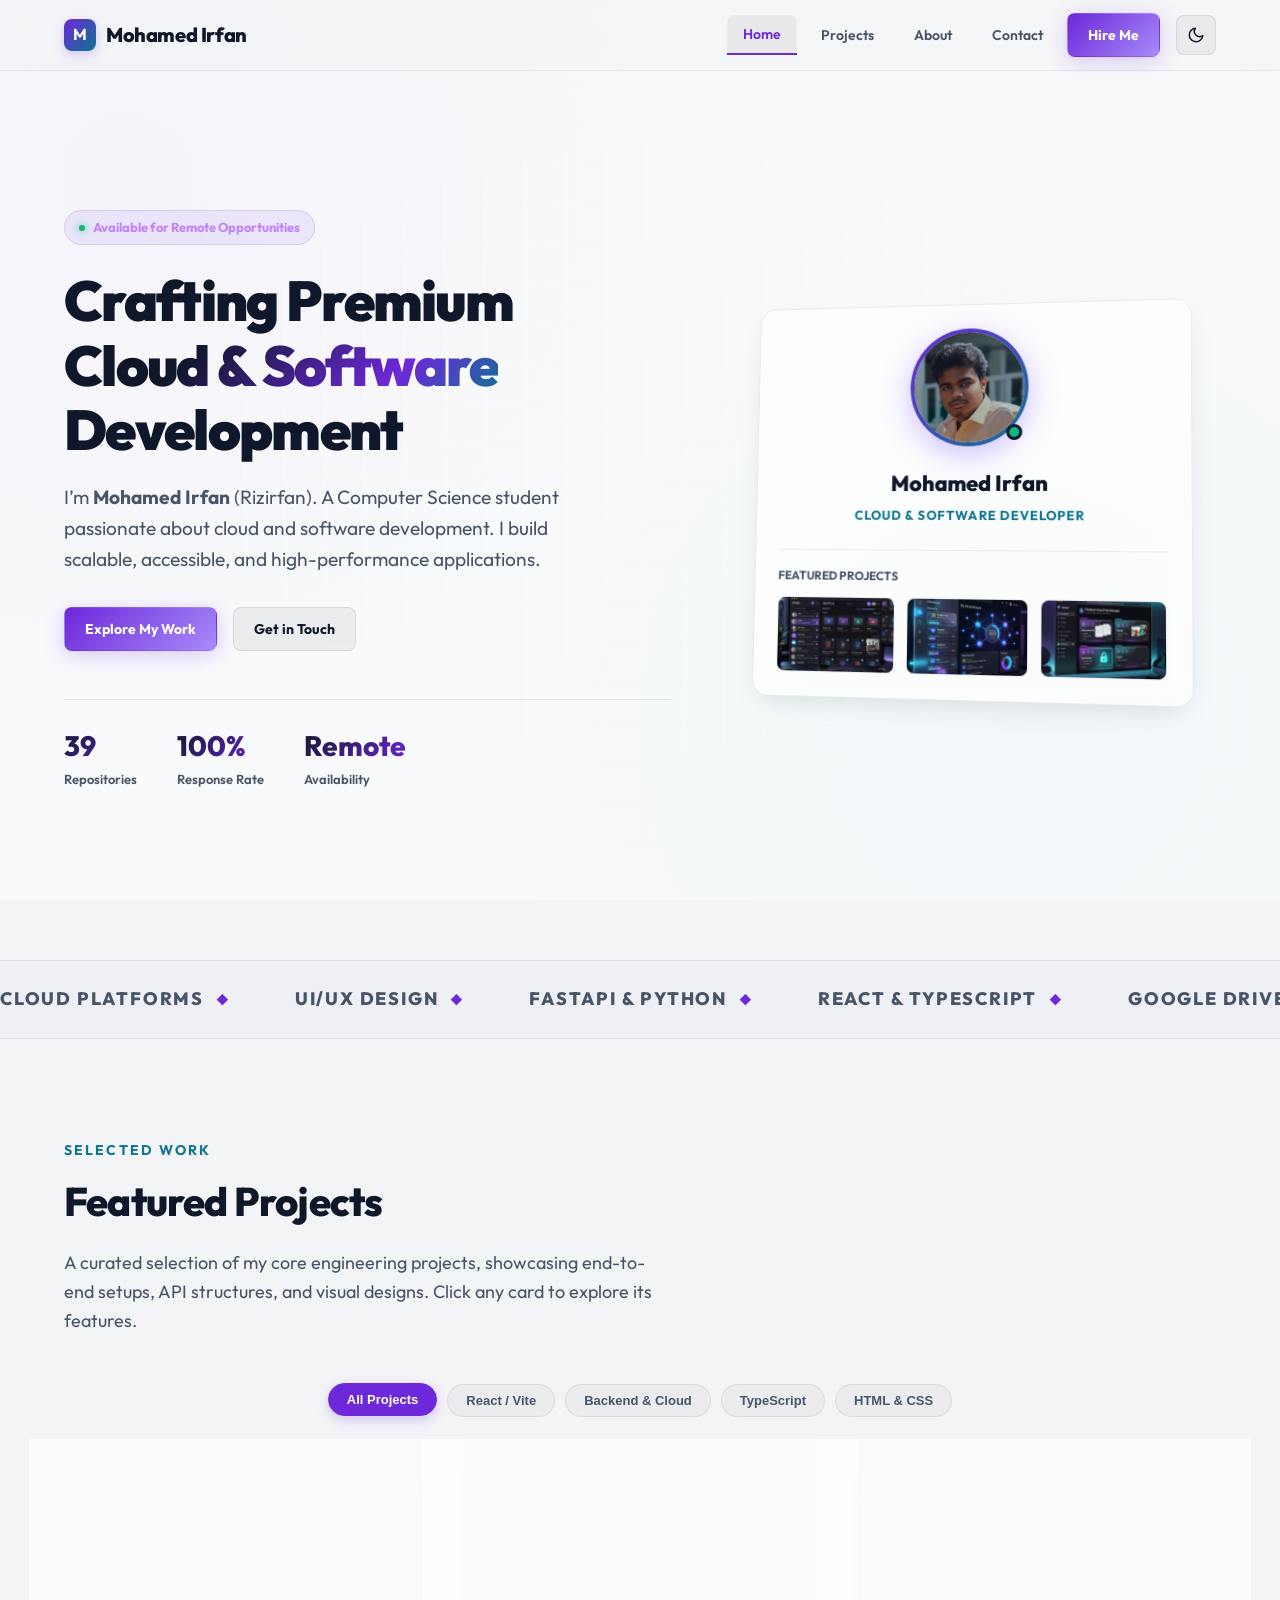
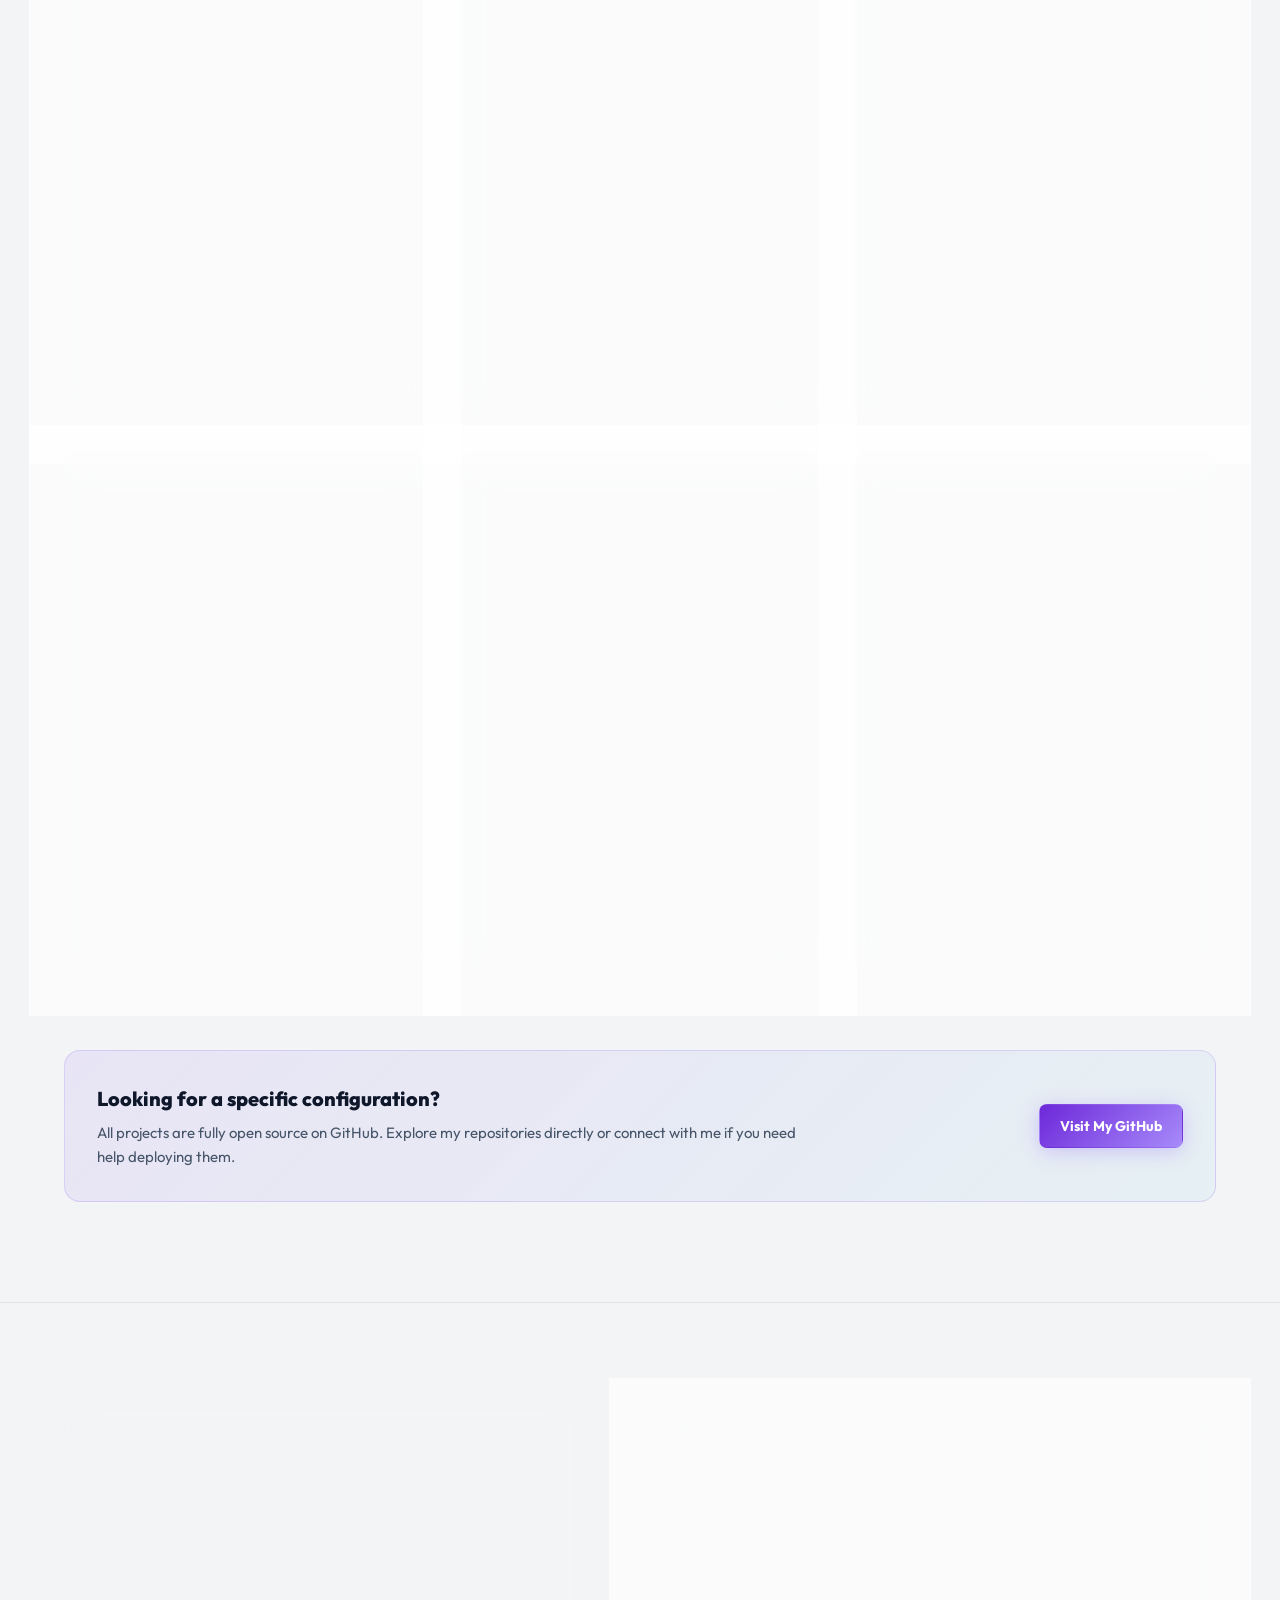
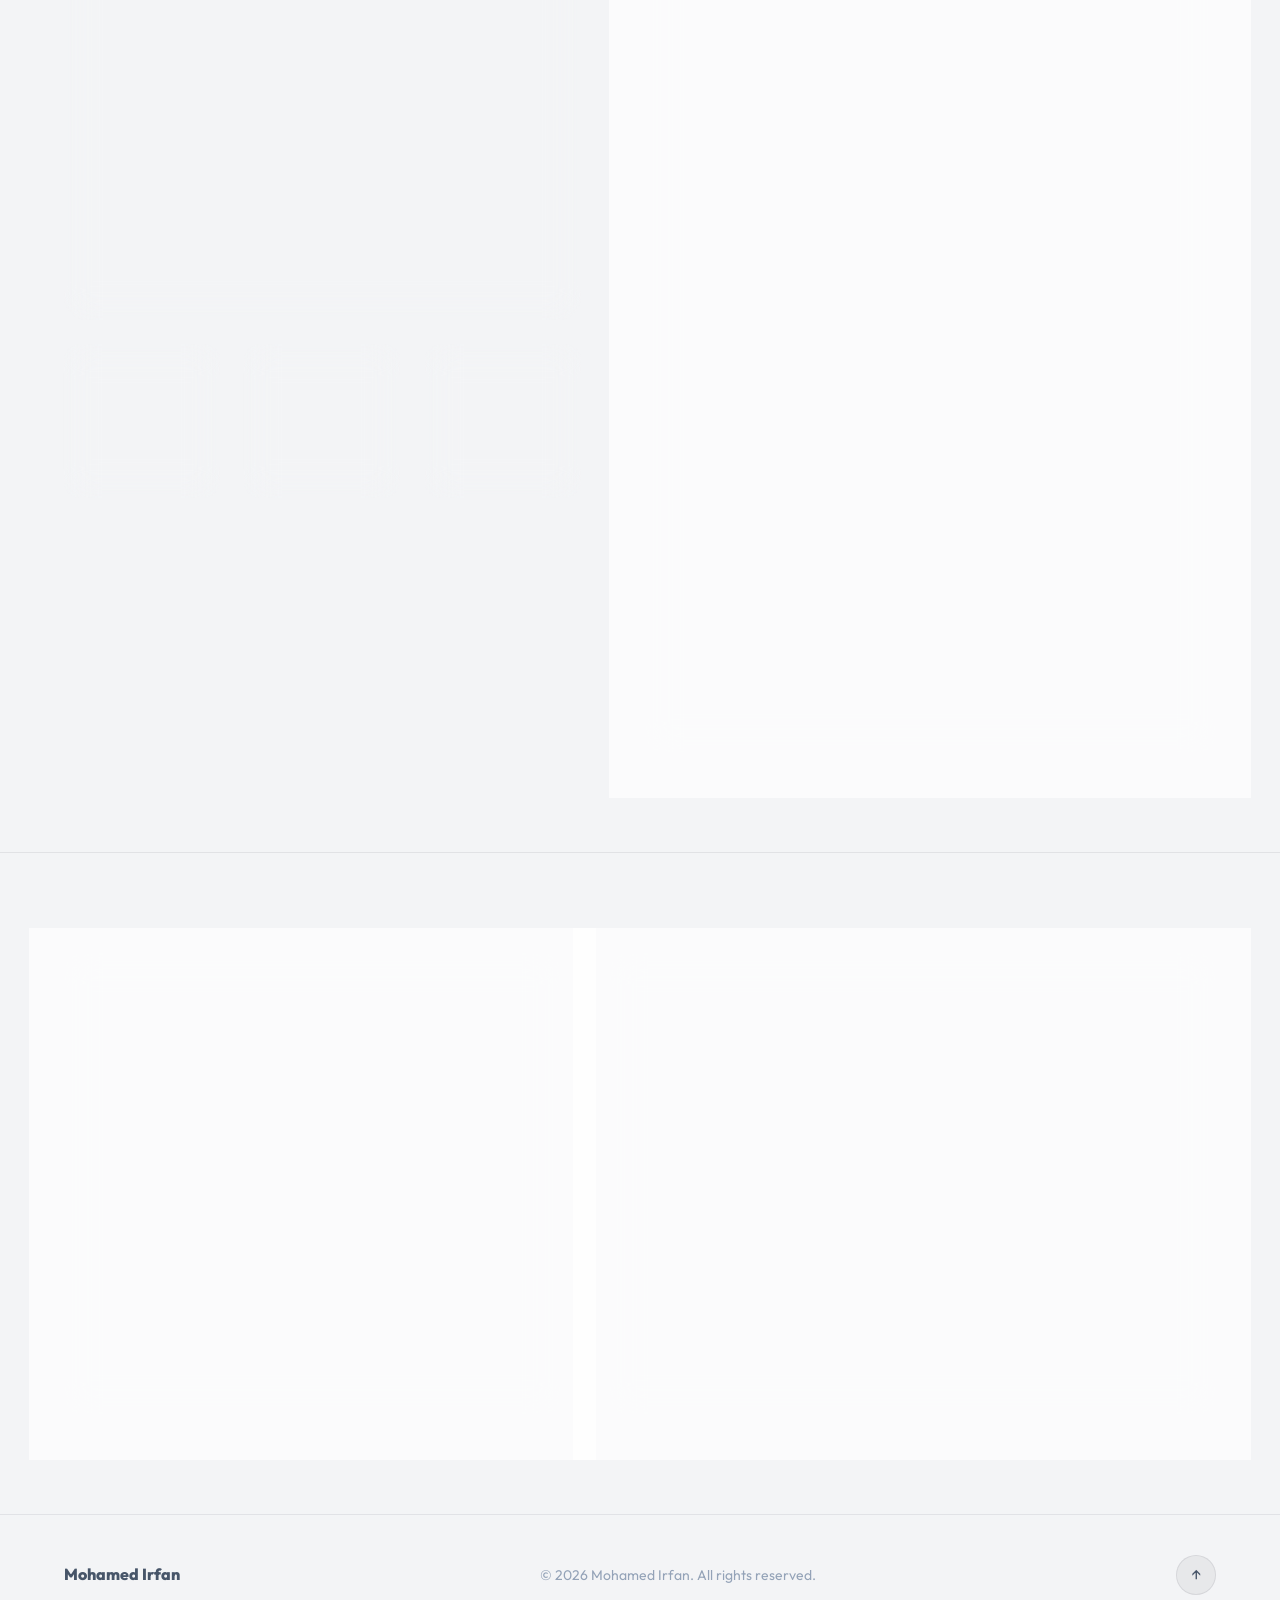
==== index.html @ 22d8919c "Add files via upload" ====
<!DOCTYPE html>
<html lang="en">
<head>
  <meta charset="UTF-8" />
  <meta name="viewport" content="width=device-width, initial-scale=1.0" />
  <title>Mohamed Irfan — Portfolio</title>
  <meta name="description" content="Professional portfolio of Mohamed Irfan (Rizirfan) - Computer Science Student, Web Developer, and UI/UX Designer." />
  
  <!-- SEO Meta Tags -->
  <meta property="og:title" content="Mohamed Irfan — Portfolio" />
  <meta property="og:description" content="Computer Science student passionate about cloud platforms, automation, web development, and design." />
  <meta property="og:type" content="website" />
  
  <!-- Fonts -->
  <link rel="preconnect" href="https://fonts.googleapis.com">
  <link rel="preconnect" href="https://fonts.gstatic.com" crossorigin>
  <link href="https://fonts.googleapis.com/css2?family=Inter:wght@400;500;600;700&family=Outfit:wght@400;600;700;800;900&display=swap" rel="stylesheet">
  
  <!-- CSS -->
  <link rel="stylesheet" href="styles.css" />
</head>
<body>
  <!-- Background Accents -->
  <div class="background-canvas" aria-hidden="true"></div>
  <div class="background-grid" aria-hidden="true"></div>

  <!-- Header -->
  <header class="header" id="header">
    <div class="container header__inner">
      <a class="logo" href="#hero">
        <div class="logo-icon" aria-hidden="true">M</div>
        <span>Mohamed Irfan</span>
      </a>

      <nav class="nav" aria-label="Primary Navigation">
        <a class="nav-link" href="#hero">Home</a>
        <a class="nav-link" href="#projects">Projects</a>
        <a class="nav-link" href="#about">About</a>
        <a class="nav-link" href="#contact">Contact</a>
        <a class="btn btn--primary" href="#contact">Hire Me</a>
        <button class="theme-toggle" id="themeToggle" aria-label="Toggle light/dark theme" type="button">
          <svg class="theme-icon-moon" width="18" height="18" viewBox="0 0 24 24" fill="none" stroke="currentColor" stroke-width="2" stroke-linecap="round" stroke-linejoin="round"><path d="M21 12.79A9 9 0 1 1 11.21 3 7 7 0 0 0 21 12.79z"></path></svg>
          <svg class="theme-icon-sun" width="18" height="18" viewBox="0 0 24 24" fill="none" stroke="currentColor" stroke-width="2" stroke-linecap="round" stroke-linejoin="round"><circle cx="12" cy="12" r="5"></circle><line x1="12" y1="1" x2="12" y2="3"></line><line x1="12" y1="21" x2="12" y2="23"></line><line x1="4.22" y1="4.22" x2="5.64" y2="5.64"></line><line x1="18.36" y1="18.36" x2="19.78" y2="19.78"></line><line x1="1" y1="12" x2="3" y2="12"></line><line x1="21" y1="12" x2="23" y2="12"></line><line x1="4.22" y1="19.78" x2="5.64" y2="18.36"></line><line x1="18.36" y1="5.64" x2="19.78" y2="4.22"></line></svg>
        </button>
      </nav>

      <button class="burger" type="button" aria-label="Toggle navigation menu" aria-controls="mobileMenu" aria-expanded="false">
        <span></span><span></span><span></span>
      </button>
    </div>
  </header>

  <!-- Mobile Drawer Menu -->
  <nav class="mobile-menu" id="mobileMenu" aria-hidden="true">
    <a class="nav-link" href="#hero">Home</a>
    <a class="nav-link" href="#projects">Projects</a>
    <a class="nav-link" href="#about">About</a>
    <a class="nav-link" href="#contact">Contact</a>
    <a class="btn btn--primary" style="margin-top: 12px; width: 200px;" href="#contact">Hire Me</a>
    <button class="theme-toggle" id="themeToggleMobile" aria-label="Toggle light/dark theme" type="button" style="margin-top: 16px;">
      <svg class="theme-icon-moon" width="18" height="18" viewBox="0 0 24 24" fill="none" stroke="currentColor" stroke-width="2" stroke-linecap="round" stroke-linejoin="round"><path d="M21 12.79A9 9 0 1 1 11.21 3 7 7 0 0 0 21 12.79z"></path></svg>
      <svg class="theme-icon-sun" width="18" height="18" viewBox="0 0 24 24" fill="none" stroke="currentColor" stroke-width="2" stroke-linecap="round" stroke-linejoin="round"><circle cx="12" cy="12" r="5"></circle><line x1="12" y1="1" x2="12" y2="3"></line><line x1="12" y1="21" x2="12" y2="23"></line><line x1="4.22" y1="4.22" x2="5.64" y2="5.64"></line><line x1="18.36" y1="18.36" x2="19.78" y2="19.78"></line><line x1="1" y1="12" x2="3" y2="12"></line><line x1="21" y1="12" x2="23" y2="12"></line><line x1="4.22" y1="19.78" x2="5.64" y2="18.36"></line><line x1="18.36" y1="5.64" x2="19.78" y2="4.22"></line></svg>
    </button>
  </nav>

  <main>
    <!-- HERO SECTION -->
    <section class="hero" id="hero" aria-label="Introduction">
      <div class="container hero-grid">
        <div class="hero-content">
          <div class="hero-pill">
            <span></span> Available for Remote Opportunities
          </div>
          <h1 class="hero-title">
            Crafting Premium <br/>
            <span class="gradient-text">Cloud & Software</span> <br/>
            Development
          </h1>
          <p class="hero-desc">
            I’m <strong>Mohamed Irfan</strong> (Rizirfan). A Computer Science student passionate about cloud and software development. I build scalable, accessible, and high-performance applications.
          </p>

          <div class="hero-actions">
            <a class="btn btn--primary" href="#projects">Explore My Work</a>
            <a class="btn btn--secondary" href="#contact">Get in Touch</a>
          </div>

          <div class="hero-stats">
            <div class="stat-item">
              <span class="stat-num">39</span>
              <span class="stat-label">Repositories</span>
            </div>
            <div class="stat-item">
              <span class="stat-num">100%</span>
              <span class="stat-label">Response Rate</span>
            </div>
            <div class="stat-item">
              <span class="stat-num">Remote</span>
              <span class="stat-label">Availability</span>
            </div>
          </div>
        </div>

        <div class="hero-showcase">
          <div class="glass-card hero-card">
            <div class="avatar-wrapper">
              <img class="avatar-img" src="assets/avatar.png" alt="Mohamed Irfan" />
              <div class="avatar-status" aria-hidden="true"></div>
            </div>
            
            <h2 class="hero-card-name">Mohamed Irfan</h2>
            <p class="hero-card-title">Cloud & Software Developer</p>

            <div class="hero-card-featured">
              <h3 class="featured-label">Featured Projects</h3>
              <div class="featured-thumbs" aria-label="Featured projects quick nav">
                <div class="featured-thumb" data-target="teledrive" title="View TeleDrive Details">
                  <img src="assets/teledrive.png" alt="TeleDrive Preview" />
                </div>
                <div class="featured-thumb" data-target="personal-cloud" title="View Multi Drive Details">
                  <img src="assets/multidrive.png" alt="MultiDrive Preview" />
                </div>
                <div class="featured-thumb" data-target="filenest" title="View FileNest Details">
                  <img src="assets/filenest.png" alt="FileNest Preview" />
                </div>
              </div>
            </div>
          </div>
        </div>
      </div>
    </section>

    <!-- INFINITE TEXT MARQUEE -->
    <div class="hero-marquee" aria-hidden="true">
      <div class="marquee-inner">
        <span>Cloud platforms</span>
        <span>UI/UX Design</span>
        <span>FastAPI & Python</span>
        <span>React & TypeScript</span>
        <span>Google Drive Integration</span>
        <span>Docker & Docker Compose</span>
        <span>Git Automation</span>
        <span>Accessibility</span>
        <!-- Repeated for scroll loop -->
        <span>Cloud platforms</span>
        <span>UI/UX Design</span>
        <span>FastAPI & Python</span>
        <span>React & TypeScript</span>
        <span>Google Drive Integration</span>
        <span>Docker & Docker Compose</span>
        <span>Git Automation</span>
        <span>Accessibility</span>
      </div>
    </div>

    <!-- PROJECTS SECTION -->
    <section class="section" id="projects">
      <div class="container">
        <div class="section-header">
          <span class="eyebrow">Selected Work</span>
          <h2 class="section-title">Featured Projects</h2>
          <p class="section-desc">
            A curated selection of my core engineering projects, showcasing end-to-end setups, API structures, and visual designs. Click any card to explore its features.
          </p>
        </div>

        <!-- Filter tabs -->
        <div class="filter-wrapper">
          <button class="filter-btn active" data-filter="all">All Projects</button>
          <button class="filter-btn" data-filter="react">React / Vite</button>
          <button class="filter-btn" data-filter="backend">Backend & Cloud</button>
          <button class="filter-btn" data-filter="typescript">TypeScript</button>
          <button class="filter-btn" data-filter="htmlcss">HTML & CSS</button>
        </div>

        <!-- Projects Grid -->
        <div class="projects-grid" id="projectsGrid">
          <!-- TeleDrive -->
          <article class="glass-card project-card" data-category="backend react" data-project-id="teledrive">
            <div class="project-card__media">
              <img src="assets/teledrive.png" alt="TeleDrive application mockup" />
              <div class="project-card__overlay">
                <span class="btn btn--primary">View Architecture & Details</span>
              </div>
            </div>
            <div class="project-card__body">
              <h3 class="project-card__title">
                TeleDrive
                <svg width="20" height="20" viewBox="0 0 24 24" fill="none" stroke="currentColor" stroke-width="2" stroke-linecap="round" stroke-linejoin="round"><line x1="7" y1="17" x2="17" y2="7"></line><polyline points="7 7 17 7 17 17"></polyline></svg>
              </h3>
              <p class="project-card__desc">A production-ready cloud storage web application that abstracts Telegram channels as storage backends via API workers.</p>
              <ul class="project-card__tags">
                <li class="tag">Python</li>
                <li class="tag">FastAPI</li>
                <li class="tag">React</li>
                <li class="tag">Redis</li>
                <li class="tag">Docker</li>
              </ul>
              <div class="project-card__links">
                <button class="btn btn--secondary btn-modal-trigger" data-project-id="teledrive">Details</button>
                <a class="btn btn--primary" href="https://github.com/Rizirfan/Teledrive" target="_blank" rel="noopener">Code</a>
              </div>
            </div>
          </article>

          <!-- personal-cloud (MultiDrive) -->
          <article class="glass-card project-card" data-category="react" data-project-id="personal-cloud">
            <div class="project-card__media">
              <img src="assets/multidrive.png" alt="Multi Drive application mockup" />
              <div class="project-card__overlay">
                <span class="btn btn--primary">View Architecture & Details</span>
              </div>
            </div>
            <div class="project-card__body">
              <h3 class="project-card__title">
                Multi Drive
                <svg width="20" height="20" viewBox="0 0 24 24" fill="none" stroke="currentColor" stroke-width="2" stroke-linecap="round" stroke-linejoin="round"><line x1="7" y1="17" x2="17" y2="7"></line><polyline points="7 7 17 7 17 17"></polyline></svg>
              </h3>
              <p class="project-card__desc">A unified personal cloud interface that aggregates multiple storage accounts, supporting root search and encrypted credential sync.</p>
              <ul class="project-card__tags">
                <li class="tag">JavaScript</li>
                <li class="tag">Express</li>
                <li class="tag">Firebase</li>
                <li class="tag">React / Vite</li>
              </ul>
              <div class="project-card__links">
                <button class="btn btn--secondary btn-modal-trigger" data-project-id="personal-cloud">Details</button>
                <a class="btn btn--secondary" href="https://multi-drives.vercel.app/" target="_blank" rel="noopener">Demo</a>
                <a class="btn btn--primary" href="https://github.com/Rizirfan/personal-cloud" target="_blank" rel="noopener">Code</a>
              </div>
            </div>
          </article>

          <!-- Printhub -->
          <article class="glass-card project-card" data-category="typescript" data-project-id="printhub">
            <div class="project-card__media">
              <img src="assets/mohd.png" alt="PrintHub mockup" />
              <div class="project-card__overlay">
                <span class="btn btn--primary">View Architecture & Details</span>
              </div>
            </div>
            <div class="project-card__body">
              <h3 class="project-card__title">
                PrintHub
                <svg width="20" height="20" viewBox="0 0 24 24" fill="none" stroke="currentColor" stroke-width="2" stroke-linecap="round" stroke-linejoin="round"><line x1="7" y1="17" x2="17" y2="7"></line><polyline points="7 7 17 7 17 17"></polyline></svg>
              </h3>
              <p class="project-card__desc">A secure, streamlined print queue management dashboard that simplifies cloud-coordinated document output.</p>
              <ul class="project-card__tags">
                <li class="tag">TypeScript</li>
                <li class="tag">React</li>
                <li class="tag">REST API</li>
              </ul>
              <div class="project-card__links">
                <button class="btn btn--secondary btn-modal-trigger" data-project-id="printhub">Details</button>
                <a class="btn btn--primary" href="https://github.com/Rizirfan/printhub" target="_blank" rel="noopener">Code</a>
              </div>
            </div>
          </article>

          <!-- via-sharing -->
          <article class="glass-card project-card" data-category="typescript" data-project-id="via-sharing">
            <div class="project-card__media">
              <img src="assets/filenest.png" alt="Via-sharing mockup" />
              <div class="project-card__overlay">
                <span class="btn btn--primary">View Architecture & Details</span>
              </div>
            </div>
            <div class="project-card__body">
              <h3 class="project-card__title">
                Via Sharing
                <svg width="20" height="20" viewBox="0 0 24 24" fill="none" stroke="currentColor" stroke-width="2" stroke-linecap="round" stroke-linejoin="round"><line x1="7" y1="17" x2="17" y2="7"></line><polyline points="7 7 17 7 17 17"></polyline></svg>
              </h3>
              <p class="project-card__desc">High-speed link sharing service featuring dynamic URL generation, temporary caches, and lightweight front-end download panels.</p>
              <ul class="project-card__tags">
                <li class="tag">TypeScript</li>
                <li class="tag">Tailwind</li>
                <li class="tag">Caching</li>
              </ul>
              <div class="project-card__links">
                <button class="btn btn--secondary btn-modal-trigger" data-project-id="via-sharing">Details</button>
                <a class="btn btn--primary" href="https://github.com/Rizirfan/via-sharing" target="_blank" rel="noopener">Code</a>
              </div>
            </div>
          </article>

          <!-- Ihram-Essentials -->
          <article class="glass-card project-card" data-category="htmlcss" data-project-id="ihram-essentials">
            <div class="project-card__media">
              <img src="assets/filenest.png" alt="Ihram Essentials mockup" />
              <div class="project-card__overlay">
                <span class="btn btn--primary">View Architecture & Details</span>
              </div>
            </div>
            <div class="project-card__body">
              <h3 class="project-card__title">
                Ihram Essentials
                <svg width="20" height="20" viewBox="0 0 24 24" fill="none" stroke="currentColor" stroke-width="2" stroke-linecap="round" stroke-linejoin="round"><line x1="7" y1="17" x2="17" y2="7"></line><polyline points="7 7 17 7 17 17"></polyline></svg>
              </h3>
              <p class="project-card__desc">A responsive web experience tailored to assist pilgrim logistics, featuring guide checklists and travel supply directories.</p>
              <ul class="project-card__tags">
                <li class="tag">HTML5</li>
                <li class="tag">CSS3</li>
                <li class="tag">UX / UI</li>
              </ul>
              <div class="project-card__links">
                <button class="btn btn--secondary btn-modal-trigger" data-project-id="ihram-essentials">Details</button>
                <a class="btn btn--secondary" href="https://rizirfan.github.io/Ihram-Essentials/" target="_blank" rel="noopener">Demo</a>
                <a class="btn btn--primary" href="https://github.com/Rizirfan/Ihram-Essentials" target="_blank" rel="noopener">Code</a>
              </div>
            </div>
          </article>

          <!-- Crypto-price-Checker- -->
          <article class="glass-card project-card" data-category="htmlcss" data-project-id="crypto-price-checker">
            <div class="project-card__media">
              <img src="assets/filenest.png" alt="Crypto Price Checker mockup" />
              <div class="project-card__overlay">
                <span class="btn btn--primary">View Architecture & Details</span>
              </div>
            </div>
            <div class="project-card__body">
              <h3 class="project-card__title">
                Crypto Checker
                <svg width="20" height="20" viewBox="0 0 24 24" fill="none" stroke="currentColor" stroke-width="2" stroke-linecap="round" stroke-linejoin="round"><line x1="7" y1="17" x2="17" y2="7"></line><polyline points="7 7 17 7 17 17"></polyline></svg>
              </h3>
              <p class="project-card__desc">A clean, real-time client-side cryptocurrency price comparison utility featuring simple sparkline metrics.</p>
              <ul class="project-card__tags">
                <li class="tag">HTML5</li>
                <li class="tag">CSS Grid</li>
                <li class="tag">Vanilla JS</li>
              </ul>
              <div class="project-card__links">
                <button class="btn btn--secondary btn-modal-trigger" data-project-id="crypto-price-checker">Details</button>
                <a class="btn btn--secondary" href="https://rizirfan.github.io/Crypto-price-Checker-/" target="_blank" rel="noopener">Demo</a>
                <a class="btn btn--primary" href="https://github.com/Rizirfan/Crypto-price-Checker-" target="_blank" rel="noopener">Code</a>
              </div>
            </div>
          </article>
        </div>

        <div class="callout-box" id="customizeCallout">
          <div class="callout-content">
            <h3 class="callout-title">Looking for a specific configuration?</h3>
            <p class="callout-desc">
              All projects are fully open source on GitHub. Explore my repositories directly or connect with me if you need help deploying them.
            </p>
          </div>
          <a class="btn btn--primary" href="https://github.com/Rizirfan" target="_blank" rel="noopener">Visit My GitHub</a>
        </div>
      </div>
    </section>

    <!-- ABOUT SECTION -->
    <section class="section" style="background: rgba(255, 255, 255, 0.01); border-top: 1px solid var(--stroke); border-bottom: 1px solid var(--stroke);" id="about">
      <div class="container about-layout">
        <div class="about-media">
          <div class="glass-card about-photo-card">
            <img src="assets/avatar.png" alt="Mohamed Irfan" class="about-photo" />
          </div>
          <div class="about-highlights" role="list" style="margin-top: 24px;">
            <div class="glass-card highlight-card" role="listitem">
              <span class="highlight-icon">
                <svg width="24" height="24" viewBox="0 0 24 24" fill="none" stroke="var(--secondary)" stroke-width="2" stroke-linecap="round" stroke-linejoin="round"><rect x="2" y="3" width="20" height="14" rx="2" ry="2"></rect><line x1="8" y1="21" x2="16" y2="21"></line><line x1="12" y1="17" x2="12" y2="21"></line></svg>
              </span>
              <span class="highlight-title">Focus</span>
              <span class="highlight-val">Frontend & Cloud</span>
            </div>
            <div class="glass-card highlight-card" role="listitem">
              <span class="highlight-icon">
                <svg width="24" height="24" viewBox="0 0 24 24" fill="none" stroke="var(--accent)" stroke-width="2" stroke-linecap="round" stroke-linejoin="round"><path d="M12 2c1 2 2.5 3.5 3.5 5.5s1.5 4 1.5 6a7 7 0 1 1-14 0c0-2 1-4 2-6s2.5-3.5 3.5-5.5z"></path></svg>
              </span>
              <span class="highlight-title">Priority</span>
              <span class="highlight-val">Performance</span>
            </div>
            <div class="glass-card highlight-card" role="listitem">
              <span class="highlight-icon">
                <svg width="24" height="24" viewBox="0 0 24 24" fill="none" stroke="var(--primary)" stroke-width="2" stroke-linecap="round" stroke-linejoin="round"><polyline points="13 2 3 14 12 14 11 22 21 10 12 10 13 2"></polyline></svg>
              </span>
              <span class="highlight-title">Design</span>
              <span class="highlight-val">Pixel-Perfect</span>
            </div>
          </div>
        </div>

        <div class="glass-card skills-card">
          <span class="eyebrow">Biography</span>
          <h2 class="skills-title" style="font-size: 28px; margin-bottom: 16px; border-bottom: none;">Design-Minded Engineer</h2>
          <p class="about-text" style="margin-bottom: 32px; font-size: 15px;">
            I am a Computer Science student passionate about cloud and software development. I combine clean UI layouts, accessible interactive patterns, and performant backends.
            <br/><br/>
            Whether building unified multi-cloud dashboards or orchestrating FastAPI containers, I prioritize clean source code structures, responsive layouts, and user-centric flows.
          </p>

          <div class="deliverables-divider"></div>

          <h3 class="skills-title">Core Competencies</h3>
          <div class="skills-grid" aria-label="Skills & Technologies">
            <span class="skill-badge">Python</span>
            <span class="skill-badge">FastAPI</span>
            <span class="skill-badge">TypeScript</span>
            <span class="skill-badge">JavaScript</span>
            <span class="skill-badge">React</span>
            <span class="skill-badge">Node.js</span>
            <span class="skill-badge">Firebase</span>
            <span class="skill-badge">Docker</span>
            <span class="skill-badge">Redis</span>
            <span class="skill-badge">Tailwind CSS</span>
            <span class="skill-badge">Git & CI/CD</span>
            <span class="skill-badge">HTML5 / CSS3</span>
          </div>

          <div class="deliverables-divider"></div>

          <h3 class="skills-title" style="font-size: 18px; margin-bottom: 16px;">What I Deliver</h3>
          <ul class="deliverables-list">
            <li><strong>Responsive layouts</strong> optimized for all modern device screen sizes.</li>
            <li><strong>Robust API architectures</strong> utilizing Python/Node with caching layers.</li>
            <li><strong>Modular frontend components</strong> designed for scalability and accessibility.</li>
            <li><strong>Containerized setups</strong> using Docker Compose for simple local/production deployments.</li>
          </ul>
        </div>
      </div>
    </section>

    <!-- CONTACT SECTION -->
    <section class="section" id="contact">
      <div class="container contact-layout">
        <div class="glass-card contact-card">
          <span class="eyebrow">Get in touch</span>
          <h2 class="contact-title">Let’s build something together</h2>
          <p class="contact-text">
            Have a project in mind, want to collaborate on open-source, or just want to chat about cloud setups? Send me a message or connect directly via GitHub.
          </p>

          <div class="contact-actions">
            <a class="btn btn--primary" href="https://mail.google.com/mail/?view=cm&fs=1&to=mohdirfanr0329@gmail.com" target="_blank" rel="noopener">
              <svg width="18" height="18" viewBox="0 0 24 24" fill="none" stroke="currentColor" stroke-width="2" stroke-linecap="round" stroke-linejoin="round"><path d="M4 4h16c1.1 0 2 .9 2 2v12c0 1.1-.9 2-2 2H4c-1.1 0-2-.9-2-2V6c0-1.1.9-2 2-2z"></path><polyline points="22,6 12,13 2,6"></polyline></svg>
              Email Me
            </a>
            <a class="btn btn--secondary" href="https://github.com/Rizirfan" target="_blank" rel="noopener">
              <svg width="18" height="18" viewBox="0 0 24 24" fill="none" stroke="currentColor" stroke-width="2" stroke-linecap="round" stroke-linejoin="round"><path d="M9 19c-5 1.5-5-2.5-7-3m14 6v-3.87a3.37 3.37 0 0 0-.94-2.61c3.14-.35 6.44-1.54 6.44-7A5.44 5.44 0 0 0 20 4.77 5.07 5.07 0 0 0 19.91 1S18.73.65 16 2.48a13.38 13.38 0 0 0-7 0C6.27.65 5.09 1 5.09 1A5.07 5.07 0 0 0 5 4.77a5.44 5.44 0 0 0-1.5 3.78c0 5.42 3.3 6.61 6.44 7A3.37 3.37 0 0 0 9 18.13V22"></path></svg>
              Follow on GitHub
            </a>
            <a class="btn btn--secondary" href="https://www.linkedin.com/in/mohamed-irfan-rizwan-49558632b/" target="_blank" rel="noopener">
              <svg width="18" height="18" viewBox="0 0 24 24" fill="none" stroke="currentColor" stroke-width="2" stroke-linecap="round" stroke-linejoin="round"><path d="M16 8a6 6 0 0 1 6 6v7h-4v-7a2 2 0 0 0-2-2 2 2 0 0 0-2 2v7h-4v-7a6 6 0 0 1 6-6z"></path><rect x="2" y="9" width="4" height="12"></rect><circle cx="4" cy="4" r="2"></circle></svg>
              Connect on LinkedIn
            </a>
          </div>
        </div>

        <form class="glass-card contact-form" id="contactForm" action="#" method="POST">
          <div class="form-group">
            <label class="form-label" for="userName">Name</label>
            <input class="form-input" type="text" id="userName" name="name" required placeholder="John Doe" />
          </div>
          <div class="form-group">
            <label class="form-label" for="userEmail">Email</label>
            <input class="form-input" type="email" id="userEmail" name="email" required placeholder="john@example.com" />
          </div>
          <div class="form-group">
            <label class="form-label" for="userMsg">Message</label>
            <textarea class="form-input form-inputtextarea" id="userMsg" name="message" required placeholder="Hi, let's talk about building..."></textarea>
          </div>
          <button class="btn btn--primary" style="padding: 14px; width: 100%;" type="submit">Send Message</button>
        </form>
      </div>
    </section>
  </main>

  <!-- FOOTER -->
  <footer class="footer">
    <div class="container footer-inner">
      <a class="footer-logo" href="#hero">Mohamed Irfan</a>
      <span class="footer-copy">© 2026 Mohamed Irfan. All rights reserved.</span>
      <a class="scroll-top" href="#hero" aria-label="Scroll to top">↑</a>
    </div>
  </footer>

  <!-- DYNAMIC PROJECT DETAILS MODAL -->
  <div class="modal-backdrop" id="projectModal" aria-hidden="true" role="dialog">
    <div class="modal-content">
      <button class="modal-close" id="modalCloseBtn" aria-label="Close details overlay">✕</button>
      <div class="modal-media">
        <img id="modalImg" src="" alt="Project mockup" />
      </div>
      <div class="modal-body">
        <div class="modal-header">
          <h2 class="modal-title" id="modalTitle">Project Title</h2>
          <ul class="modal-tags" id="modalTags">
            <!-- Dynamic tags -->
          </ul>
        </div>
        <p class="modal-desc" id="modalDesc">Project description goes here.</p>
        
        <div class="modal-info-grid">
          <div>
            <h3 class="info-section-title">Key Features</h3>
            <ul class="info-list" id="modalFeatures">
              <!-- Dynamic features -->
            </ul>
          </div>
          <div>
            <h3 class="info-section-title">Architecture Details</h3>
            <ul class="info-list" id="modalArch">
              <!-- Dynamic architecture details -->
            </ul>
          </div>
        </div>

        <div class="modal-footer">
          <a class="btn btn--primary" id="modalGithubBtn" href="" target="_blank" rel="noopener">
            <svg width="18" height="18" viewBox="0 0 24 24" fill="none" stroke="currentColor" stroke-width="2" stroke-linecap="round" stroke-linejoin="round"><path d="M9 19c-5 1.5-5-2.5-7-3m14 6v-3.87a3.37 3.37 0 0 0-.94-2.61c3.14-.35 6.44-1.54 6.44-7A5.44 5.44 0 0 0 20 4.77 5.07 5.07 0 0 0 19.91 1S18.73.65 16 2.48a13.38 13.38 0 0 0-7 0C6.27.65 5.09 1 5.09 1A5.07 5.07 0 0 0 5 4.77a5.44 5.44 0 0 0-1.5 3.78c0 5.42 3.3 6.61 6.44 7A3.37 3.37 0 0 0 9 18.13V22"></path></svg>
            View Source Code
          </a>
          <a class="btn btn--primary" id="modalDemoBtn" href="" target="_blank" rel="noopener" style="background: linear-gradient(135deg, var(--secondary), #22d3ee); box-shadow: 0 4px 20px rgba(6, 182, 212, 0.3);">
            <svg width="18" height="18" viewBox="0 0 24 24" fill="none" stroke="currentColor" stroke-width="2" stroke-linecap="round" stroke-linejoin="round"><circle cx="12" cy="12" r="10"></circle><polygon points="10 8 16 12 10 16 10 8"></polygon></svg>
            Live Demo
          </a>
          <button class="btn btn--secondary" id="modalCloseActionBtn">Close</button>
        </div>
      </div>
    </div>
  </div>

  <!-- JAVASCRIPT -->
  <script src="script.js"></script>
</body>
</html>
---- styles.css ----
/* ==========================================================================
   Rizirfan Portfolio - Premium Design System (CSS Variables & Core Setup)
   ========================================================================== */

:root {
  /* Color Palette (HSL Tailored for sleek dark theme) */
  --bg-deep: #030712;
  --bg-card: rgba(15, 23, 42, 0.55);
  --bg-card-hover: rgba(30, 41, 59, 0.75);
  --primary: #8b5cf6;         /* Indigo / Violet */
  --primary-glow: rgba(139, 92, 246, 0.25);
  --secondary: #06b6d4;       /* Cyan */
  --secondary-glow: rgba(6, 182, 212, 0.2);
  --accent: #ec4899;          /* Pink accent */
  --text-main: #f3f4f6;       /* Bright light gray */
  --text-muted: #9ca3af;      /* Medium gray */
  --text-subtle: #6b7280;     /* Darker gray */
  --stroke: rgba(255, 255, 255, 0.08);
  --stroke-glow: rgba(139, 92, 246, 0.4);
  --success: #10b981;

  /* Typography */
  --font-family: 'Outfit', 'Inter', system-ui, -apple-system, sans-serif;

  /* Layout & Sizing */
  --container-max: 1200px;
  --radius-sm: 8px;
  --radius-md: 16px;
  --radius-lg: 24px;
  --transition-smooth: all 0.35s cubic-bezier(0.4, 0, 0.2, 1);
  --transition-fast: all 0.2s ease;
  
  /* Shadow & Glows */
  --shadow-main: 0 10px 30px -10px rgba(0, 0, 0, 0.7);
  --shadow-glow: 0 0 25px var(--primary-glow);

  /* Element Backgrounds (Dark Theme) */
  --bg-header: rgba(3, 7, 18, 0.7);
  --bg-header-scrolled: rgba(3, 7, 18, 0.85);
  --bg-mobile-menu: rgba(3, 7, 18, 0.98);
  --bg-input: rgba(3, 7, 18, 0.4);
  --bg-input-focus: rgba(3, 7, 18, 0.7);
  --bg-footer: rgba(3, 7, 18, 0.95);
  --gradient-text-bg: linear-gradient(135deg, #fff 30%, var(--primary) 70%, var(--secondary) 100%);

  /* Canvas Gradient for Dark Theme */
  --bg-canvas: radial-gradient(circle at 10% 20%, rgba(139, 92, 246, 0.08) 0%, transparent 40%),
               radial-gradient(circle at 80% 80%, rgba(6, 182, 212, 0.06) 0%, transparent 45%),
               #050814;

  /* Component UI Variables for Dark Theme */
  --bg-secondary-btn: rgba(255, 255, 255, 0.05);
  --bg-secondary-btn-hover: rgba(255, 255, 255, 0.1);
  --bg-badge: rgba(255, 255, 255, 0.03);
  --bg-modal: #0b0f19;
  --bg-modal-info: rgba(255, 255, 255, 0.02);
  --bg-grid-line: rgba(255, 255, 255, 0.015);
  --stroke-hover: rgba(255, 255, 255, 0.2);
  --gradient-stat-bg: linear-gradient(135deg, #fff, var(--primary));
  --bg-nav-hover: rgba(255, 255, 255, 0.05);
}

html[data-theme="light"] {
  /* Light Theme overrides */
  --bg-deep: #f3f4f6;
  --bg-card: rgba(255, 255, 255, 0.65);
  --bg-card-hover: rgba(255, 255, 255, 0.85);
  --text-main: #0f172a;       /* Deep slate */
  --text-muted: #475569;      /* Medium slate */
  --text-subtle: #94a3b8;     /* Light slate */
  --stroke: rgba(15, 23, 42, 0.08);
  --stroke-glow: rgba(139, 92, 246, 0.15);
  --shadow-main: 0 10px 30px -10px rgba(15, 23, 42, 0.15);

  /* Overridden colors for better contrast in light mode */
  --primary: #6d28d9;         /* Darker Indigo for light mode */
  --secondary: #0e7490;       /* Darker Cyan / Teal for readability */
  --accent: #db2777;          /* Darker Pink for light mode */

  /* Element Backgrounds (Light Theme) */
  --bg-header: rgba(243, 244, 246, 0.7);
  --bg-header-scrolled: rgba(243, 244, 246, 0.85);
  --bg-mobile-menu: rgba(243, 244, 246, 0.98);
  --bg-input: rgba(255, 255, 255, 0.65);
  --bg-input-focus: rgba(255, 255, 255, 0.9);
  --bg-footer: rgba(243, 244, 246, 0.95);
  --gradient-text-bg: linear-gradient(135deg, #0f172a 30%, var(--primary) 75%, var(--secondary) 100%);
  
  /* Canvas Gradient for Light Theme */
  --bg-canvas: radial-gradient(circle at 10% 20%, rgba(139, 92, 246, 0.04) 0%, transparent 40%),
               radial-gradient(circle at 80% 80%, rgba(6, 182, 212, 0.03) 0%, transparent 45%),
               #f9fafb;

  /* Custom component backgrounds for light mode */
  --bg-secondary-btn: rgba(0, 0, 0, 0.05);
  --bg-secondary-btn-hover: rgba(0, 0, 0, 0.08);
  --bg-badge: rgba(0, 0, 0, 0.03);
  --bg-modal: #ffffff;
  --bg-modal-info: rgba(0, 0, 0, 0.02);
  --bg-grid-line: rgba(15, 23, 42, 0.012);
  --stroke-hover: rgba(15, 23, 42, 0.15);
  --gradient-stat-bg: linear-gradient(135deg, var(--text-main), var(--primary));
  --bg-nav-hover: rgba(0, 0, 0, 0.05);
}

/* Reset & Scroll Behavior */
* {
  box-sizing: border-box;
  margin: 0;
  padding: 0;
}

html {
  scroll-behavior: smooth;
  scrollbar-width: thin;
  scrollbar-color: var(--primary) var(--bg-deep);
}

body {
  background-color: var(--bg-deep);
  color: var(--text-main);
  font-family: var(--font-family);
  line-height: 1.6;
  overflow-x: hidden;
  position: relative;
}

/* Custom Scrollbar */
::-webkit-scrollbar {
  width: 8px;
}
::-webkit-scrollbar-track {
  background: var(--bg-deep);
}
::-webkit-scrollbar-thumb {
  background: rgba(255, 255, 255, 0.1);
  border-radius: 999px;
  border: 2px solid var(--bg-deep);
}
::-webkit-scrollbar-thumb:hover {
  background: var(--primary);
}

/* Background Gradients */
.background-canvas {
  position: fixed;
  inset: 0;
  z-index: -2;
  pointer-events: none;
  background: var(--bg-canvas);
}

.background-grid {
  position: fixed;
  inset: 0;
  z-index: -1;
  pointer-events: none;
  background-image: 
    linear-gradient(var(--bg-grid-line) 1px, transparent 1px),
    linear-gradient(90deg, var(--bg-grid-line) 1px, transparent 1px);
  background-size: 40px 40px;
  mask-image: radial-gradient(ellipse at 50% 50%, black 40%, transparent 85%);
  -webkit-mask-image: radial-gradient(ellipse at 50% 50%, black 40%, transparent 85%);
  opacity: 0.8;
}

/* Reusable UI Components & Helpers */
.container {
  max-width: var(--container-max);
  margin: 0 auto;
  padding: 0 24px;
}

.eyebrow {
  color: var(--secondary);
  font-size: 14px;
  font-weight: 700;
  letter-spacing: 0.15em;
  text-transform: uppercase;
  margin-bottom: 8px;
  display: block;
}

.gradient-text {
  background: var(--gradient-text-bg);
  -webkit-background-clip: text;
  -webkit-text-fill-color: transparent;
}

.section {
  padding: 100px 0;
  position: relative;
}

.section-title {
  font-size: 2.5rem;
  font-weight: 800;
  letter-spacing: -0.02em;
  margin-bottom: 16px;
}

.section-desc {
  color: var(--text-muted);
  max-width: 600px;
  font-size: 1.125rem;
  margin-bottom: 48px;
}

.glass-card {
  background: var(--bg-card);
  backdrop-filter: blur(16px);
  -webkit-backdrop-filter: blur(16px);
  border: 1px solid var(--stroke);
  border-radius: var(--radius-md);
  box-shadow: var(--shadow-main);
  transition: var(--transition-smooth);
}

.glass-card:hover {
  border-color: rgba(255, 255, 255, 0.15);
  box-shadow: 0 20px 40px -15px rgba(0, 0, 0, 0.8), var(--shadow-glow);
}

/* ==========================================================================
   Header & Navigation
   ========================================================================== */

.header {
  position: fixed;
  top: 0;
  left: 0;
  right: 0;
  z-index: 100;
  background: var(--bg-header);
  backdrop-filter: blur(16px);
  -webkit-backdrop-filter: blur(16px);
  border-bottom: 1px solid var(--stroke);
  transition: var(--transition-smooth);
}

.header--scrolled {
  padding: 8px 0;
  background: var(--bg-header-scrolled);
  border-bottom-color: rgba(139, 92, 246, 0.2);
}

.header__inner {
  display: flex;
  justify-content: space-between;
  align-items: center;
  height: 70px;
}

.logo {
  display: flex;
  align-items: center;
  gap: 10px;
  text-decoration: none;
  font-weight: 800;
  font-size: 20px;
  color: var(--text-main);
  letter-spacing: -0.02em;
}

.logo-icon {
  background: linear-gradient(135deg, var(--primary), var(--secondary));
  width: 32px;
  height: 32px;
  border-radius: 8px;
  display: flex;
  align-items: center;
  justify-content: center;
  color: #fff;
  font-size: 16px;
  font-weight: bold;
  box-shadow: 0 4px 12px rgba(139, 92, 246, 0.3);
}

.nav {
  display: flex;
  align-items: center;
  gap: 8px;
}

.nav-link {
  text-decoration: none;
  color: var(--text-muted);
  font-size: 14px;
  font-weight: 600;
  padding: 8px 16px;
  border-radius: 8px;
  transition: var(--transition-fast);
}

.nav-link:hover, .nav-link.active {
  color: var(--text-main);
  background: var(--bg-nav-hover);
}

.nav-link.active {
  color: var(--primary);
  border-bottom: 2px solid var(--primary);
  border-radius: 8px 8px 0 0;
}

.theme-toggle {
  background: var(--bg-secondary-btn);
  border: 1px solid var(--stroke);
  color: var(--text-main);
  width: 40px;
  height: 40px;
  border-radius: var(--radius-sm);
  cursor: pointer;
  display: flex;
  align-items: center;
  justify-content: center;
  transition: var(--transition-fast);
  margin-left: 8px;
}

.theme-toggle:hover {
  background: var(--bg-secondary-btn-hover);
  border-color: var(--primary);
  color: var(--primary);
}

/* Show/hide icons depending on active theme */
html[data-theme="light"] .theme-icon-sun { display: none; }
html:not([data-theme="light"]) .theme-icon-moon { display: none; }

.btn {
  display: inline-flex;
  align-items: center;
  justify-content: center;
  gap: 8px;
  padding: 10px 20px;
  border-radius: var(--radius-sm);
  font-size: 14px;
  font-weight: 700;
  text-decoration: none;
  cursor: pointer;
  transition: var(--transition-fast);
  border: 1px solid transparent;
}

.btn--primary {
  background: linear-gradient(135deg, var(--primary), #a78bfa);
  color: #fff;
  box-shadow: 0 4px 20px rgba(139, 92, 246, 0.3);
}

.btn--primary:hover {
  transform: translateY(-2px);
  box-shadow: 0 8px 25px rgba(139, 92, 246, 0.5);
}

.btn--secondary {
  background: var(--bg-secondary-btn);
  color: var(--text-main);
  border-color: var(--stroke);
}

.btn--secondary:hover {
  background: var(--bg-secondary-btn-hover);
  border-color: var(--stroke-hover);
}

.burger {
  display: none;
  background: none;
  border: none;
  cursor: pointer;
  width: 40px;
  height: 40px;
  position: relative;
  z-index: 110;
}

.burger span {
  display: block;
  width: 20px;
  height: 2px;
  background: var(--text-main);
  position: absolute;
  left: 10px;
  transition: var(--transition-fast);
}

.burger span:nth-child(1) { top: 14px; }
.burger span:nth-child(2) { top: 19px; }
.burger span:nth-child(3) { top: 24px; }

.burger--active span:nth-child(1) { transform: rotate(45deg); top: 19px; }
.burger--active span:nth-child(2) { opacity: 0; }
.burger--active span:nth-child(3) { transform: rotate(-45deg); top: 19px; }

.mobile-menu {
  position: fixed;
  inset: 0;
  z-index: 95;
  background: var(--bg-mobile-menu);
  backdrop-filter: blur(20px);
  display: flex;
  flex-direction: column;
  justify-content: center;
  align-items: center;
  gap: 24px;
  opacity: 0;
  pointer-events: none;
  transition: var(--transition-smooth);
}

.mobile-menu--open {
  opacity: 1;
  pointer-events: auto;
}

.mobile-menu .nav-link {
  font-size: 24px;
  font-weight: 700;
}

/* ==========================================================================
   Hero Section
   ========================================================================== */

.hero {
  min-height: 100vh;
  display: flex;
  align-items: center;
  padding-top: 100px;
  position: relative;
}

.hero-grid {
  display: grid;
  grid-template-columns: 1.1fr 0.9fr;
  gap: 48px;
  align-items: center;
  width: 100%;
}

.hero-content {
  display: flex;
  flex-direction: column;
  align-items: flex-start;
}

.hero-pill {
  display: inline-flex;
  align-items: center;
  gap: 8px;
  padding: 6px 14px;
  border-radius: 999px;
  background: rgba(139, 92, 246, 0.1);
  border: 1px solid rgba(139, 92, 246, 0.2);
  color: #c084fc;
  font-size: 13px;
  font-weight: 700;
  margin-bottom: 24px;
}

.hero-pill span {
  width: 6px;
  height: 6px;
  border-radius: 50%;
  background-color: var(--success);
  display: inline-block;
  box-shadow: 0 0 8px var(--success);
  animation: pulse 1.8s infinite;
}

@keyframes pulse {
  0% { transform: scale(0.9); opacity: 0.6; }
  50% { transform: scale(1.2); opacity: 1; }
  100% { transform: scale(0.9); opacity: 0.6; }
}

.hero-title {
  font-size: 3.5rem;
  line-height: 1.15;
  font-weight: 900;
  letter-spacing: -0.03em;
  margin-bottom: 20px;
}

.hero-desc {
  color: var(--text-muted);
  font-size: 1.2rem;
  margin-bottom: 32px;
  max-width: 540px;
}

.hero-actions {
  display: flex;
  gap: 16px;
  margin-bottom: 48px;
}

.hero-stats {
  display: flex;
  gap: 40px;
  border-top: 1px solid var(--stroke);
  padding-top: 24px;
  width: 100%;
}

.stat-item {
  display: flex;
  flex-direction: column;
}

.stat-num {
  font-size: 28px;
  font-weight: 800;
  color: var(--text-main);
  background: var(--gradient-stat-bg);
  -webkit-background-clip: text;
  -webkit-text-fill-color: transparent;
}

.stat-label {
  font-size: 13px;
  color: var(--text-muted);
  font-weight: 600;
}

/* Hero Showcase Card */
.hero-showcase {
  position: relative;
  display: flex;
  justify-content: center;
  align-items: center;
}

.hero-card {
  width: 100%;
  max-width: 440px;
  padding: 24px;
  position: relative;
  transform: perspective(1000px) rotateY(-8deg) rotateX(4deg);
  transition: var(--transition-smooth);
}

.hero-card:hover {
  transform: perspective(1000px) rotateY(0deg) rotateX(0deg) translateY(-8px);
}

.avatar-wrapper {
  position: relative;
  width: 120px;
  height: 120px;
  margin: 0 auto 20px;
  border-radius: 50%;
  padding: 4px;
  background: linear-gradient(135deg, var(--primary), var(--secondary));
  box-shadow: 0 8px 30px rgba(139, 92, 246, 0.4);
}

.avatar-img {
  width: 100%;
  height: 100%;
  border-radius: 50%;
  object-fit: cover;
  background: var(--bg-deep);
}

.avatar-status {
  width: 16px;
  height: 16px;
  background-color: var(--success);
  border: 3px solid #0f172a;
  border-radius: 50%;
  position: absolute;
  bottom: 6px;
  right: 6px;
}

.hero-card-name {
  text-align: center;
  font-size: 22px;
  font-weight: 800;
  margin-bottom: 4px;
}

.hero-card-title {
  text-align: center;
  font-size: 13px;
  color: var(--secondary);
  font-weight: 700;
  text-transform: uppercase;
  letter-spacing: 0.08em;
  margin-bottom: 24px;
}

.hero-card-featured {
  border-top: 1px solid var(--stroke);
  padding-top: 16px;
}

.featured-label {
  font-size: 12px;
  font-weight: 700;
  color: var(--text-muted);
  text-transform: uppercase;
  margin-bottom: 12px;
}

.featured-thumbs {
  display: flex;
  justify-content: space-between;
  gap: 12px;
}

.featured-thumb {
  flex: 1;
  position: relative;
  border-radius: 8px;
  overflow: hidden;
  aspect-ratio: 16/10;
  border: 1px solid var(--stroke);
  cursor: pointer;
  transition: var(--transition-fast);
}

.featured-thumb img {
  width: 100%;
  height: 100%;
  object-fit: cover;
  transition: var(--transition-fast);
}

.featured-thumb:hover {
  border-color: var(--primary);
  transform: translateY(-2px);
}

.featured-thumb:hover img {
  transform: scale(1.08);
}

/* Infinite Tech Marquee */
.hero-marquee {
  width: 100vw;
  position: relative;
  left: 50%;
  right: 50%;
  margin-left: -50vw;
  margin-right: -50vw;
  overflow: hidden;
  padding: 24px 0;
  background: rgba(139, 92, 246, 0.03);
  border-top: 1px solid var(--stroke);
  border-bottom: 1px solid var(--stroke);
  margin-top: 60px;
}

.marquee-inner {
  display: flex;
  width: max-content;
  animation: marquee 25s linear infinite;
}

.marquee-inner span {
  font-size: 18px;
  font-weight: 800;
  color: var(--text-muted);
  margin-right: 64px;
  text-transform: uppercase;
  letter-spacing: 0.1em;
  display: flex;
  align-items: center;
  gap: 12px;
}

.marquee-inner span::after {
  content: "◆";
  color: var(--primary);
  font-size: 12px;
}

@keyframes marquee {
  0% { transform: translateX(0); }
  100% { transform: translateX(-50%); }
}

/* ==========================================================================
   Projects Grid & Filters
   ========================================================================== */

.filter-wrapper {
  display: flex;
  justify-content: center;
  flex-wrap: wrap;
  gap: 10px;
  margin-bottom: 48px;
}

.filter-btn {
  background: var(--bg-badge);
  border: 1px solid var(--stroke);
  color: var(--text-muted);
  padding: 8px 18px;
  border-radius: 999px;
  font-size: 13px;
  font-weight: 700;
  cursor: pointer;
  transition: var(--transition-fast);
}

.filter-btn:hover, .filter-btn.active {
  background: var(--primary);
  border-color: var(--primary);
  color: #fff;
  box-shadow: 0 4px 12px rgba(139, 92, 246, 0.3);
  transform: translateY(-1px);
}

.projects-grid {
  display: grid;
  grid-template-columns: repeat(auto-fill, minmax(290px, 1fr));
  gap: 32px;
}

/* Project Card Layout */
.project-card {
  display: flex;
  flex-direction: column;
  height: 100%;
  overflow: hidden;
  border-radius: var(--radius-md);
  position: relative;
  transition: var(--transition-smooth);
}

.project-card__media {
  width: 100%;
  aspect-ratio: 16/10;
  overflow: hidden;
  border-bottom: 1px solid var(--stroke);
  position: relative;
  background-color: #0c1222;
}

.project-card__media img {
  width: 100%;
  height: 100%;
  object-fit: cover;
  transition: var(--transition-smooth);
}

.project-card:hover .project-card__media img {
  transform: scale(1.04);
}

.project-card__overlay {
  position: absolute;
  inset: 0;
  background: linear-gradient(to top, rgba(3, 7, 18, 0.9), transparent);
  opacity: 0;
  display: flex;
  align-items: flex-end;
  padding: 24px;
  transition: var(--transition-fast);
}

.project-card:hover .project-card__overlay {
  opacity: 1;
}

.project-card__body {
  padding: 24px;
  display: flex;
  flex-direction: column;
  flex-grow: 1;
}

.project-card__title {
  font-size: 20px;
  font-weight: 800;
  margin-bottom: 10px;
  color: var(--text-main);
  display: flex;
  align-items: center;
  justify-content: space-between;
}

.project-card__title svg {
  color: var(--text-muted);
  transition: var(--transition-fast);
}

.project-card:hover .project-card__title svg {
  color: var(--primary);
  transform: translate(2px, -2px);
}

.project-card__desc {
  color: var(--text-muted);
  font-size: 14px;
  margin-bottom: 20px;
  flex-grow: 1;
}

.project-card__tags {
  display: flex;
  flex-wrap: wrap;
  gap: 6px;
  margin-bottom: 24px;
  list-style: none;
}

.tag {
  background: rgba(255, 255, 255, 0.04);
  border: 1px solid var(--stroke);
  color: var(--text-muted);
  padding: 4px 10px;
  border-radius: 6px;
  font-size: 12px;
  font-weight: 600;
}

.project-card__links {
  display: flex;
  gap: 12px;
  border-top: 1px solid var(--stroke);
  padding-top: 16px;
}

.project-card__links .btn {
  flex: 1;
}

/* Callout Section */
.callout-box {
  margin-top: 80px;
  padding: 32px;
  border-radius: var(--radius-md);
  background: linear-gradient(135deg, rgba(139, 92, 246, 0.1), rgba(6, 182, 212, 0.05));
  border: 1px solid rgba(139, 92, 246, 0.2);
  display: flex;
  align-items: center;
  justify-content: space-between;
  gap: 24px;
}

.callout-content {
  max-width: 700px;
}

.callout-title {
  font-size: 20px;
  font-weight: 800;
  margin-bottom: 6px;
}

.callout-desc {
  color: var(--text-muted);
  font-size: 15px;
}

/* ==========================================================================
   Project Details Modal (Dynamic Overlay)
   ========================================================================== */

.modal-backdrop {
  position: fixed;
  inset: 0;
  z-index: 200;
  background: rgba(3, 7, 18, 0.85);
  backdrop-filter: blur(16px);
  -webkit-backdrop-filter: blur(16px);
  opacity: 0;
  pointer-events: none;
  display: flex;
  align-items: center;
  justify-content: center;
  padding: 20px;
  transition: var(--transition-smooth);
}

.modal-backdrop--open {
  opacity: 1;
  pointer-events: auto;
}

.modal-content {
  background: var(--bg-modal);
  border: 1px solid var(--stroke);
  border-radius: var(--radius-lg);
  width: 100%;
  max-width: 800px;
  max-height: calc(100vh - 40px);
  overflow-y: auto;
  box-shadow: 0 25px 50px -12px rgba(0, 0, 0, 0.8), 0 0 40px rgba(139, 92, 246, 0.15);
  transform: scale(0.9) translateY(20px);
  transition: var(--transition-smooth);
  position: relative;
}

.modal-backdrop--open .modal-content {
  transform: scale(1) translateY(0);
}

.modal-close {
  position: absolute;
  top: 20px;
  right: 20px;
  background: var(--bg-secondary-btn);
  border: 1px solid var(--stroke);
  color: var(--text-main);
  width: 40px;
  height: 40px;
  border-radius: 50%;
  cursor: pointer;
  display: flex;
  align-items: center;
  justify-content: center;
  transition: var(--transition-fast);
  z-index: 10;
}

.modal-close:hover {
  background: var(--bg-secondary-btn-hover);
  transform: scale(1.08);
  color: var(--primary);
}

.modal-media {
  width: 100%;
  aspect-ratio: 16/9;
  overflow: hidden;
  position: relative;
  background: #050814;
}

.modal-media img {
  width: 100%;
  height: 100%;
  object-fit: cover;
}

.modal-body {
  padding: 40px;
}

.modal-header {
  margin-bottom: 24px;
}

.modal-title {
  font-size: 28px;
  font-weight: 800;
  margin-bottom: 8px;
}

.modal-tags {
  display: flex;
  flex-wrap: wrap;
  gap: 8px;
  list-style: none;
}

.modal-desc {
  color: var(--text-muted);
  font-size: 16px;
  line-height: 1.7;
  margin-bottom: 32px;
}

.modal-info-grid {
  display: grid;
  grid-template-columns: repeat(2, 1fr);
  gap: 32px;
  margin-bottom: 32px;
  padding: 24px;
  background: var(--bg-modal-info);
  border: 1px solid var(--stroke);
  border-radius: var(--radius-md);
}

.info-section-title {
  font-size: 16px;
  font-weight: 800;
  color: var(--text-main);
  margin-bottom: 12px;
  display: flex;
  align-items: center;
  gap: 8px;
}

.info-section-title::before {
  content: "";
  width: 4px;
  height: 14px;
  background: var(--primary);
  display: inline-block;
  border-radius: 2px;
}

.info-list {
  list-style: none;
}

.info-list li {
  font-size: 14px;
  color: var(--text-muted);
  margin-bottom: 8px;
  display: flex;
  align-items: flex-start;
  gap: 8px;
}

.info-list li::before {
  content: "✓";
  color: var(--success);
  font-weight: bold;
}

.modal-footer {
  display: flex;
  gap: 16px;
}

.modal-footer .btn {
  flex: 1;
}

/* ==========================================================================
   About Section & Experience Info
   ========================================================================== */

.about-layout {
  display: grid;
  grid-template-columns: 0.95fr 1.05fr;
  gap: 64px;
  align-items: start;
}

.about-photo-card {
  width: 100%;
  aspect-ratio: 1 / 1;
  overflow: hidden;
  border-radius: var(--radius-lg);
  position: relative;
  border: 1px solid var(--stroke);
  padding: 12px;
  background: var(--bg-card);
  box-shadow: var(--shadow-main);
  transition: var(--transition-smooth);
}

.about-photo-card:hover {
  border-color: var(--primary);
  box-shadow: 0 20px 40px -15px rgba(0, 0, 0, 0.8), var(--shadow-glow);
}

.about-photo {
  width: 100%;
  height: 100%;
  object-fit: cover;
  border-radius: var(--radius-md);
  background: var(--bg-deep);
}

.about-text {
  font-size: 17px;
  color: var(--text-muted);
  line-height: 1.8;
  margin-bottom: 32px;
}

.about-highlights {
  display: grid;
  grid-template-columns: repeat(3, 1fr);
  gap: 24px;
}

.highlight-card {
  padding: 20px;
  text-align: center;
  display: flex;
  flex-direction: column;
  justify-content: center;
  height: 100%;
}

.highlight-icon {
  display: flex;
  justify-content: center;
  align-items: center;
  height: 24px;
  margin-bottom: 12px;
}

.highlight-title {
  font-size: 13px;
  font-weight: 700;
  text-transform: uppercase;
  letter-spacing: 0.08em;
  color: var(--text-muted);
  margin-bottom: 4px;
}

.highlight-val {
  font-size: 16px;
  font-weight: 800;
  color: var(--text-main);
}

.skills-card {
  padding: 40px;
}

.skills-title {
  font-size: 20px;
  font-weight: 800;
  margin-bottom: 24px;
  position: relative;
}

.skills-grid {
  display: grid;
  grid-template-columns: repeat(auto-fill, minmax(110px, 1fr));
  gap: 12px;
  margin-bottom: 32px;
}

.skill-badge {
  background: var(--bg-badge);
  border: 1px solid var(--stroke);
  padding: 12px 6px;
  border-radius: 10px;
  text-align: center;
  font-size: 13px;
  font-weight: 700;
  color: var(--text-muted);
  transition: var(--transition-fast);
}

.skill-badge:hover {
  background: var(--bg-card-hover);
  border-color: var(--primary);
  color: var(--text-main);
  transform: translateY(-2px);
  box-shadow: 0 4px 12px rgba(139, 92, 246, 0.15);
}

.deliverables-divider {
  height: 1px;
  background: var(--stroke);
  margin-bottom: 24px;
}

.deliverables-list {
  list-style: none;
}

.deliverables-list li {
  margin-bottom: 16px;
  position: relative;
  padding-left: 28px;
  color: var(--text-muted);
  font-size: 15px;
}

.deliverables-list li::before {
  content: "✦";
  color: var(--primary);
  position: absolute;
  left: 0;
  top: 1px;
  font-size: 16px;
}

/* ==========================================================================
   Contact Section & Footer
   ========================================================================== */

.contact-layout {
  display: grid;
  grid-template-columns: 0.9fr 1.1fr;
  gap: 48px;
}

.contact-card {
  padding: 40px;
  height: 100%;
  display: flex;
  flex-direction: column;
}

.contact-title {
  font-size: 24px;
  font-weight: 800;
  margin-bottom: 12px;
}

.contact-text {
  color: var(--text-muted);
  margin-bottom: 32px;
  font-size: 15px;
}

.contact-actions {
  display: flex;
  flex-direction: column;
  gap: 16px;
}

.contact-actions .btn {
  justify-content: flex-start;
  padding: 14px 20px;
  font-size: 15px;
}

.contact-actions .btn svg {
  margin-right: 8px;
}

/* Contact Form */
.contact-form {
  padding: 40px;
  display: flex;
  flex-direction: column;
  gap: 20px;
}

.form-group {
  display: flex;
  flex-direction: column;
  gap: 8px;
}

.form-label {
  font-size: 12px;
  font-weight: 700;
  color: var(--text-muted);
  text-transform: uppercase;
  letter-spacing: 0.05em;
}

.form-input {
  background: var(--bg-input);
  border: 1px solid var(--stroke);
  border-radius: var(--radius-sm);
  color: var(--text-main);
  padding: 12px 16px;
  font-family: var(--font-family);
  font-size: 14px;
  transition: var(--transition-fast);
  outline: none;
}

.form-input:focus {
  border-color: var(--primary);
  box-shadow: 0 0 10px rgba(139, 92, 246, 0.25);
  background: var(--bg-input-focus);
}

.form-input.textarea {
  min-height: 120px;
  resize: vertical;
}

.form-input::placeholder {
  color: var(--text-muted);
  opacity: 0.6;
}

.footer {
  border-top: 1px solid var(--stroke);
  padding: 40px 0;
  background: var(--bg-footer);
}

.footer-inner {
  display: flex;
  justify-content: space-between;
  align-items: center;
  flex-wrap: wrap;
  gap: 20px;
}

.footer-logo {
  font-weight: 800;
  color: var(--text-muted);
  text-decoration: none;
  font-size: 16px;
}

.footer-copy {
  color: var(--text-subtle);
  font-size: 14px;
}

.scroll-top {
  background: var(--bg-secondary-btn);
  border: 1px solid var(--stroke);
  color: var(--text-muted);
  width: 40px;
  height: 40px;
  border-radius: 50%;
  display: flex;
  align-items: center;
  justify-content: center;
  cursor: pointer;
  transition: var(--transition-fast);
  text-decoration: none;
}

.scroll-top:hover {
  background: var(--primary);
  border-color: var(--primary);
  color: #fff;
  transform: translateY(-4px);
}

/* ==========================================================================
   Responsive Breakpoints (Desktop first fallback via mobile updates)
   ========================================================================== */

@media (max-width: 1024px) {
  .hero-grid {
    grid-template-columns: 1fr;
    gap: 60px;
    padding-top: 40px;
  }
  
  .hero-content {
    align-items: center;
    text-align: center;
  }
  
  .hero-desc {
    margin-inline: auto;
  }
  
  .hero-actions {
    justify-content: center;
  }
  
  .hero-stats {
    justify-content: center;
  }
  
  .hero-card {
    transform: none;
    margin: 0 auto;
  }
  
  .hero-card:hover {
    transform: translateY(-8px);
  }
  
  .about-layout {
    grid-template-columns: 1fr;
    gap: 48px;
  }
  
  .contact-layout {
    grid-template-columns: 1fr;
    gap: 40px;
  }
}

@media (max-width: 768px) {
  .burger {
    display: block;
  }
  
  .nav {
    display: none;
  }
  
  .section-title {
    font-size: 2rem;
  }
  
  .hero-title {
    font-size: 2.5rem;
  }
  
  .hero-stats {
    flex-wrap: wrap;
    gap: 24px;
  }
  
  .about-highlights {
    grid-template-columns: 1fr;
    gap: 16px;
  }
  
  .highlight-card {
    padding: 16px 8px;
  }
  
  .modal-body {
    padding: 24px;
  }
  
  .modal-info-grid {
    grid-template-columns: 1fr;
    gap: 20px;
  }
}

@media (max-width: 480px) {
  .hero-actions {
    flex-direction: column;
    width: 100%;
  }
  
  .hero-actions .btn {
    width: 100%;
  }
  
  .about-highlights {
    grid-template-columns: 1fr;
  }
  
  .modal-footer {
    flex-direction: column;
  }
}
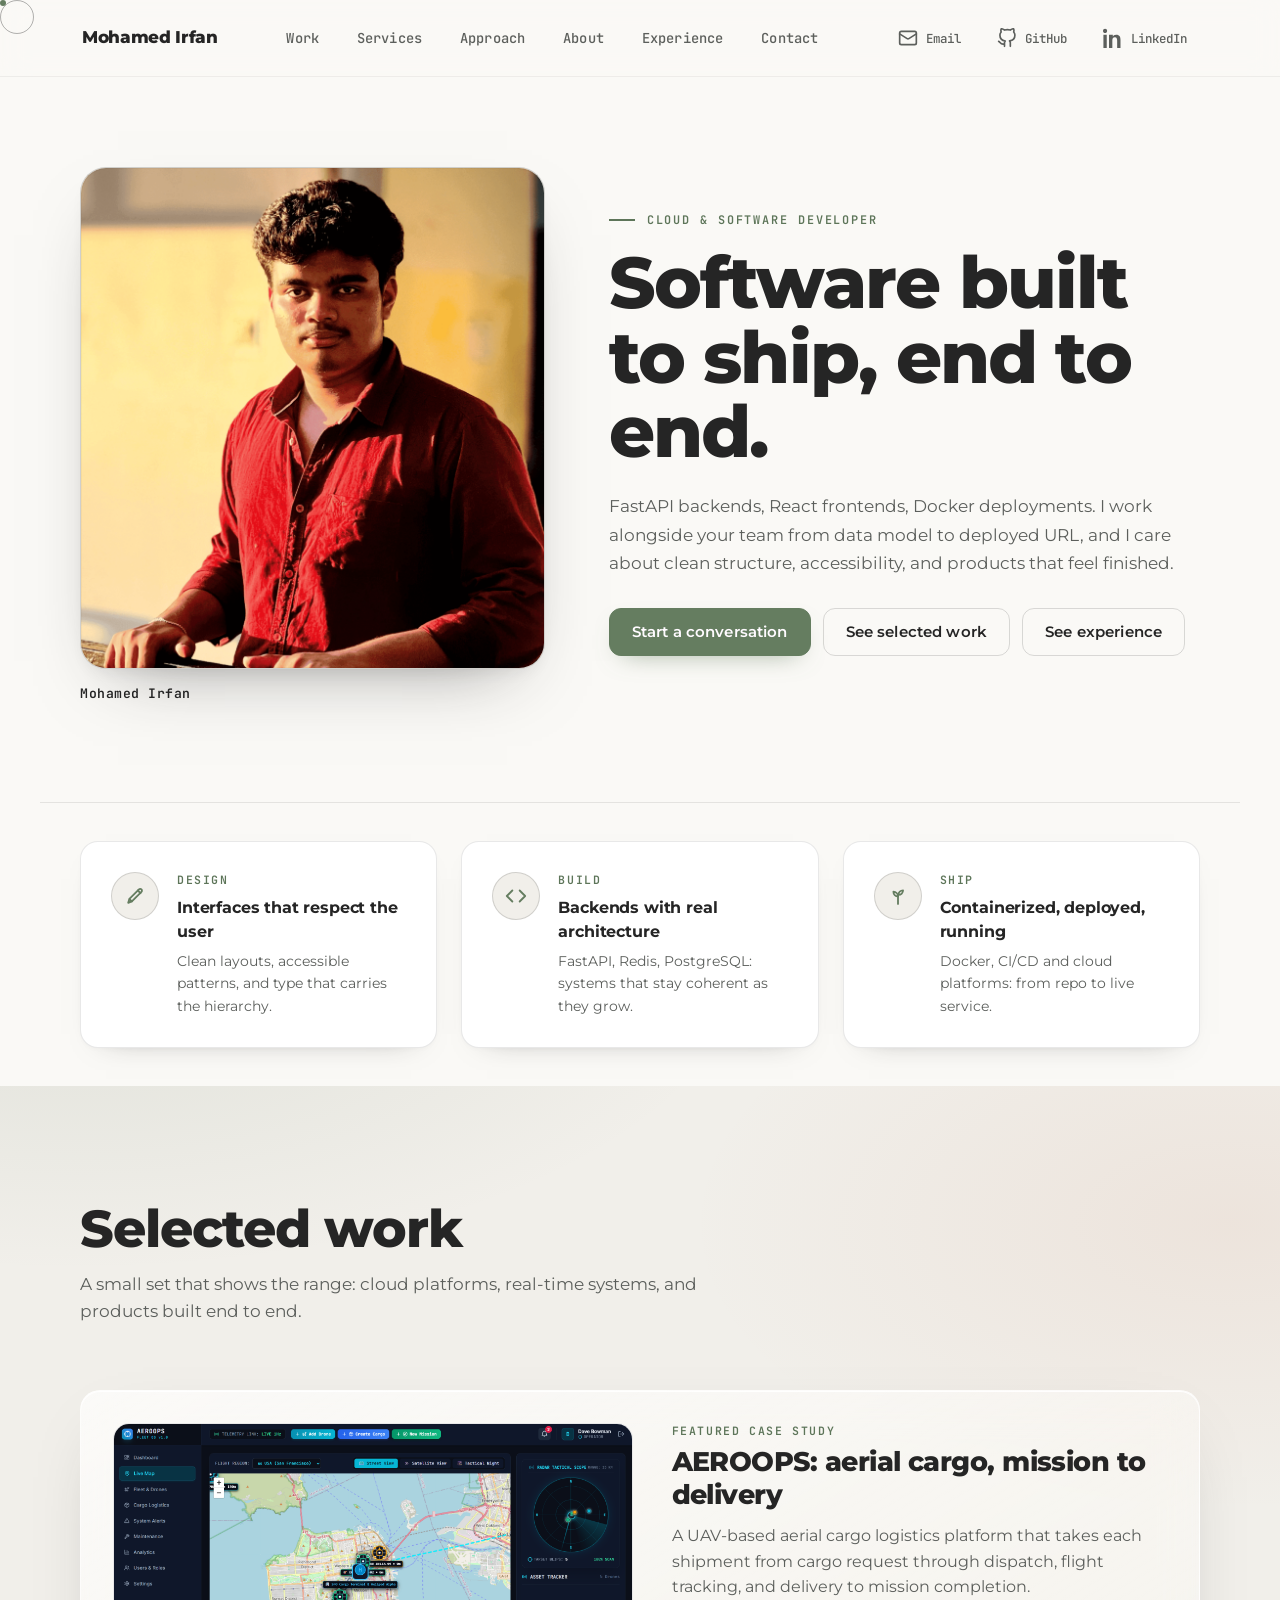
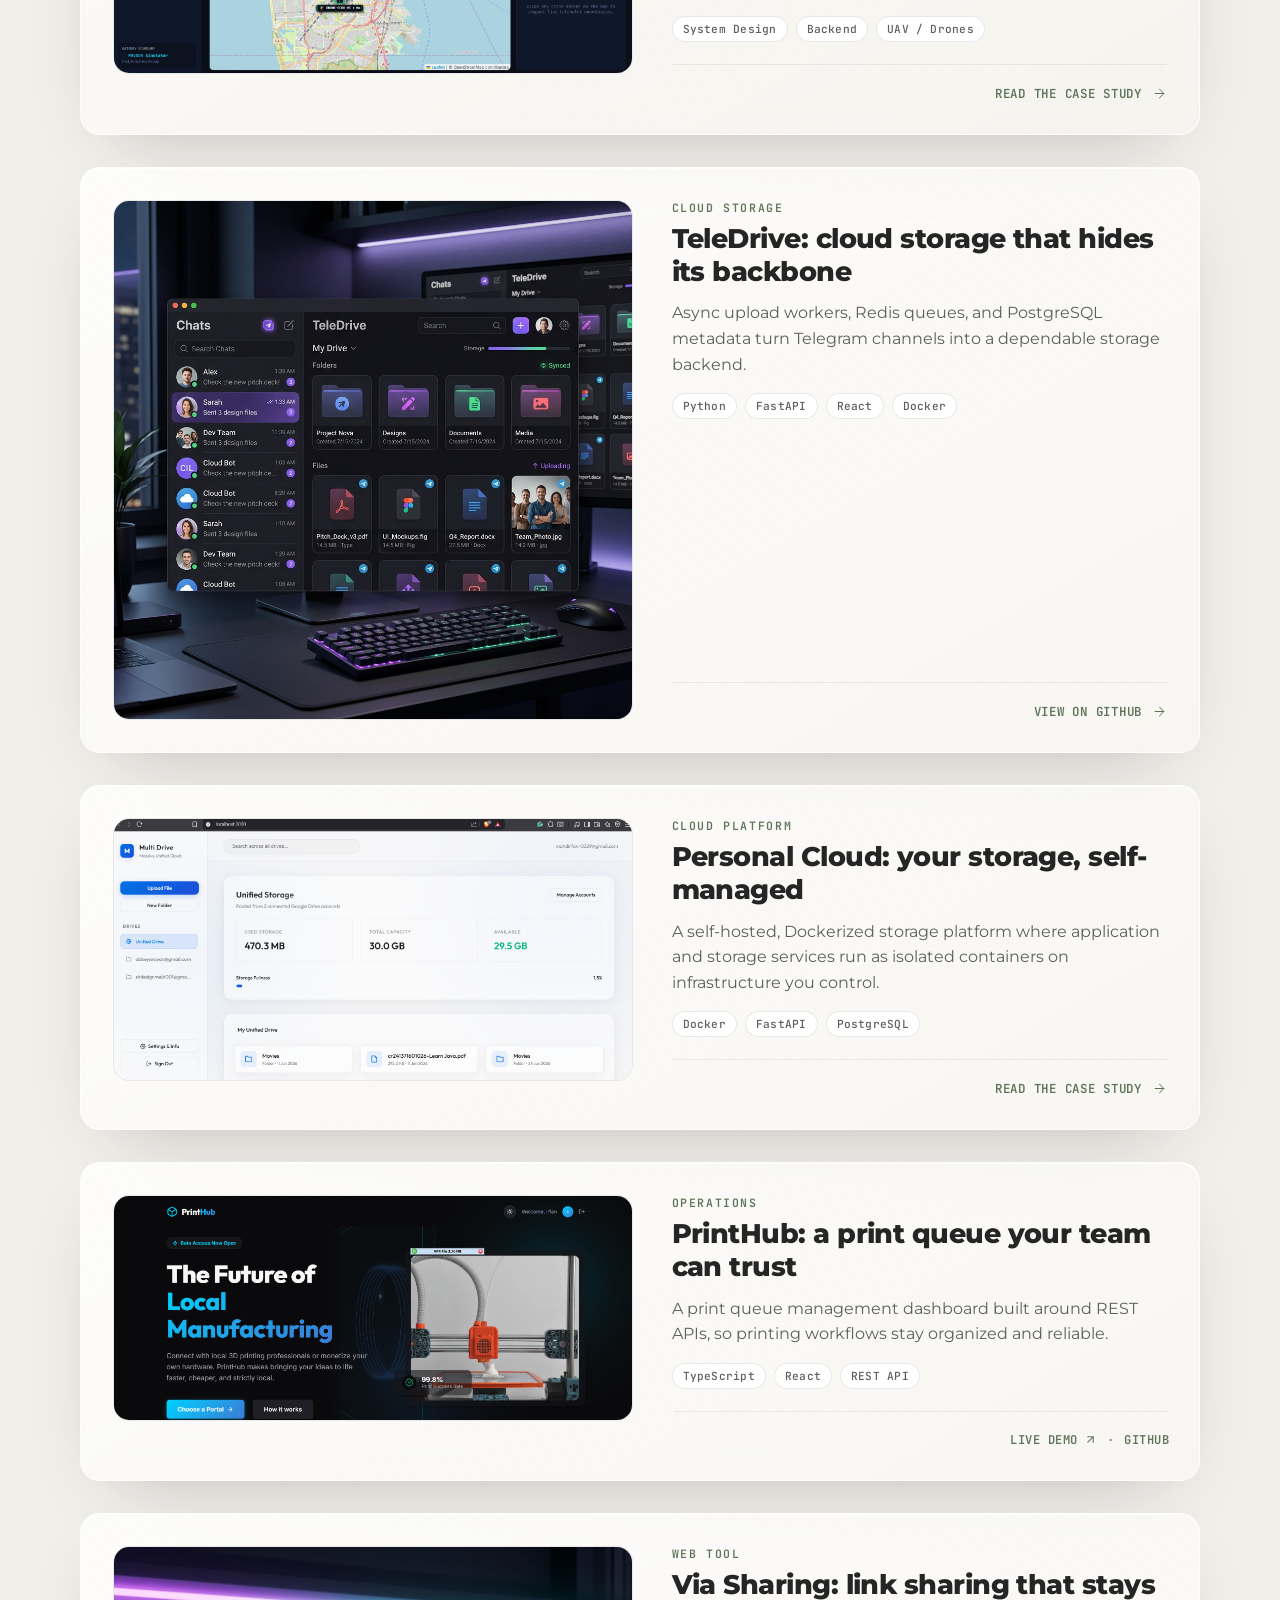
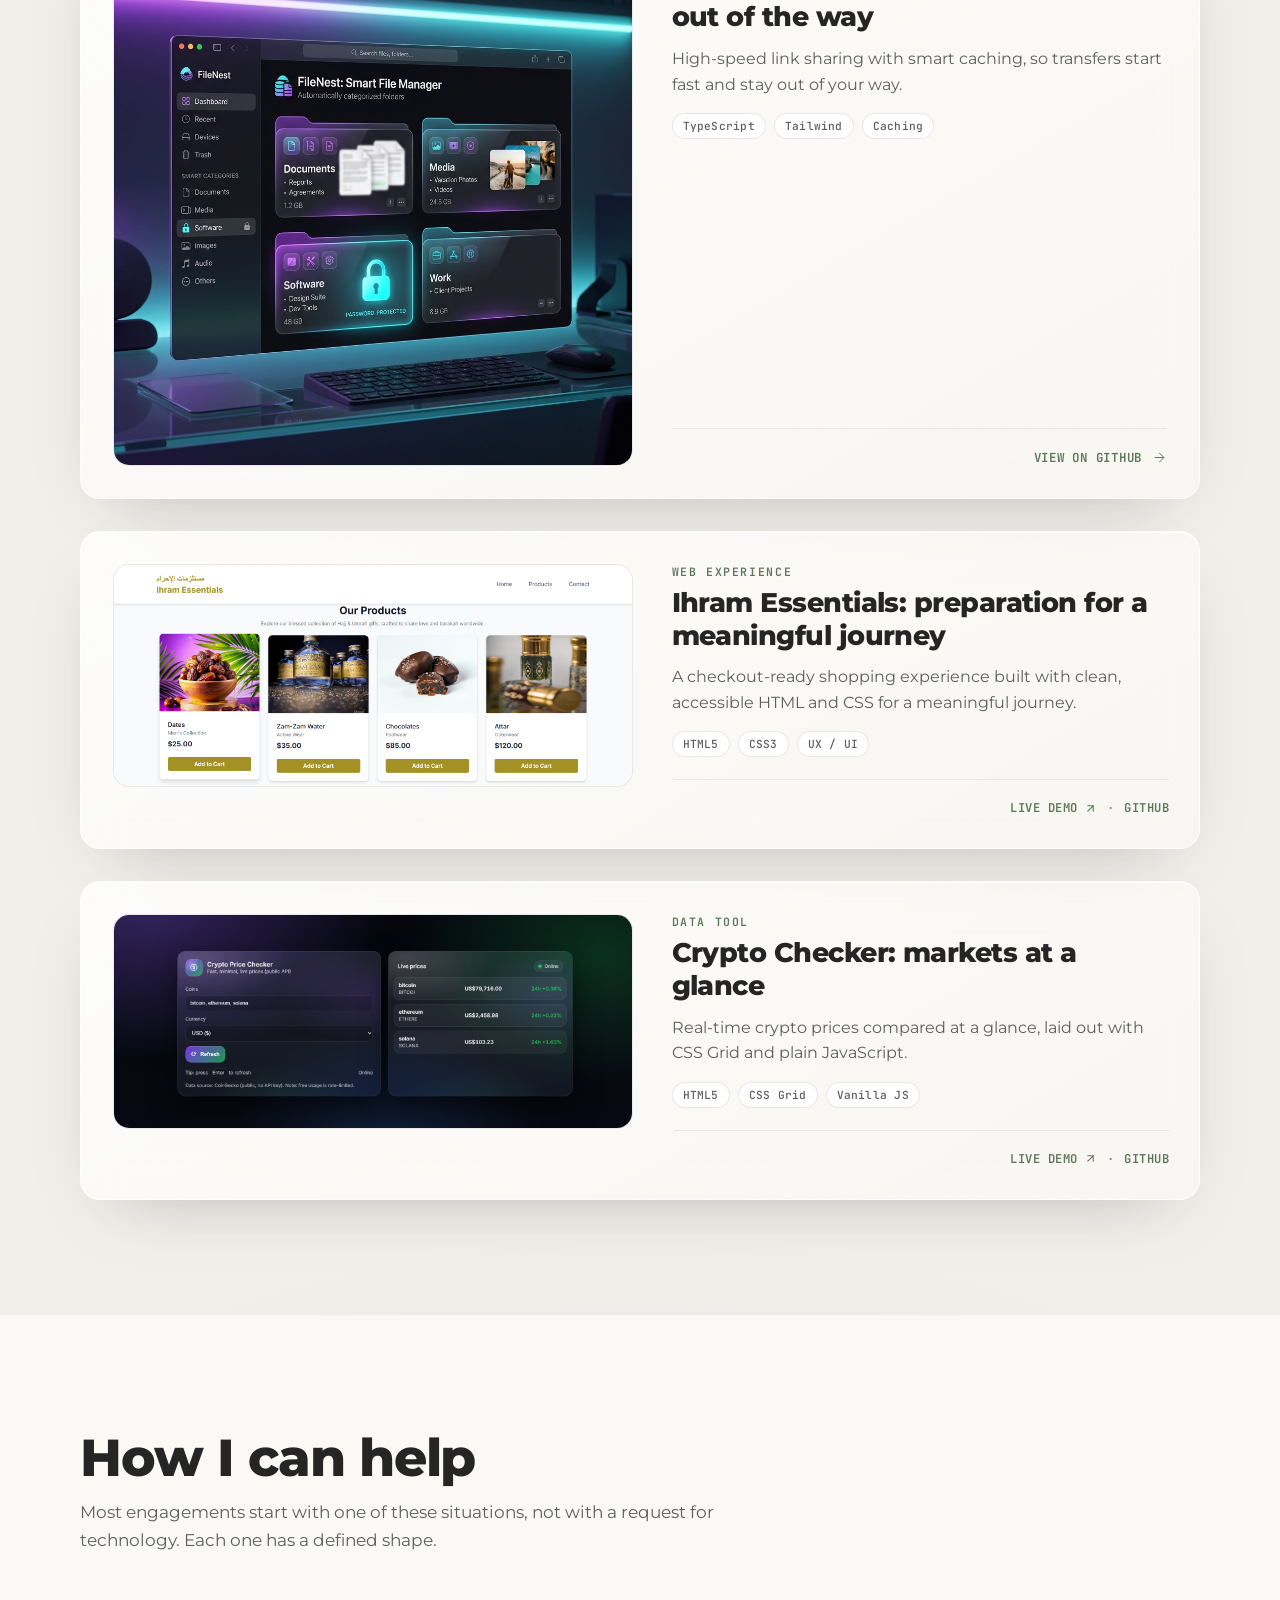
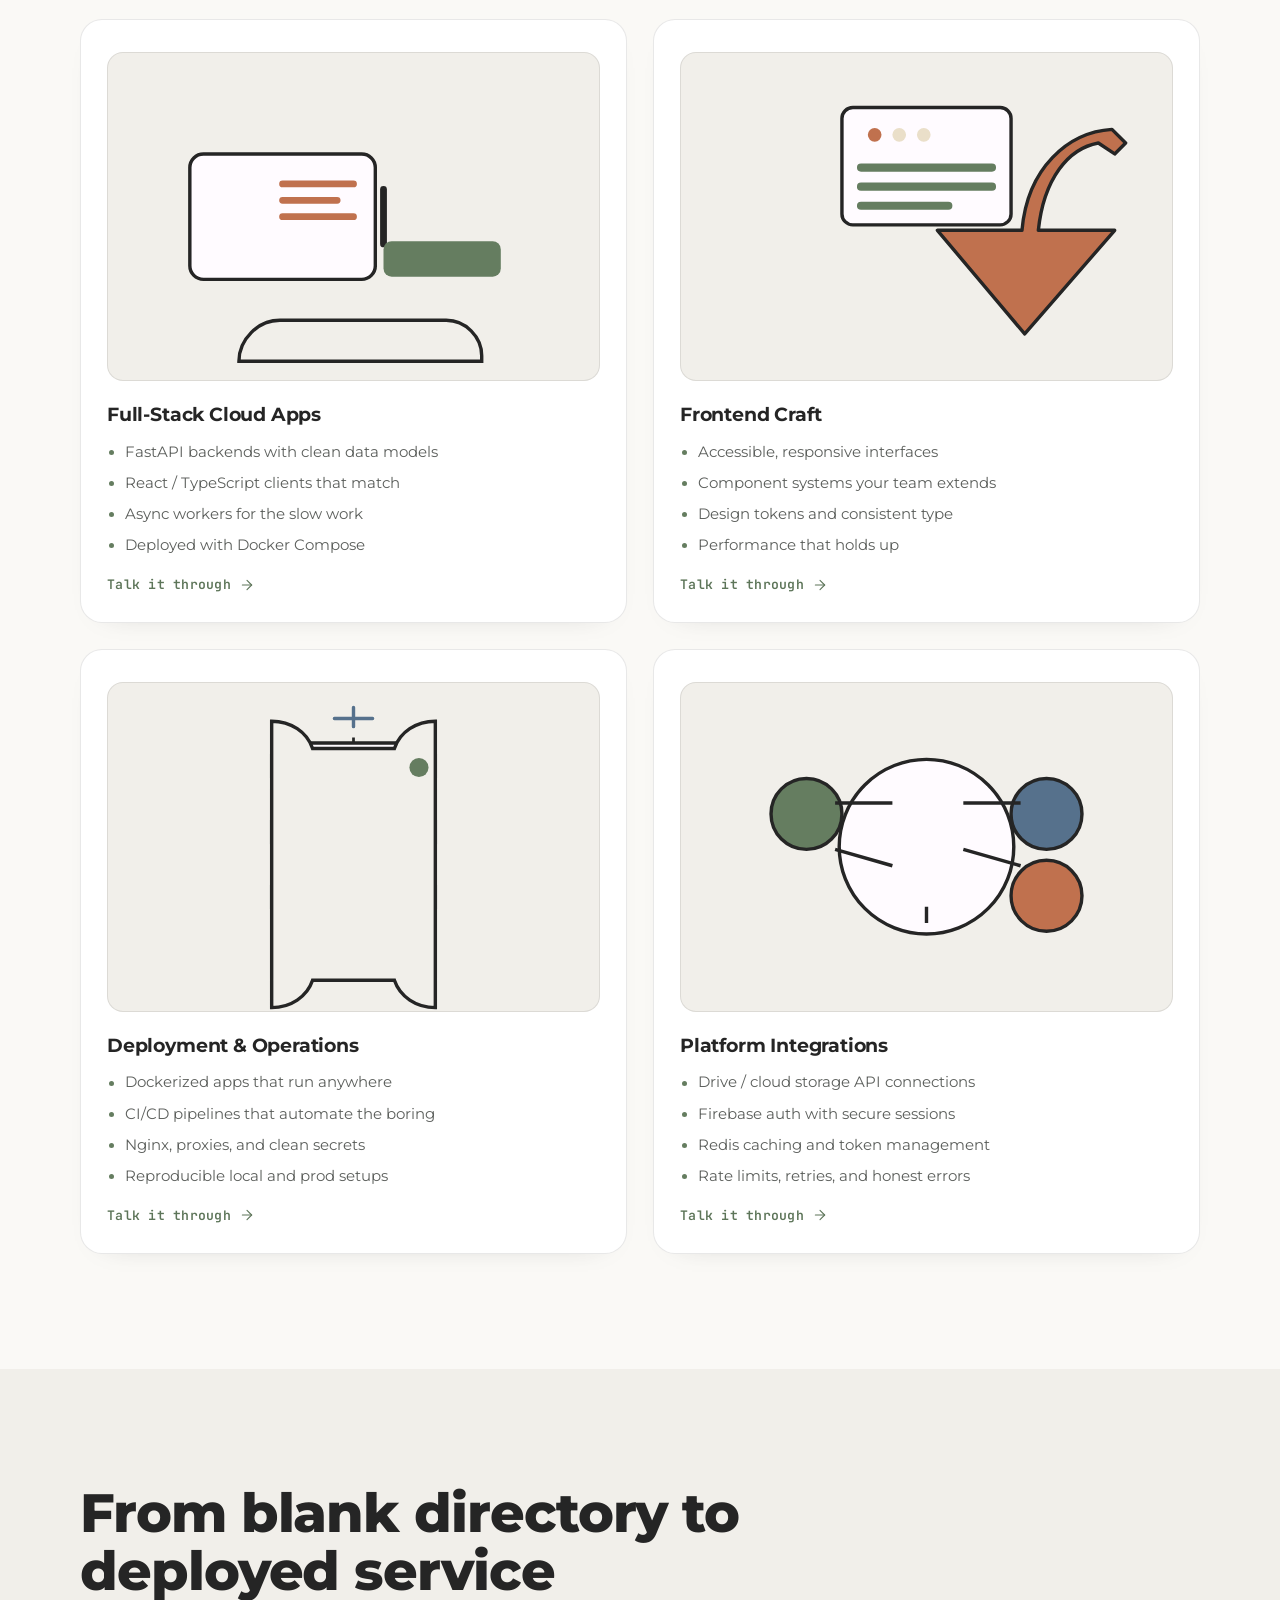
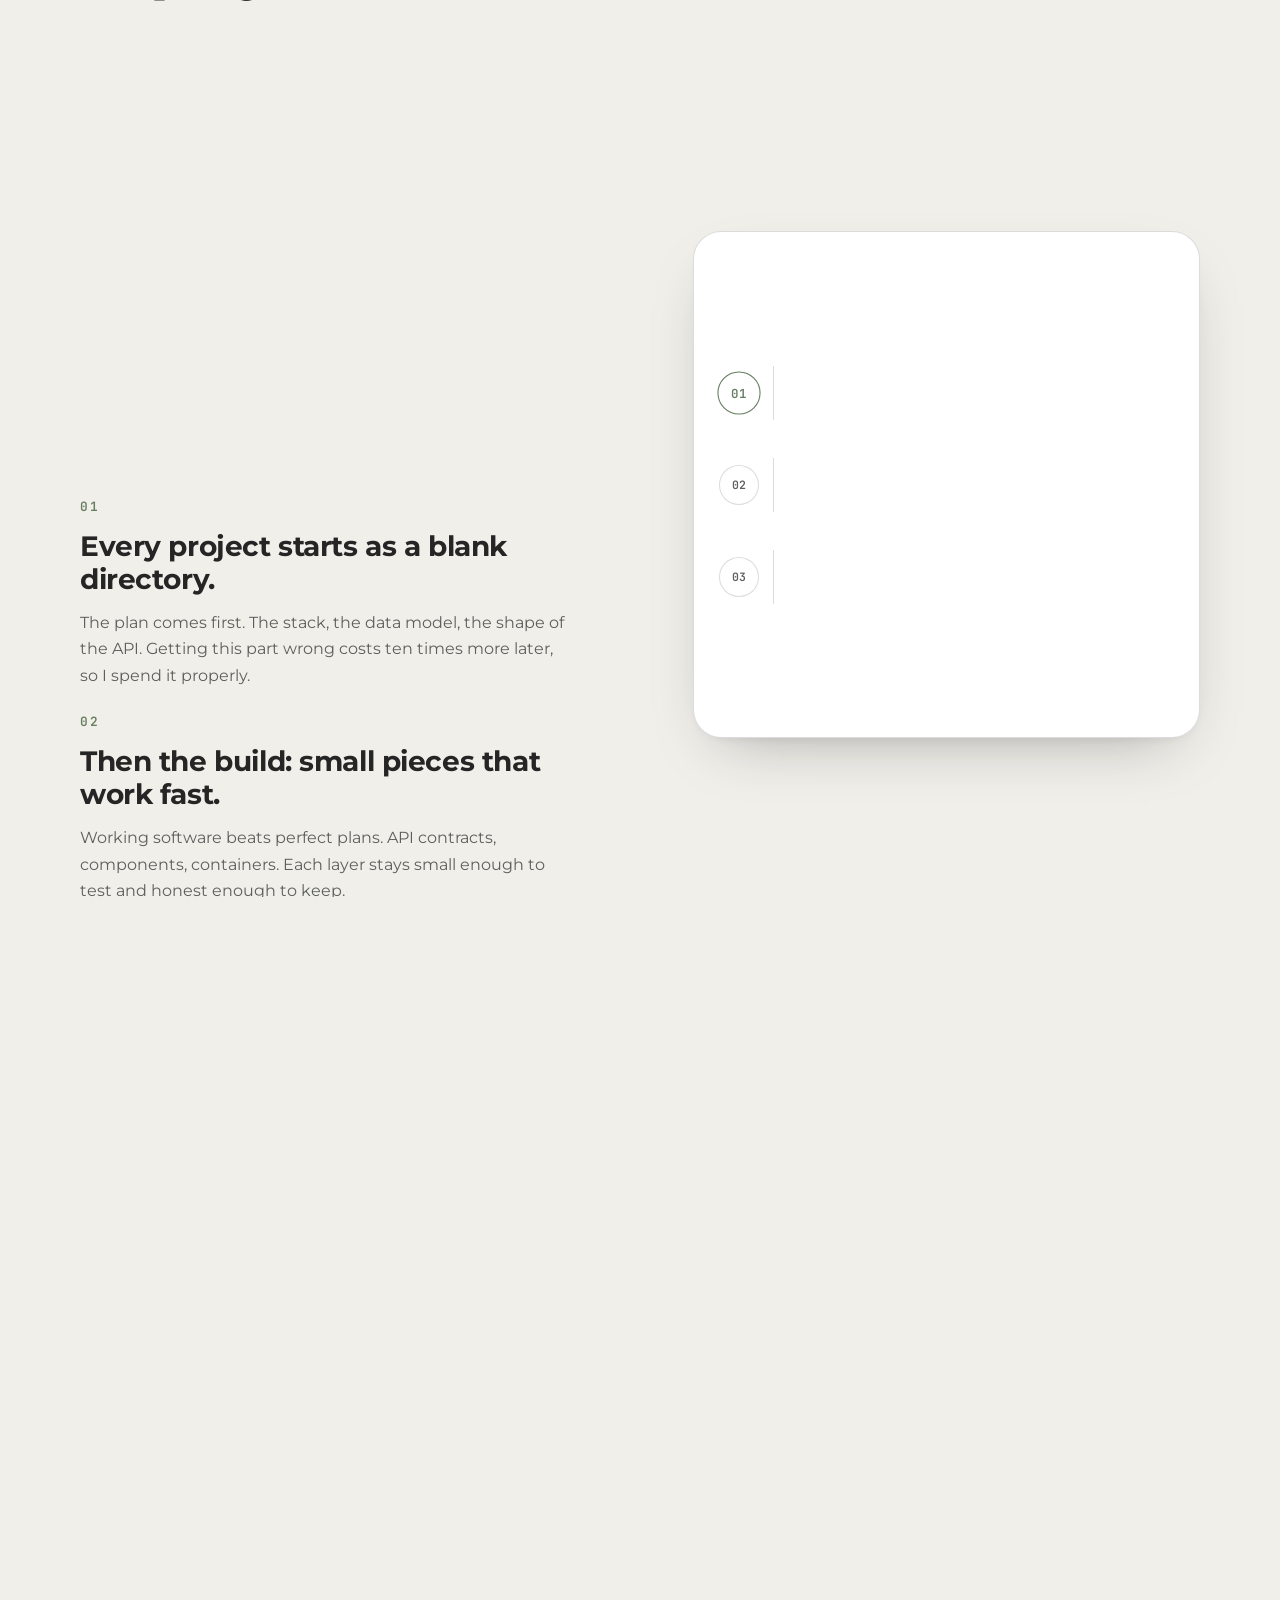
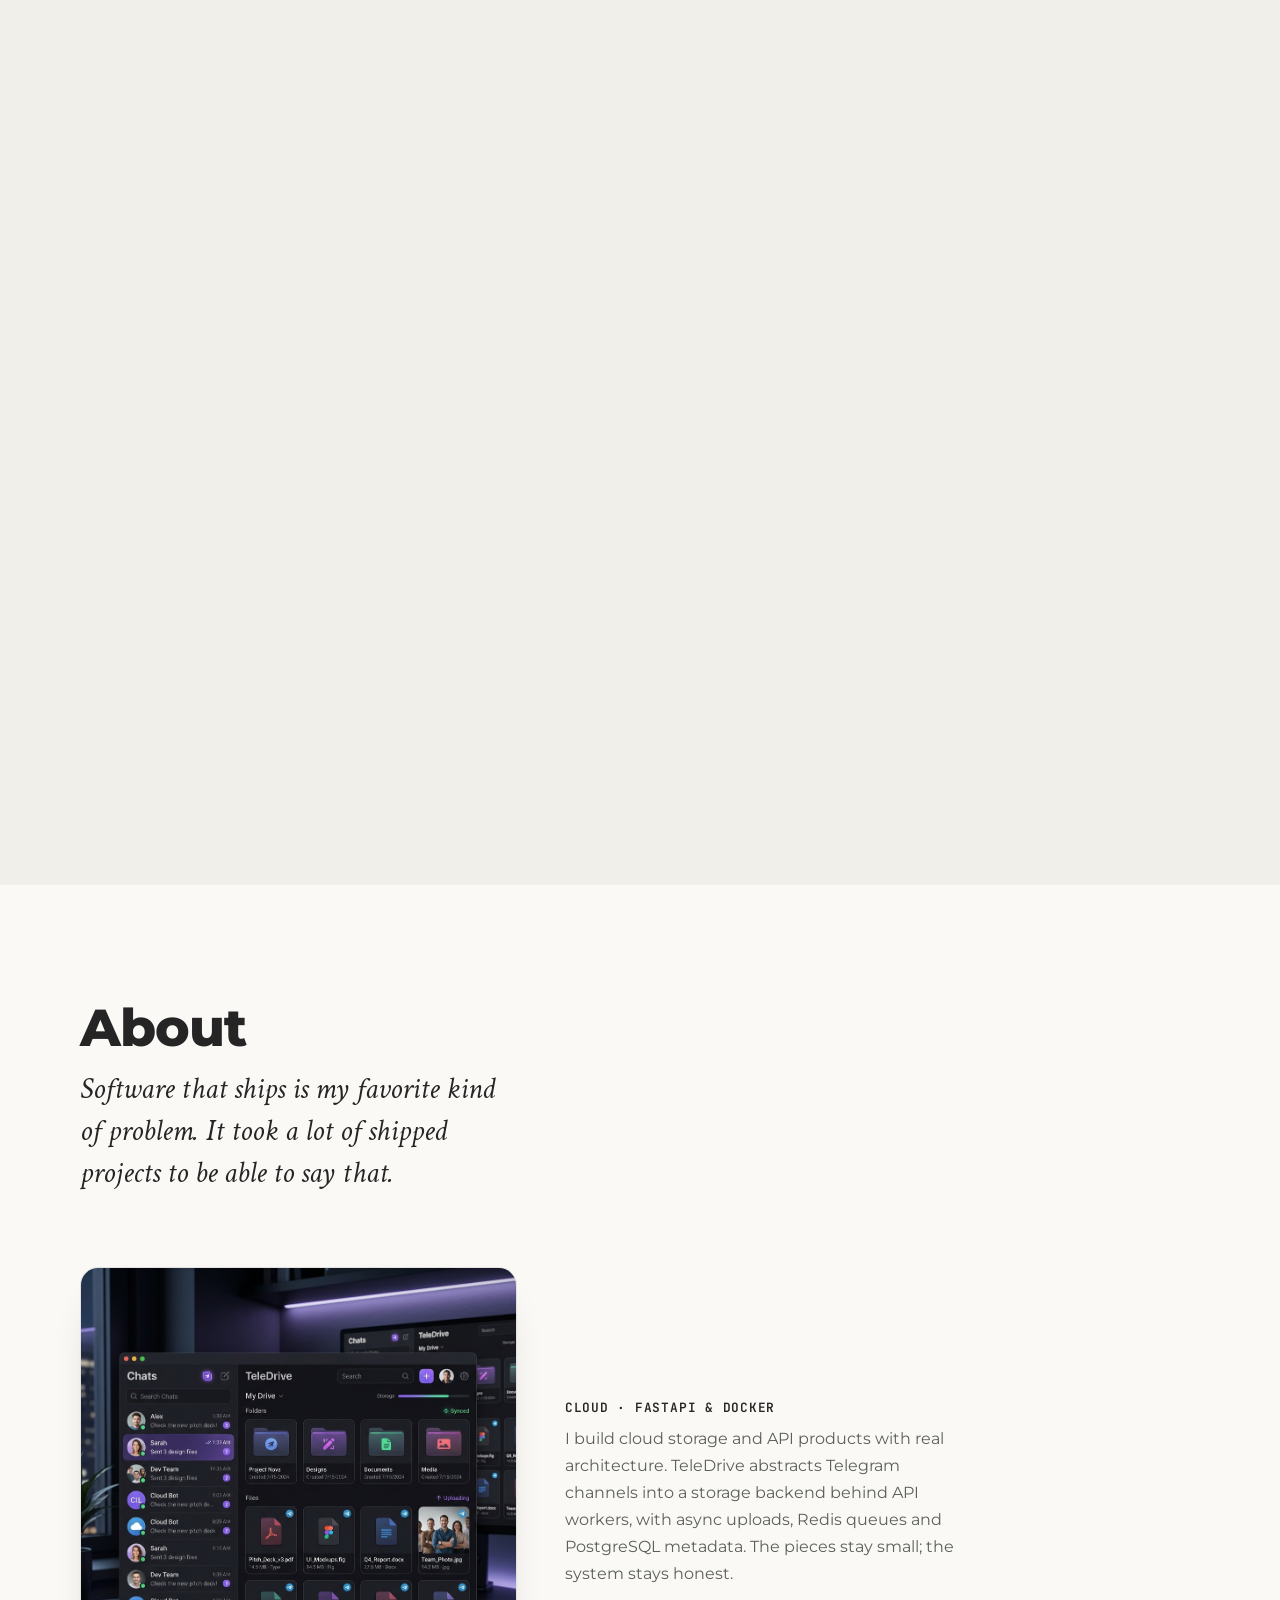
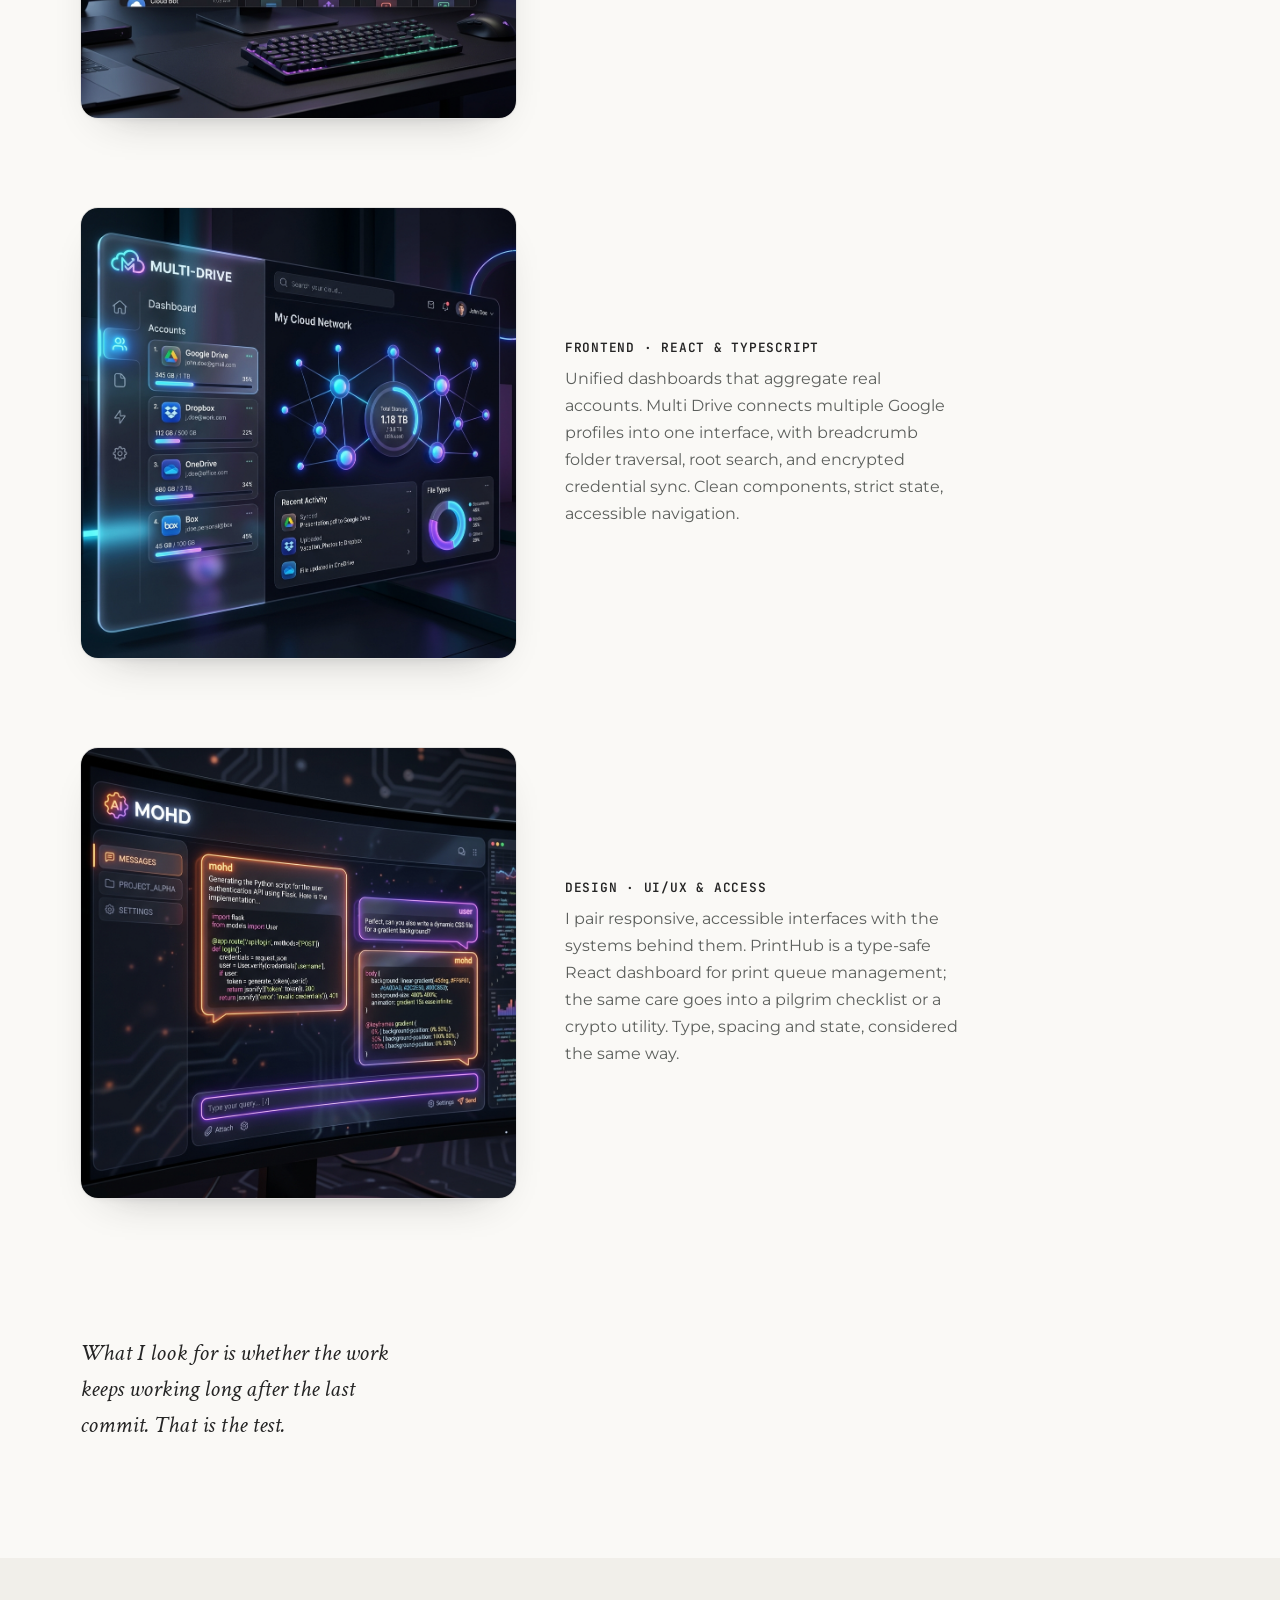
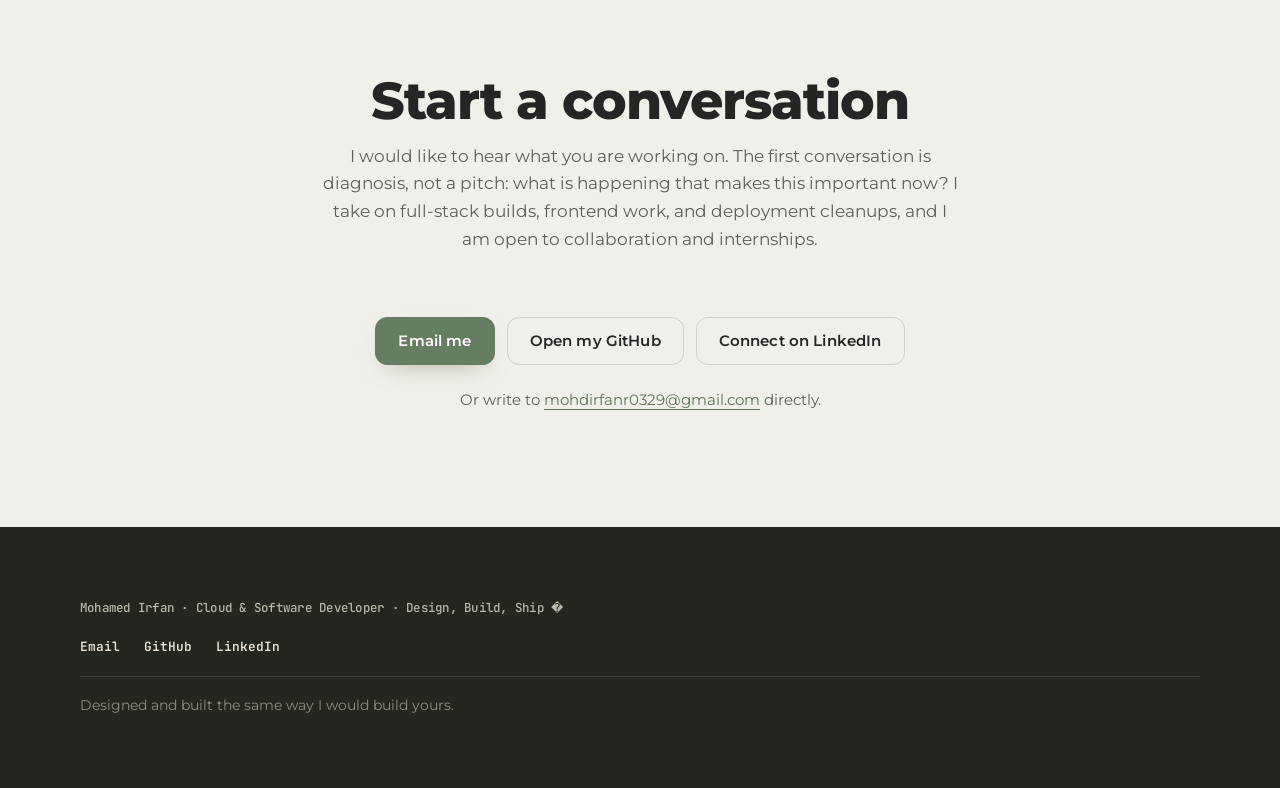
==== commit 8bc355bf: "Add project pages and unify case-card design" ====
--- a/index.html
+++ b/index.html
@@ -1,528 +1,488 @@
 <!DOCTYPE html>
 <html lang="en">
 <head>
+  <!-- Marks the document as script-capable before first paint, so the
+       .reveal hidden state applies only when the observer that clears it
+       can actually run. No JS means everything renders plainly visible. -->
+  <script>document.documentElement.classList.add('js');</script>
   <meta charset="UTF-8" />
-  <meta name="viewport" content="width=device-width, initial-scale=1.0" />
-  <title>Mohamed Irfan — Portfolio</title>
-  <meta name="description" content="Professional portfolio of Mohamed Irfan (Rizirfan) - Computer Science Student, Web Developer, and UI/UX Designer." />
-  
-  <!-- SEO Meta Tags -->
-  <meta property="og:title" content="Mohamed Irfan — Portfolio" />
-  <meta property="og:description" content="Computer Science student passionate about cloud platforms, automation, web development, and design." />
+  <meta name="viewport" content="width=device-width, initial-scale=1" />
+  <meta name="color-scheme" content="light" />
+  <meta name="theme-color" content="#FAF9F6" />
+  <title>Mohamed Irfan | Cloud &amp; Software Developer</title>
+  <meta name="description" content="Mohamed Irfan (Rizirfan) builds cloud software end to end: FastAPI backends, React frontends, and containerized deployments. Computer Science student shipping products that feel finished." />
+
+  <meta property="og:title" content="Mohamed Irfan | Cloud &amp; Software Developer" />
+  <meta property="og:description" content="Cloud software built to ship: FastAPI, React, TypeScript, Docker. Design, build and deploy, end to end." />
   <meta property="og:type" content="website" />
-  
-  <!-- Fonts -->
-  <link rel="preconnect" href="https://fonts.googleapis.com">
-  <link rel="preconnect" href="https://fonts.gstatic.com" crossorigin>
-  <link href="https://fonts.googleapis.com/css2?family=Inter:wght@400;500;600;700&family=Outfit:wght@400;600;700;800;900&display=swap" rel="stylesheet">
-  
-  <!-- CSS -->
+
+  <link rel="icon" href="assets/avatar.png" />
+  <link rel="preload" as="image" href="assets/avatar.png" fetchpriority="high" />
+  <link rel="preconnect" href="https://fonts.googleapis.com" />
+  <link rel="preconnect" href="https://fonts.gstatic.com" crossorigin="" />
+  <link rel="stylesheet" href="https://fonts.googleapis.com/css2?family=Crimson+Text:ital,wght@1,400&family=JetBrains+Mono:wght@400;500;600&family=Montserrat:wght@400;500;600;700;800&display=swap" />
+
   <link rel="stylesheet" href="styles.css" />
 </head>
-<body>
-  <!-- Background Accents -->
-  <div class="background-canvas" aria-hidden="true"></div>
-  <div class="background-grid" aria-hidden="true"></div>
-
-  <!-- Header -->
-  <header class="header" id="header">
-    <div class="container header__inner">
-      <a class="logo" href="#hero">
-        <div class="logo-icon" aria-hidden="true">M</div>
-        <span>Mohamed Irfan</span>
-      </a>
-
-      <nav class="nav" aria-label="Primary Navigation">
-        <a class="nav-link" href="#hero">Home</a>
-        <a class="nav-link" href="#projects">Projects</a>
-        <a class="nav-link" href="#about">About</a>
-        <a class="nav-link" href="#contact">Contact</a>
-        <a class="btn btn--primary" href="#contact">Hire Me</a>
-        <button class="theme-toggle" id="themeToggle" aria-label="Toggle light/dark theme" type="button">
-          <svg class="theme-icon-moon" width="18" height="18" viewBox="0 0 24 24" fill="none" stroke="currentColor" stroke-width="2" stroke-linecap="round" stroke-linejoin="round"><path d="M21 12.79A9 9 0 1 1 11.21 3 7 7 0 0 0 21 12.79z"></path></svg>
-          <svg class="theme-icon-sun" width="18" height="18" viewBox="0 0 24 24" fill="none" stroke="currentColor" stroke-width="2" stroke-linecap="round" stroke-linejoin="round"><circle cx="12" cy="12" r="5"></circle><line x1="12" y1="1" x2="12" y2="3"></line><line x1="12" y1="21" x2="12" y2="23"></line><line x1="4.22" y1="4.22" x2="5.64" y2="5.64"></line><line x1="18.36" y1="18.36" x2="19.78" y2="19.78"></line><line x1="1" y1="12" x2="3" y2="12"></line><line x1="21" y1="12" x2="23" y2="12"></line><line x1="4.22" y1="19.78" x2="5.64" y2="18.36"></line><line x1="18.36" y1="5.64" x2="19.78" y2="4.22"></line></svg>
-        </button>
-      </nav>
-
-      <button class="burger" type="button" aria-label="Toggle navigation menu" aria-controls="mobileMenu" aria-expanded="false">
-        <span></span><span></span><span></span>
+<body data-cursor="dark">
+  <a class="skip-link" href="#main">Skip to main content</a>
+
+  <!-- ============================== NAVIGATION ============================== -->
+  <nav class="site-nav" id="siteNav">
+    <div class="container nav-inner">
+      <button class="logo-btn" aria-label="Mohamed Irfan home" onclick="window.scrollTo({top:0,behavior:'smooth'})">
+        <span class="logo-mark" aria-hidden="true">Mohamed Irfan</span>
       </button>
+      <ul class="nav-links" aria-label="Site sections">
+        <li><a href="#work">Work</a></li>
+        <li><a href="#services">Services</a></li>
+        <li><a href="#approach">Approach</a></li>
+        <li><a href="#about">About</a></li>
+        <li><a href="experience.html">Experience</a></li>
+        <li><a href="#contact">Contact</a></li>
+      </ul>
+      <div class="nav-actions">
+        <a href="mailto:mohdirfanr0329@gmail.com" class="icon-link" aria-label="Email Mohamed Irfan">
+          <svg xmlns="http://www.w3.org/2000/svg" width="20" height="20" viewBox="0 0 24 24" fill="none" stroke="currentColor" stroke-width="2" stroke-linecap="round" stroke-linejoin="round" aria-hidden="true" focusable="false"><rect width="20" height="16" x="2" y="4" rx="2"></rect><path d="m22 7-8.97 5.7a1.94 1.94 0 0 1-2.06 0L2 7"></path></svg>
+          <span class="icon-link-label">Email</span>
+        </a>
+        <a href="https://github.com/Rizirfan" target="_blank" rel="noopener noreferrer" class="icon-link" aria-label="Visit Mohamed Irfan's GitHub profile">
+          <svg xmlns="http://www.w3.org/2000/svg" width="20" height="20" viewBox="0 0 24 24" fill="none" stroke="currentColor" stroke-width="2" stroke-linecap="round" stroke-linejoin="round" aria-hidden="true" focusable="false"><path d="M9 19c-5 1.5-5-2.5-7-3m14 6v-3.87a3.37 3.37 0 0 0-.94-2.61c3.14-.35 6.44-1.54 6.44-7A5.44 5.44 0 0 0 20 4.77 5.07 5.07 0 0 0 19.91 1S18.73.65 16 2.48a13.38 13.38 0 0 0-7 0C6.27.65 5.09 1 5.09 1A5.07 5.07 0 0 0 5 4.77a5.44 5.44 0 0 0-1.5 3.78c0 5.42 3.3 6.61 6.44 7A3.37 3.37 0 0 0 9 18.13V22"></path></svg>
+          <span class="icon-link-label">GitHub</span>
+        </a>
+        <a href="https://www.linkedin.com/in/mohamed-irfan-rizwan-49558632b/" target="_blank" rel="noopener noreferrer" class="icon-link" aria-label="Visit Mohamed Irfan's LinkedIn profile">
+          <svg xmlns="http://www.w3.org/2000/svg" width="20" height="20" viewBox="0 0 24 24" fill="currentColor" aria-hidden="true" focusable="false"><path d="M4.98 3.5C4.98 4.88 3.87 6 2.5 6S0 4.88 0 3.5 1.12 1 2.5 1s2.48 1.12 2.48 2.5zM.5 8h4V24h-4V8zm7.5 0h3.8v2.2c.5-1 1.8-2.2 4-2.2 4.3 0 5.2 2.8 5.2 6.5V24h-4v-8.5c0-2-.3-4.5-2.7-4.5-2.7 0-3.1 2.1-3.1 4.3V24h-4V8z"/></svg>
+          <span class="icon-link-label">LinkedIn</span>
+        </a>
+      </div>
     </div>
-  </header>
-
-  <!-- Mobile Drawer Menu -->
-  <nav class="mobile-menu" id="mobileMenu" aria-hidden="true">
-    <a class="nav-link" href="#hero">Home</a>
-    <a class="nav-link" href="#projects">Projects</a>
-    <a class="nav-link" href="#about">About</a>
-    <a class="nav-link" href="#contact">Contact</a>
-    <a class="btn btn--primary" style="margin-top: 12px; width: 200px;" href="#contact">Hire Me</a>
-    <button class="theme-toggle" id="themeToggleMobile" aria-label="Toggle light/dark theme" type="button" style="margin-top: 16px;">
-      <svg class="theme-icon-moon" width="18" height="18" viewBox="0 0 24 24" fill="none" stroke="currentColor" stroke-width="2" stroke-linecap="round" stroke-linejoin="round"><path d="M21 12.79A9 9 0 1 1 11.21 3 7 7 0 0 0 21 12.79z"></path></svg>
-      <svg class="theme-icon-sun" width="18" height="18" viewBox="0 0 24 24" fill="none" stroke="currentColor" stroke-width="2" stroke-linecap="round" stroke-linejoin="round"><circle cx="12" cy="12" r="5"></circle><line x1="12" y1="1" x2="12" y2="3"></line><line x1="12" y1="21" x2="12" y2="23"></line><line x1="4.22" y1="4.22" x2="5.64" y2="5.64"></line><line x1="18.36" y1="18.36" x2="19.78" y2="19.78"></line><line x1="1" y1="12" x2="3" y2="12"></line><line x1="21" y1="12" x2="23" y2="12"></line><line x1="4.22" y1="19.78" x2="5.64" y2="18.36"></line><line x1="18.36" y1="5.64" x2="19.78" y2="4.22"></line></svg>
-    </button>
   </nav>
 
-  <main>
-    <!-- HERO SECTION -->
-    <section class="hero" id="hero" aria-label="Introduction">
+  <main id="main">
+    <!-- ============================== HERO ============================== -->
+    <section id="hero" class="hero">
       <div class="container hero-grid">
-        <div class="hero-content">
-          <div class="hero-pill">
-            <span></span> Available for Remote Opportunities
-          </div>
-          <h1 class="hero-title">
-            Crafting Premium <br/>
-            <span class="gradient-text">Cloud & Software</span> <br/>
-            Development
-          </h1>
-          <p class="hero-desc">
-            I’m <strong>Mohamed Irfan</strong> (Rizirfan). A Computer Science student passionate about cloud and software development. I build scalable, accessible, and high-performance applications.
-          </p>
-
-          <div class="hero-actions">
-            <a class="btn btn--primary" href="#projects">Explore My Work</a>
-            <a class="btn btn--secondary" href="#contact">Get in Touch</a>
-          </div>
-
-          <div class="hero-stats">
-            <div class="stat-item">
-              <span class="stat-num">39</span>
-              <span class="stat-label">Repositories</span>
-            </div>
-            <div class="stat-item">
-              <span class="stat-num">100%</span>
-              <span class="stat-label">Response Rate</span>
-            </div>
-            <div class="stat-item">
-              <span class="stat-num">Remote</span>
-              <span class="stat-label">Availability</span>
-            </div>
-          </div>
-        </div>
-
-        <div class="hero-showcase">
-          <div class="glass-card hero-card">
-            <div class="avatar-wrapper">
-              <img class="avatar-img" src="assets/avatar.png" alt="Mohamed Irfan" />
-              <div class="avatar-status" aria-hidden="true"></div>
-            </div>
-            
-            <h2 class="hero-card-name">Mohamed Irfan</h2>
-            <p class="hero-card-title">Cloud & Software Developer</p>
-
-            <div class="hero-card-featured">
-              <h3 class="featured-label">Featured Projects</h3>
-              <div class="featured-thumbs" aria-label="Featured projects quick nav">
-                <div class="featured-thumb" data-target="teledrive" title="View TeleDrive Details">
-                  <img src="assets/teledrive.png" alt="TeleDrive Preview" />
-                </div>
-                <div class="featured-thumb" data-target="personal-cloud" title="View Multi Drive Details">
-                  <img src="assets/multidrive.png" alt="MultiDrive Preview" />
-                </div>
-                <div class="featured-thumb" data-target="filenest" title="View FileNest Details">
-                  <img src="assets/filenest.png" alt="FileNest Preview" />
-                </div>
-              </div>
-            </div>
-          </div>
-        </div>
-      </div>
+        <div class="hero-photo reveal">
+          <figure class="hero-photo-frame">
+            <div class="hero-photo-clip">
+              <img class="hero-portrait" src="assets/avatar.png" alt="Mohamed Irfan" width="500" height="500" />
+            </div>
+            <figcaption class="hero-caption">
+              <span class="hero-caption-name">Mohamed Irfan</span>
+            </figcaption>
+          </figure>
+        </div>
+        <div class="hero-copy">
+          <p class="hero-eyebrow reveal">Cloud &amp; Software Developer</p>
+          <h1 class="hero-title">Software built to ship, end to end.</h1>
+          <p class="hero-invite reveal">FastAPI backends, React frontends, Docker deployments. I work alongside your team from data model to deployed URL, and I care about clean structure, accessibility, and products that feel finished.</p>
+          <div class="cta-row hero-cta reveal">
+            <a href="#contact" class="btn btn-primary">Start a conversation</a>
+            <a href="#work" class="btn btn-ghost">See selected work</a>
+            <a href="experience.html" class="btn btn-ghost">See experience</a>
+          </div>
+        </div>
+      </div>
+
+      <!-- Proof inside the first screen: the loop this practice runs on.
+           Every claim here is carried by a project below. -->
+      <div class="container hero-proof reveal" style="padding-top: 3%; padding-bottom: 3%;">
+        <ol class="proof-row">
+          <li class="proof-step">
+            <span class="proof-node"><svg class="proof-icon" viewBox="0 0 24 24" aria-hidden="true"><path d="M4.6 19.4 5.9 15.2 16.3 4.8a1.9 1.9 0 0 1 2.7 0 1.9 1.9 0 0 1 0 2.7L8.6 17.9z"></path><path d="M15.1 6 18 8.9"></path><path d="M6 15.3 8.6 17.9"></path></svg></span>
+            <div class="proof-body">
+              <p class="proof-years">Design</p>
+              <h2 class="proof-title">Interfaces that respect the user</h2>
+              <p class="proof-note">Clean layouts, accessible patterns, and type that carries the hierarchy.</p>
+            </div>
+          </li>
+          <li class="proof-step">
+            <span class="proof-node"><svg class="proof-icon" viewBox="0 0 24 24" aria-hidden="true"><polyline points="16 18 22 12 16 6"></polyline><polyline points="8 6 2 12 8 18"></polyline></svg></span>
+            <div class="proof-body">
+              <p class="proof-years">Build</p>
+              <h2 class="proof-title">Backends with real architecture</h2>
+              <p class="proof-note">FastAPI, Redis, PostgreSQL: systems that stay coherent as they grow.</p>
+            </div>
+          </li>
+          <li class="proof-step">
+            <span class="proof-node"><svg class="proof-icon" viewBox="0 0 24 24" aria-hidden="true"><path d="M12 20.6V11.4"></path><path d="M12 12.4C9.2 12.4 7 10.2 7 7.4c2.8 0 5 2.2 5 5z"></path><path d="M12.5 10.8c0-2.8 2.2-5 5-5 0 2.8-2.2 5-5 5z"></path></svg></span>
+            <div class="proof-body">
+              <p class="proof-years">Ship</p>
+              <h2 class="proof-title">Containerized, deployed, running</h2>
+              <p class="proof-note">Docker, CI/CD and cloud platforms: from repo to live service.</p>
+            </div>
+          </li>
+        </ol>
+      </div>
+
     </section>
 
-    <!-- INFINITE TEXT MARQUEE -->
-    <div class="hero-marquee" aria-hidden="true">
-      <div class="marquee-inner">
-        <span>Cloud platforms</span>
-        <span>UI/UX Design</span>
-        <span>FastAPI & Python</span>
-        <span>React & TypeScript</span>
-        <span>Google Drive Integration</span>
-        <span>Docker & Docker Compose</span>
-        <span>Git Automation</span>
-        <span>Accessibility</span>
-        <!-- Repeated for scroll loop -->
-        <span>Cloud platforms</span>
-        <span>UI/UX Design</span>
-        <span>FastAPI & Python</span>
-        <span>React & TypeScript</span>
-        <span>Google Drive Integration</span>
-        <span>Docker & Docker Compose</span>
-        <span>Git Automation</span>
-        <span>Accessibility</span>
-      </div>
-    </div>
-
-    <!-- PROJECTS SECTION -->
-    <section class="section" id="projects">
+    <!-- ============================== CASE STUDIES ============================== -->
+    <section id="work" class="case-studies">
       <div class="container">
-        <div class="section-header">
-          <span class="eyebrow">Selected Work</span>
-          <h2 class="section-title">Featured Projects</h2>
-          <p class="section-desc">
-            A curated selection of my core engineering projects, showcasing end-to-end setups, API structures, and visual designs. Click any card to explore its features.
-          </p>
-        </div>
-
-        <!-- Filter tabs -->
-        <div class="filter-wrapper">
-          <button class="filter-btn active" data-filter="all">All Projects</button>
-          <button class="filter-btn" data-filter="react">React / Vite</button>
-          <button class="filter-btn" data-filter="backend">Backend & Cloud</button>
-          <button class="filter-btn" data-filter="typescript">TypeScript</button>
-          <button class="filter-btn" data-filter="htmlcss">HTML & CSS</button>
-        </div>
-
-        <!-- Projects Grid -->
-        <div class="projects-grid" id="projectsGrid">
-          <!-- TeleDrive -->
-          <article class="glass-card project-card" data-category="backend react" data-project-id="teledrive">
-            <div class="project-card__media">
-              <img src="assets/teledrive.png" alt="TeleDrive application mockup" />
-              <div class="project-card__overlay">
-                <span class="btn btn--primary">View Architecture & Details</span>
-              </div>
-            </div>
-            <div class="project-card__body">
-              <h3 class="project-card__title">
-                TeleDrive
-                <svg width="20" height="20" viewBox="0 0 24 24" fill="none" stroke="currentColor" stroke-width="2" stroke-linecap="round" stroke-linejoin="round"><line x1="7" y1="17" x2="17" y2="7"></line><polyline points="7 7 17 7 17 17"></polyline></svg>
-              </h3>
-              <p class="project-card__desc">A production-ready cloud storage web application that abstracts Telegram channels as storage backends via API workers.</p>
-              <ul class="project-card__tags">
-                <li class="tag">Python</li>
-                <li class="tag">FastAPI</li>
-                <li class="tag">React</li>
-                <li class="tag">Redis</li>
-                <li class="tag">Docker</li>
-              </ul>
-              <div class="project-card__links">
-                <button class="btn btn--secondary btn-modal-trigger" data-project-id="teledrive">Details</button>
-                <a class="btn btn--primary" href="https://github.com/Rizirfan/Teledrive" target="_blank" rel="noopener">Code</a>
-              </div>
-            </div>
-          </article>
-
-          <!-- personal-cloud (MultiDrive) -->
-          <article class="glass-card project-card" data-category="react" data-project-id="personal-cloud">
-            <div class="project-card__media">
-              <img src="assets/multidrive.png" alt="Multi Drive application mockup" />
-              <div class="project-card__overlay">
-                <span class="btn btn--primary">View Architecture & Details</span>
-              </div>
-            </div>
-            <div class="project-card__body">
-              <h3 class="project-card__title">
-                Multi Drive
-                <svg width="20" height="20" viewBox="0 0 24 24" fill="none" stroke="currentColor" stroke-width="2" stroke-linecap="round" stroke-linejoin="round"><line x1="7" y1="17" x2="17" y2="7"></line><polyline points="7 7 17 7 17 17"></polyline></svg>
-              </h3>
-              <p class="project-card__desc">A unified personal cloud interface that aggregates multiple storage accounts, supporting root search and encrypted credential sync.</p>
-              <ul class="project-card__tags">
-                <li class="tag">JavaScript</li>
-                <li class="tag">Express</li>
-                <li class="tag">Firebase</li>
-                <li class="tag">React / Vite</li>
-              </ul>
-              <div class="project-card__links">
-                <button class="btn btn--secondary btn-modal-trigger" data-project-id="personal-cloud">Details</button>
-                <a class="btn btn--secondary" href="https://multi-drives.vercel.app/" target="_blank" rel="noopener">Demo</a>
-                <a class="btn btn--primary" href="https://github.com/Rizirfan/personal-cloud" target="_blank" rel="noopener">Code</a>
-              </div>
-            </div>
-          </article>
-
-          <!-- Printhub -->
-          <article class="glass-card project-card" data-category="typescript" data-project-id="printhub">
-            <div class="project-card__media">
-              <img src="assets/mohd.png" alt="PrintHub mockup" />
-              <div class="project-card__overlay">
-                <span class="btn btn--primary">View Architecture & Details</span>
-              </div>
-            </div>
-            <div class="project-card__body">
-              <h3 class="project-card__title">
-                PrintHub
-                <svg width="20" height="20" viewBox="0 0 24 24" fill="none" stroke="currentColor" stroke-width="2" stroke-linecap="round" stroke-linejoin="round"><line x1="7" y1="17" x2="17" y2="7"></line><polyline points="7 7 17 7 17 17"></polyline></svg>
-              </h3>
-              <p class="project-card__desc">A secure, streamlined print queue management dashboard that simplifies cloud-coordinated document output.</p>
-              <ul class="project-card__tags">
-                <li class="tag">TypeScript</li>
-                <li class="tag">React</li>
-                <li class="tag">REST API</li>
-              </ul>
-              <div class="project-card__links">
-                <button class="btn btn--secondary btn-modal-trigger" data-project-id="printhub">Details</button>
-                <a class="btn btn--primary" href="https://github.com/Rizirfan/printhub" target="_blank" rel="noopener">Code</a>
-              </div>
-            </div>
-          </article>
-
-          <!-- via-sharing -->
-          <article class="glass-card project-card" data-category="typescript" data-project-id="via-sharing">
-            <div class="project-card__media">
-              <img src="assets/filenest.png" alt="Via-sharing mockup" />
-              <div class="project-card__overlay">
-                <span class="btn btn--primary">View Architecture & Details</span>
-              </div>
-            </div>
-            <div class="project-card__body">
-              <h3 class="project-card__title">
-                Via Sharing
-                <svg width="20" height="20" viewBox="0 0 24 24" fill="none" stroke="currentColor" stroke-width="2" stroke-linecap="round" stroke-linejoin="round"><line x1="7" y1="17" x2="17" y2="7"></line><polyline points="7 7 17 7 17 17"></polyline></svg>
-              </h3>
-              <p class="project-card__desc">High-speed link sharing service featuring dynamic URL generation, temporary caches, and lightweight front-end download panels.</p>
-              <ul class="project-card__tags">
-                <li class="tag">TypeScript</li>
-                <li class="tag">Tailwind</li>
-                <li class="tag">Caching</li>
-              </ul>
-              <div class="project-card__links">
-                <button class="btn btn--secondary btn-modal-trigger" data-project-id="via-sharing">Details</button>
-                <a class="btn btn--primary" href="https://github.com/Rizirfan/via-sharing" target="_blank" rel="noopener">Code</a>
-              </div>
-            </div>
-          </article>
-
-          <!-- Ihram-Essentials -->
-          <article class="glass-card project-card" data-category="htmlcss" data-project-id="ihram-essentials">
-            <div class="project-card__media">
-              <img src="assets/filenest.png" alt="Ihram Essentials mockup" />
-              <div class="project-card__overlay">
-                <span class="btn btn--primary">View Architecture & Details</span>
-              </div>
-            </div>
-            <div class="project-card__body">
-              <h3 class="project-card__title">
-                Ihram Essentials
-                <svg width="20" height="20" viewBox="0 0 24 24" fill="none" stroke="currentColor" stroke-width="2" stroke-linecap="round" stroke-linejoin="round"><line x1="7" y1="17" x2="17" y2="7"></line><polyline points="7 7 17 7 17 17"></polyline></svg>
-              </h3>
-              <p class="project-card__desc">A responsive web experience tailored to assist pilgrim logistics, featuring guide checklists and travel supply directories.</p>
-              <ul class="project-card__tags">
-                <li class="tag">HTML5</li>
-                <li class="tag">CSS3</li>
-                <li class="tag">UX / UI</li>
-              </ul>
-              <div class="project-card__links">
-                <button class="btn btn--secondary btn-modal-trigger" data-project-id="ihram-essentials">Details</button>
-                <a class="btn btn--secondary" href="https://rizirfan.github.io/Ihram-Essentials/" target="_blank" rel="noopener">Demo</a>
-                <a class="btn btn--primary" href="https://github.com/Rizirfan/Ihram-Essentials" target="_blank" rel="noopener">Code</a>
-              </div>
-            </div>
-          </article>
-
-          <!-- Crypto-price-Checker- -->
-          <article class="glass-card project-card" data-category="htmlcss" data-project-id="crypto-price-checker">
-            <div class="project-card__media">
-              <img src="assets/filenest.png" alt="Crypto Price Checker mockup" />
-              <div class="project-card__overlay">
-                <span class="btn btn--primary">View Architecture & Details</span>
-              </div>
-            </div>
-            <div class="project-card__body">
-              <h3 class="project-card__title">
-                Crypto Checker
-                <svg width="20" height="20" viewBox="0 0 24 24" fill="none" stroke="currentColor" stroke-width="2" stroke-linecap="round" stroke-linejoin="round"><line x1="7" y1="17" x2="17" y2="7"></line><polyline points="7 7 17 7 17 17"></polyline></svg>
-              </h3>
-              <p class="project-card__desc">A clean, real-time client-side cryptocurrency price comparison utility featuring simple sparkline metrics.</p>
-              <ul class="project-card__tags">
-                <li class="tag">HTML5</li>
-                <li class="tag">CSS Grid</li>
-                <li class="tag">Vanilla JS</li>
-              </ul>
-              <div class="project-card__links">
-                <button class="btn btn--secondary btn-modal-trigger" data-project-id="crypto-price-checker">Details</button>
-                <a class="btn btn--secondary" href="https://rizirfan.github.io/Crypto-price-Checker-/" target="_blank" rel="noopener">Demo</a>
-                <a class="btn btn--primary" href="https://github.com/Rizirfan/Crypto-price-Checker-" target="_blank" rel="noopener">Code</a>
-              </div>
-            </div>
-          </article>
-        </div>
-
-        <div class="callout-box" id="customizeCallout">
-          <div class="callout-content">
-            <h3 class="callout-title">Looking for a specific configuration?</h3>
-            <p class="callout-desc">
-              All projects are fully open source on GitHub. Explore my repositories directly or connect with me if you need help deploying them.
-            </p>
-          </div>
-          <a class="btn btn--primary" href="https://github.com/Rizirfan" target="_blank" rel="noopener">Visit My GitHub</a>
+        <header class="section-head reveal">
+          <h2>Selected work</h2>
+          <p>A small set that shows the range: cloud platforms, real-time systems, and products built end to end.</p>
+        </header>
+
+        <div class="case-grid stagger">
+          <a class="case-card case-feature reveal" href="aeroops.html" aria-label="Read the AeroLogistics (AEROOPS) case study">
+            <div class="case-thumb">
+              <img decoding="async" loading="lazy" src="assets/aero/Screenshot 2026-08-13 231533.png" alt="AEROOPS: a UAV-based aerial cargo logistics platform">
+            </div>
+            <div class="case-text">
+              <span class="case-index">Featured case study</span>
+              <h3>AEROOPS: aerial cargo, mission to delivery</h3>
+              <p>A UAV-based aerial cargo logistics platform that takes each shipment from cargo request through dispatch, flight tracking, and delivery to mission completion.</p>
+              <div class="tag-row">
+                <span class="tag">System Design</span>
+                <span class="tag">Backend</span>
+                <span class="tag">UAV / Drones</span>
+              </div>
+              <span class="case-more" aria-hidden="true">Read the case study<svg viewBox="0 0 24 24" fill="none" stroke="currentColor" stroke-width="1.6" stroke-linecap="round" stroke-linejoin="round"><path d="M5 12h14"></path><path d="m12 5 7 7-7 7"></path></svg></span>
+            </div>
+          </a>
+
+          <a class="case-card reveal" href="https://github.com/Rizirfan/Teledrive" target="_blank" rel="noopener noreferrer" aria-label="View TeleDrive on GitHub">
+            <div class="case-thumb">
+              <img decoding="async" loading="lazy" src="assets/teledrive.png" alt="TeleDrive: cloud storage built on Telegram channels">
+            </div>
+            <div class="case-text">
+              <span class="case-index">Cloud storage</span>
+              <h3>TeleDrive: cloud storage that hides its backbone</h3>
+              <p>Async upload workers, Redis queues, and PostgreSQL metadata turn Telegram channels into a dependable storage backend.</p>
+              <div class="tag-row">
+                <span class="tag">Python</span>
+                <span class="tag">FastAPI</span>
+                <span class="tag">React</span>
+                <span class="tag">Docker</span>
+              </div>
+              <span class="case-more" aria-hidden="true">View on GitHub<svg viewBox="0 0 24 24" fill="none" stroke="currentColor" stroke-width="1.6" stroke-linecap="round" stroke-linejoin="round"><path d="M5 12h14"></path><path d="m12 5 7 7-7 7"></path></svg></span>
+            </div>
+          </a>
+
+          <a class="case-card reveal" href="personal-cloud.html" aria-label="Read the Personal Cloud case study">
+            <div class="case-thumb">
+              <img decoding="async" loading="lazy" src="assets/Personal Cloud/1781503589450.jpg" alt="Personal Cloud: a Dockerized, self-hosted storage platform">
+            </div>
+            <div class="case-text">
+              <span class="case-index">Cloud platform</span>
+              <h3>Personal Cloud: your storage, self-managed</h3>
+              <p>A self-hosted, Dockerized storage platform where application and storage services run as isolated containers on infrastructure you control.</p>
+              <div class="tag-row">
+                <span class="tag">Docker</span>
+                <span class="tag">FastAPI</span>
+                <span class="tag">PostgreSQL</span>
+              </div>
+              <span class="case-more" aria-hidden="true">Read the case study<svg viewBox="0 0 24 24" fill="none" stroke="currentColor" stroke-width="1.6" stroke-linecap="round" stroke-linejoin="round"><path d="M5 12h14"></path><path d="m12 5 7 7-7 7"></path></svg></span>
+            </div>
+          </a>
+
+          <div class="case-card reveal">
+            <a class="case-thumb" href="https://printhub-eta-two.vercel.app/" target="_blank" rel="noopener noreferrer" aria-label="View the PrintHub live demo">
+              <img decoding="async" loading="lazy" src="assets/printhub/Screenshot 2026-09-05 184411.png" alt="PrintHub: a print queue management dashboard">
+            </a>
+            <div class="case-text">
+              <span class="case-index">Operations</span>
+              <a class="case-title-link" href="https://printhub-eta-two.vercel.app/" target="_blank" rel="noopener noreferrer"><h3>PrintHub: a print queue your team can trust</h3></a>
+              <p>A print queue management dashboard built around REST APIs, so printing workflows stay organized and reliable.</p>
+              <div class="tag-row">
+                <span class="tag">TypeScript</span>
+                <span class="tag">React</span>
+                <span class="tag">REST API</span>
+              </div>
+              <div class="case-links">
+                <a href="https://printhub-eta-two.vercel.app/" target="_blank" rel="noopener noreferrer">Live demo<svg viewBox="0 0 24 24" fill="none" stroke="currentColor" stroke-width="2" stroke-linecap="round" stroke-linejoin="round" aria-hidden="true"><path d="M7 17 17 7"></path><path d="M7 7h10v10"></path></svg></a>
+                <span class="sep" aria-hidden="true">·</span>
+                <a href="https://github.com/Rizirfan/printhub" target="_blank" rel="noopener noreferrer">GitHub</a>
+              </div>
+            </div>
+          </div>
+
+          <a class="case-card reveal" href="https://github.com/Rizirfan/via-sharing" target="_blank" rel="noopener noreferrer" aria-label="View Via Sharing on GitHub">
+            <div class="case-thumb">
+              <img decoding="async" loading="lazy" src="assets/filenest.png" alt="Via Sharing: high-speed link sharing service">
+            </div>
+            <div class="case-text">
+              <span class="case-index">Web tool</span>
+              <h3>Via Sharing: link sharing that stays out of the way</h3>
+              <p>High-speed link sharing with smart caching, so transfers start fast and stay out of your way.</p>
+              <div class="tag-row">
+                <span class="tag">TypeScript</span>
+                <span class="tag">Tailwind</span>
+                <span class="tag">Caching</span>
+              </div>
+              <span class="case-more" aria-hidden="true">View on GitHub<svg viewBox="0 0 24 24" fill="none" stroke="currentColor" stroke-width="1.6" stroke-linecap="round" stroke-linejoin="round"><path d="M5 12h14"></path><path d="m12 5 7 7-7 7"></path></svg></span>
+            </div>
+          </a>
+
+          <div class="case-card reveal">
+            <a class="case-thumb" href="https://rizirfan.github.io/Ihram-Essentials/shop.html" target="_blank" rel="noopener noreferrer" aria-label="View the Ihram Essentials live demo">
+              <img decoding="async" loading="lazy" src="assets/Ihram Essentials/Screenshot 2026-09-05 185647.png" alt="Ihram Essentials: pilgrim preparation checklists">
+            </a>
+            <div class="case-text">
+              <span class="case-index">Web experience</span>
+              <a class="case-title-link" href="https://rizirfan.github.io/Ihram-Essentials/shop.html" target="_blank" rel="noopener noreferrer"><h3>Ihram Essentials: preparation for a meaningful journey</h3></a>
+              <p>A checkout-ready shopping experience built with clean, accessible HTML and CSS for a meaningful journey.</p>
+              <div class="tag-row">
+                <span class="tag">HTML5</span>
+                <span class="tag">CSS3</span>
+                <span class="tag">UX / UI</span>
+              </div>
+              <div class="case-links">
+                <a href="https://rizirfan.github.io/Ihram-Essentials/shop.html" target="_blank" rel="noopener noreferrer">Live demo<svg viewBox="0 0 24 24" fill="none" stroke="currentColor" stroke-width="2" stroke-linecap="round" stroke-linejoin="round" aria-hidden="true"><path d="M7 17 17 7"></path><path d="M7 7h10v10"></path></svg></a>
+                <span class="sep" aria-hidden="true">·</span>
+                <a href="https://github.com/Rizirfan/Ihram-Essentials" target="_blank" rel="noopener noreferrer">GitHub</a>
+              </div>
+            </div>
+          </div>
+
+          <div class="case-card reveal">
+            <a class="case-thumb" href="https://rizirfan.github.io/Crypto-price-Checker-/" target="_blank" rel="noopener noreferrer" aria-label="View the Crypto Checker live demo">
+              <img decoding="async" loading="lazy" src="assets/crypto/Screenshot 2026-09-05 185253.png" alt="Crypto Checker: real-time price comparison">
+            </a>
+            <div class="case-text">
+              <span class="case-index">Data tool</span>
+              <a class="case-title-link" href="https://rizirfan.github.io/Crypto-price-Checker-/" target="_blank" rel="noopener noreferrer"><h3>Crypto Checker: markets at a glance</h3></a>
+              <p>Real-time crypto prices compared at a glance, laid out with CSS Grid and plain JavaScript.</p>
+              <div class="tag-row">
+                <span class="tag">HTML5</span>
+                <span class="tag">CSS Grid</span>
+                <span class="tag">Vanilla JS</span>
+              </div>
+              <div class="case-links">
+                <a href="https://rizirfan.github.io/Crypto-price-Checker-/" target="_blank" rel="noopener noreferrer">Live demo<svg viewBox="0 0 24 24" fill="none" stroke="currentColor" stroke-width="2" stroke-linecap="round" stroke-linejoin="round" aria-hidden="true"><path d="M7 17 17 7"></path><path d="M7 7h10v10"></path></svg></a>
+                <span class="sep" aria-hidden="true">·</span>
+                <a href="https://github.com/Rizirfan/Crypto-price-Checker-" target="_blank" rel="noopener noreferrer">GitHub</a>
+              </div>
+            </div>
+          </div>
         </div>
       </div>
     </section>
 
-    <!-- ABOUT SECTION -->
-    <section class="section" style="background: rgba(255, 255, 255, 0.01); border-top: 1px solid var(--stroke); border-bottom: 1px solid var(--stroke);" id="about">
-      <div class="container about-layout">
-        <div class="about-media">
-          <div class="glass-card about-photo-card">
-            <img src="assets/avatar.png" alt="Mohamed Irfan" class="about-photo" />
-          </div>
-          <div class="about-highlights" role="list" style="margin-top: 24px;">
-            <div class="glass-card highlight-card" role="listitem">
-              <span class="highlight-icon">
-                <svg width="24" height="24" viewBox="0 0 24 24" fill="none" stroke="var(--secondary)" stroke-width="2" stroke-linecap="round" stroke-linejoin="round"><rect x="2" y="3" width="20" height="14" rx="2" ry="2"></rect><line x1="8" y1="21" x2="16" y2="21"></line><line x1="12" y1="17" x2="12" y2="21"></line></svg>
+    <!-- ============================== SERVICES ============================== -->
+    <section id="services" class="services">
+      <div class="container">
+        <header class="section-head reveal">
+          <h2>How I can help</h2>
+          <p>Most engagements start with one of these situations, not with a request for technology. Each one has a defined shape.</p>
+        </header>
+        <div class="engagement-grid stagger">
+          <a class="engagement-card reveal" href="#contact">
+            <div class="engagement-figure"><svg viewBox="0 0 360 240" fill="none" aria-hidden="true"><rect x="60" y="74" width="136" height="92" rx="10" fill="#FFFBFF" stroke="#252525" stroke-width="2.5"></rect><path d="M202 100v40" stroke="#252525" stroke-width="5" stroke-linecap="round"></path><rect x="202" y="138" width="86" height="26" rx="6" fill="#657D60"></rect><path d="M128 96h52M128 108h40M128 120h52" stroke="#C0714E" stroke-width="5" stroke-linecap="round"></path><path d="M96 226c0-16 14-30 30-30h122c14 0 26 12 26 26v4H96z" fill="#F1EFEA" stroke="#252525" stroke-width="2.5"></path></svg></div>
+            <h3>Full-Stack Cloud Apps</h3>
+            <ul class="engagement-points">
+              <li>FastAPI backends with clean data models</li>
+              <li>React / TypeScript clients that match</li>
+              <li>Async workers for the slow work</li>
+              <li>Deployed with Docker Compose</li>
+            </ul>
+            <span class="engagement-go" aria-hidden="true">Talk it through<svg viewBox="0 0 24 24" fill="none" stroke="currentColor" stroke-width="1.6" stroke-linecap="round" stroke-linejoin="round"><path d="M5 12h14"></path><path d="m12 5 7 7-7 7"></path></svg></span>
+          </a>
+
+          <a class="engagement-card reveal" href="#contact">
+            <div class="engagement-figure"><svg viewBox="0 0 360 240" fill="none" aria-hidden="true"><rect x="118" y="40" width="124" height="86" rx="8" fill="#FFFBFF" stroke="#252525" stroke-width="2.5"></rect><circle cx="142" cy="60" r="5" fill="#C0714E"></circle><circle cx="160" cy="60" r="5" fill="#EADFC9"></circle><circle cx="178" cy="60" r="5" fill="#EADFC9"></circle><path d="M132 84h96M132 98h96M132 112h64" stroke="#657D60" stroke-width="6" stroke-linecap="round"></path><path d="M250 130c4-46 34-72 66-74l10 10-8 8-12-8c-22 4-40 26-44 64h56l-66 76-64-76z" fill="#C0714E" stroke="#252525" stroke-width="2.5" stroke-linejoin="round"></path></svg></div>
+            <h3>Frontend Craft</h3>
+            <ul class="engagement-points">
+              <li>Accessible, responsive interfaces</li>
+              <li>Component systems your team extends</li>
+              <li>Design tokens and consistent type</li>
+              <li>Performance that holds up</li>
+            </ul>
+            <span class="engagement-go" aria-hidden="true">Talk it through<svg viewBox="0 0 24 24" fill="none" stroke="currentColor" stroke-width="1.6" stroke-linecap="round" stroke-linejoin="round"><path d="M5 12h14"></path><path d="m12 5 7 7-7 7"></path></svg></span>
+          </a>
+
+          <a class="engagement-card reveal" href="#contact">
+            <div class="engagement-figure"><svg viewBox="0 0 360 240" fill="none" aria-hidden="true"><rect x="120" y="44" width="120" height="34" rx="8" fill="#FFFBFF" stroke="#252525" stroke-width="2.5"></rect><rect x="120" y="92" width="120" height="34" rx="8" fill="#FFFBFF" stroke="#252525" stroke-width="2.5"></rect><rect x="120" y="140" width="120" height="34" rx="8" fill="#FFFBFF" stroke="#252525" stroke-width="2.5"></rect><path d="M180 40v136" stroke="#252525" stroke-width="2" stroke-dasharray="4 6"></path><path d="M166 26h28M180 18v14" stroke="#56718C" stroke-width="2.5" stroke-linecap="round"></path><path d="M120 28v210c14 0 26-8 30-20h60c4 12 16 20 30 20V28c-14 0-26 8-30 20h-60c-4-12-16-20-30-20z" fill="#F1EFEA" stroke="#252525" stroke-width="2.5"></path><circle cx="228" cy="62" r="7" fill="#657D60"></circle></svg></div>
+            <h3>Deployment &amp; Operations</h3>
+            <ul class="engagement-points">
+              <li>Dockerized apps that run anywhere</li>
+              <li>CI/CD pipelines that automate the boring</li>
+              <li>Nginx, proxies, and clean secrets</li>
+              <li>Reproducible local and prod setups</li>
+            </ul>
+            <span class="engagement-go" aria-hidden="true">Talk it through<svg viewBox="0 0 24 24" fill="none" stroke="currentColor" stroke-width="1.6" stroke-linecap="round" stroke-linejoin="round"><path d="M5 12h14"></path><path d="m12 5 7 7-7 7"></path></svg></span>
+          </a>
+
+          <a class="engagement-card reveal" href="#contact">
+            <div class="engagement-figure"><svg viewBox="0 0 360 240" fill="none" aria-hidden="true"><circle cx="180" cy="120" r="64" fill="#FFFBFF" stroke="#252525" stroke-width="2.5"></circle><circle cx="92" cy="96" r="26" fill="#657D60" stroke="#252525" stroke-width="2.5"></circle><circle cx="268" cy="96" r="26" fill="#56718C" stroke="#252525" stroke-width="2.5"></circle><circle cx="268" cy="156" r="26" fill="#C0714E" stroke="#252525" stroke-width="2.5"></circle><path d="M113 88h42M207 88h42M207 122l42 12M113 122l42 12M180 176v-12" stroke="#252525" stroke-width="2.5"></path></svg></div>
+            <h3>Platform Integrations</h3>
+            <ul class="engagement-points">
+              <li>Drive / cloud storage API connections</li>
+              <li>Firebase auth with secure sessions</li>
+              <li>Redis caching and token management</li>
+              <li>Rate limits, retries, and honest errors</li>
+            </ul>
+            <span class="engagement-go" aria-hidden="true">Talk it through<svg viewBox="0 0 24 24" fill="none" stroke="currentColor" stroke-width="1.6" stroke-linecap="round" stroke-linejoin="round"><path d="M5 12h14"></path><path d="m12 5 7 7-7 7"></path></svg></span>
+          </a>
+        </div>
+      </div>
+    </section>
+
+    <!-- ============================== APPROACH (sticky scroll story) ============================== -->
+    <section id="approach" class="story" aria-label="My approach to building software" data-active="intro">
+      <div class="container">
+        <header class="story-head">
+          <h2 class="story-lead">From blank directory to deployed service</h2>
+        </header>
+
+        <div class="story-track">
+          <!-- Left: scrolling text steps -->
+          <div class="story-steps">
+            <div class="story-text-stage">
+              <article class="story-step is-active" data-step="0">
+                <span class="story-num">01</span>
+                <h3>Every project starts as a blank directory.</h3>
+                <p><span class="story-lead-in"><span class="ktw"><span class="kti">The</span></span> <span class="ktw"><span class="kti">plan</span></span> <span class="ktw"><span class="kti">comes</span></span> <span class="ktw"><span class="kti">first.</span></span></span> The stack, the data model, the shape of the API. Getting this part wrong costs ten times more later, so I spend it properly.</p>
+                <div class="story-step-frame" aria-hidden="true"><svg viewBox="0 0 360 200" fill="none"><rect x="96" y="30" width="168" height="140" rx="12" stroke="#252525" stroke-width="2" stroke-dasharray="6 6"></rect><path d="M128 64h104M128 82h80M128 100h104M128 118h72" stroke="#657D60" stroke-width="5" stroke-linecap="round"></path><path d="M180 30v-12M168 18h24" stroke="#252525" stroke-width="2.5" stroke-linecap="round"></path></svg></div>
+              </article>
+              <article class="story-step" data-step="1">
+                <span class="story-num">02</span>
+                <h3>Then the build: small pieces that work fast.</h3>
+                <p><span class="story-lead-in"><span class="ktw"><span class="kti">Working</span></span> <span class="ktw"><span class="kti">software</span></span> <span class="ktw"><span class="kti">beats</span></span> <span class="ktw"><span class="kti">perfect</span></span> <span class="ktw"><span class="kti">plans.</span></span></span> API contracts, components, containers. Each layer stays small enough to test and honest enough to keep.</p>
+                <div class="story-step-frame" aria-hidden="true"><svg viewBox="0 0 360 200" fill="none"><rect x="96" y="30" width="168" height="26" rx="7" fill="#FFFBFF" stroke="#252525" stroke-width="2.5"></rect><rect x="96" y="70" width="168" height="26" rx="7" fill="#FFFBFF" stroke="#252525" stroke-width="2.5"></rect><rect x="96" y="110" width="168" height="26" rx="7" fill="#FFFBFF" stroke="#252525" stroke-width="2.5"></rect><path d="M180 30v100" stroke="#252525" stroke-width="2" stroke-dasharray="4 6"></path><circle cx="140" cy="43" r="5" fill="#C0714E"></circle><circle cx="220" cy="83" r="5" fill="#657D60"></circle><circle cx="180" cy="123" r="5" fill="#56718C"></circle></svg></div>
+              </article>
+              <article class="story-step" data-step="2">
+                <span class="story-num">03</span>
+                <h3>Shipping is where the craft shows.</h3>
+                <p><span class="story-lead-in"><span class="ktw"><span class="kti">Built</span></span> <span class="ktw"><span class="kti">is</span></span> <span class="ktw"><span class="kti">just</span></span> <span class="ktw"><span class="kti">the</span></span> <span class="ktw"><span class="kti">start.</span></span></span> Deployed, running, watched, and pruned. What earns its place stays; the rest gets cut without ceremony.</p>
+                <div class="story-step-frame" aria-hidden="true"><svg viewBox="0 0 360 200" fill="none"><path d="M180 170c-30-46-74-58-92-60 2-34 30-58 62-58 24 0 46 12 58 32 12-6 26-8 40-4 18 4 32 20 34 38-28 2-60 18-102 52z" fill="#C0714E" stroke="#252525" stroke-width="2.5"></path><circle cx="252" cy="52" r="22" fill="#657D60" stroke="#252525" stroke-width="2.5"></circle><path d="M243 52l7 7 12-14" stroke="#FFFBFF" stroke-width="4" stroke-linecap="round" stroke-linejoin="round"></path></svg></div>
+              </article>
+            </div>
+          </div>
+
+          <!-- Right: pinned stage carrying the scroll-driven scene: the plan
+               (a blueprint), the build (a container stack), and the ship (a
+               cloud with a check). Scroll progress crossfades between the
+               three frames. Decorative: aria-hidden. -->
+          <div class="story-sticky">
+            <ol class="story-progress" aria-label="Jump to a step">
+              <li data-dot="0" class="is-active"><button type="button" class="story-progress-num" aria-label="Go to step 1" aria-current="true" >01</button><span class="story-progress-track" aria-hidden="true"></span></li>
+              <li data-dot="1"><button type="button" class="story-progress-num" aria-label="Go to step 2">02</button><span class="story-progress-track" aria-hidden="true"></span></li>
+              <li data-dot="2"><button type="button" class="story-progress-num" aria-label="Go to step 3">03</button><span class="story-progress-track" aria-hidden="true"></span></li>
+            </ol>
+
+            <div class="story-stage" aria-hidden="true">
+              <svg id="storyScene" class="story-scene" viewBox="0 0 720 720" focusable="false" aria-hidden="true">
+                <ellipse id="scPlate" cx="360" cy="600" rx="230" ry="26" fill="#252525" opacity="0" style="opacity:0"></ellipse>
+
+                <g class="sc-frame" id="scFPlan" data-t0="0.00" data-t1="0.30" style="opacity:0;visibility:hidden;transform:translateY(14px)">
+                  <rect x="212" y="150" width="296" height="388" rx="18" fill="#FFFBFF" opacity="0.9" stroke="#252525" stroke-width="3" stroke-dasharray="10 8"></rect>
+                  <path d="M252 216h216M252 244h160" stroke="#657D60" stroke-width="6" stroke-linecap="round"></path>
+                  <path d="M252 274h216M252 302h180M252 330h216" stroke="#D9D4CB" stroke-width="6" stroke-linecap="round"></path>
+                  <path d="M252 386h216M252 414h160M252 442h216" stroke="#56718C" stroke-width="6" stroke-linecap="round"></path>
+                  <path d="M252 492h120" stroke="#C0714E" stroke-width="6" stroke-linecap="round"></path>
+                </g>
+
+                <g class="sc-frame" id="scFBuild" data-t0="0.34" data-t1="0.64" style="opacity:0;visibility:hidden;transform:translateY(14px)">
+                  <rect x="270" y="300" width="180" height="54" rx="10" fill="#FFFBFF" stroke="#252525" stroke-width="3"></rect>
+                  <rect x="270" y="374" width="180" height="54" rx="10" fill="#FFFBFF" stroke="#252525" stroke-width="3"></rect>
+                  <rect x="270" y="448" width="180" height="54" rx="10" fill="#FFFBFF" stroke="#252525" stroke-width="3"></rect>
+                  <path d="M360 300v202" stroke="#252525" stroke-width="2.5" stroke-dasharray="6 8"></path>
+                  <circle cx="306" cy="327" r="9" fill="#C0714E"></circle>
+                  <circle cx="414" cy="401" r="9" fill="#657D60"></circle>
+                  <circle cx="360" cy="475" r="9" fill="#56718C"></circle>
+                  <path d="M360 262v-34" stroke="#252525" stroke-width="3" stroke-linecap="round"></path>
+                  <circle cx="360" cy="254" r="6" fill="#252525"></circle>
+                </g>
+
+                <g class="sc-frame" id="scFShip" data-t0="0.68" data-t1="1.00" style="opacity:0;visibility:hidden;transform:translateY(14px)">
+                  <path d="M360 500v-120" stroke="#252525" stroke-width="3" stroke-linecap="round"></path>
+                  <path d="M360 392l-26 -26M360 392l26 -26" stroke="#252525" stroke-width="3" stroke-linecap="round"></path>
+                  <path d="M214 320c-10-66 40-104 96-104 30 0 56 14 70 38 18-8 38-10 56-4 26 6 44 28 46 52-40 4-84 30-124 72-36-44-88-66-144-54z" fill="#C0714E" stroke="#252525" stroke-width="3"></path>
+                  <circle cx="474" cy="158" r="34" fill="#657D60" stroke="#252525" stroke-width="3"></circle>
+                  <path d="M460 158l10 10 18-22" stroke="#FFFBFF" stroke-width="5" stroke-linecap="round" stroke-linejoin="round"></path>
+                </g>
+              </svg>
+            </div>
+          </div>
+        </div>
+      </div>
+    </section>
+
+    <!-- ============================== ABOUT ============================== -->
+    <section id="about" class="about">
+      <div class="container">
+        <h2 class="reveal">About</h2>
+        <p class="about-lede reveal">Software that ships is my favorite kind of problem. It took a lot of shipped projects to be able to say that.</p>
+
+        <div class="about-beats">
+          <div class="about-beat-row reveal">
+            <a class="about-media" href="assets/teledrive.png" data-zoom="" data-zoom-caption="TeleDrive" data-zoom-alt="TeleDrive application screenshot" aria-label="Open the full TeleDrive screenshot">
+              <img src="assets/teledrive.png" width="600" height="450" alt="" loading="lazy" decoding="async">
+              <span class="about-media-zoom" aria-hidden="true">
+                <svg viewBox="0 0 24 24" fill="none" stroke="currentColor" stroke-width="1.6" stroke-linecap="round" stroke-linejoin="round" aria-hidden="true"><path d="M15 3h6v6"></path><path d="M9 21H3v-6"></path><path d="M21 3l-7 7"></path><path d="M3 21l7-7"></path></svg>
               </span>
-              <span class="highlight-title">Focus</span>
-              <span class="highlight-val">Frontend & Cloud</span>
-            </div>
-            <div class="glass-card highlight-card" role="listitem">
-              <span class="highlight-icon">
-                <svg width="24" height="24" viewBox="0 0 24 24" fill="none" stroke="var(--accent)" stroke-width="2" stroke-linecap="round" stroke-linejoin="round"><path d="M12 2c1 2 2.5 3.5 3.5 5.5s1.5 4 1.5 6a7 7 0 1 1-14 0c0-2 1-4 2-6s2.5-3.5 3.5-5.5z"></path></svg>
+            </a>
+            <div class="about-beat-text">
+              <p><strong class="about-beat">Cloud · FastAPI &amp; Docker</strong>I build cloud storage and API products with real architecture. TeleDrive abstracts Telegram channels into a storage backend behind API workers, with async uploads, Redis queues and PostgreSQL metadata. The pieces stay small; the system stays honest.</p>
+            </div>
+          </div>
+
+          <div class="about-beat-row reveal">
+            <a class="about-media" href="assets/multidrive.png" data-zoom="" data-zoom-caption="Multi Drive" data-zoom-alt="Multi Drive application screenshot" aria-label="Open the full Multi Drive screenshot">
+              <img src="assets/multidrive.png" width="600" height="450" alt="" loading="lazy" decoding="async">
+              <span class="about-media-zoom" aria-hidden="true">
+                <svg viewBox="0 0 24 24" fill="none" stroke="currentColor" stroke-width="1.6" stroke-linecap="round" stroke-linejoin="round" aria-hidden="true"><path d="M15 3h6v6"></path><path d="M9 21H3v-6"></path><path d="M21 3l-7 7"></path><path d="M3 21l7-7"></path></svg>
               </span>
-              <span class="highlight-title">Priority</span>
-              <span class="highlight-val">Performance</span>
-            </div>
-            <div class="glass-card highlight-card" role="listitem">
-              <span class="highlight-icon">
-                <svg width="24" height="24" viewBox="0 0 24 24" fill="none" stroke="var(--primary)" stroke-width="2" stroke-linecap="round" stroke-linejoin="round"><polyline points="13 2 3 14 12 14 11 22 21 10 12 10 13 2"></polyline></svg>
+            </a>
+            <div class="about-beat-text">
+              <p><strong class="about-beat">Frontend · React &amp; TypeScript</strong>Unified dashboards that aggregate real accounts. Multi Drive connects multiple Google profiles into one interface, with breadcrumb folder traversal, root search, and encrypted credential sync. Clean components, strict state, accessible navigation.</p>
+            </div>
+          </div>
+
+          <div class="about-beat-row reveal">
+            <a class="about-media" href="assets/mohd.png" data-zoom="" data-zoom-caption="PrintHub" data-zoom-alt="PrintHub dashboard screenshot" aria-label="Open the full PrintHub screenshot">
+              <img src="assets/mohd.png" width="600" height="450" alt="" loading="lazy" decoding="async">
+              <span class="about-media-zoom" aria-hidden="true">
+                <svg viewBox="0 0 24 24" fill="none" stroke="currentColor" stroke-width="1.6" stroke-linecap="round" stroke-linejoin="round" aria-hidden="true"><path d="M15 3h6v6"></path><path d="M9 21H3v-6"></path><path d="M21 3l-7 7"></path><path d="M3 21l7-7"></path></svg>
               </span>
-              <span class="highlight-title">Design</span>
-              <span class="highlight-val">Pixel-Perfect</span>
-            </div>
-          </div>
-        </div>
-
-        <div class="glass-card skills-card">
-          <span class="eyebrow">Biography</span>
-          <h2 class="skills-title" style="font-size: 28px; margin-bottom: 16px; border-bottom: none;">Design-Minded Engineer</h2>
-          <p class="about-text" style="margin-bottom: 32px; font-size: 15px;">
-            I am a Computer Science student passionate about cloud and software development. I combine clean UI layouts, accessible interactive patterns, and performant backends.
-            <br/><br/>
-            Whether building unified multi-cloud dashboards or orchestrating FastAPI containers, I prioritize clean source code structures, responsive layouts, and user-centric flows.
-          </p>
-
-          <div class="deliverables-divider"></div>
-
-          <h3 class="skills-title">Core Competencies</h3>
-          <div class="skills-grid" aria-label="Skills & Technologies">
-            <span class="skill-badge">Python</span>
-            <span class="skill-badge">FastAPI</span>
-            <span class="skill-badge">TypeScript</span>
-            <span class="skill-badge">JavaScript</span>
-            <span class="skill-badge">React</span>
-            <span class="skill-badge">Node.js</span>
-            <span class="skill-badge">Firebase</span>
-            <span class="skill-badge">Docker</span>
-            <span class="skill-badge">Redis</span>
-            <span class="skill-badge">Tailwind CSS</span>
-            <span class="skill-badge">Git & CI/CD</span>
-            <span class="skill-badge">HTML5 / CSS3</span>
-          </div>
-
-          <div class="deliverables-divider"></div>
-
-          <h3 class="skills-title" style="font-size: 18px; margin-bottom: 16px;">What I Deliver</h3>
-          <ul class="deliverables-list">
-            <li><strong>Responsive layouts</strong> optimized for all modern device screen sizes.</li>
-            <li><strong>Robust API architectures</strong> utilizing Python/Node with caching layers.</li>
-            <li><strong>Modular frontend components</strong> designed for scalability and accessibility.</li>
-            <li><strong>Containerized setups</strong> using Docker Compose for simple local/production deployments.</li>
-          </ul>
-        </div>
-      </div>
-    </section>
-
-    <!-- CONTACT SECTION -->
-    <section class="section" id="contact">
-      <div class="container contact-layout">
-        <div class="glass-card contact-card">
-          <span class="eyebrow">Get in touch</span>
-          <h2 class="contact-title">Let’s build something together</h2>
-          <p class="contact-text">
-            Have a project in mind, want to collaborate on open-source, or just want to chat about cloud setups? Send me a message or connect directly via GitHub.
-          </p>
-
-          <div class="contact-actions">
-            <a class="btn btn--primary" href="https://mail.google.com/mail/?view=cm&fs=1&to=mohdirfanr0329@gmail.com" target="_blank" rel="noopener">
-              <svg width="18" height="18" viewBox="0 0 24 24" fill="none" stroke="currentColor" stroke-width="2" stroke-linecap="round" stroke-linejoin="round"><path d="M4 4h16c1.1 0 2 .9 2 2v12c0 1.1-.9 2-2 2H4c-1.1 0-2-.9-2-2V6c0-1.1.9-2 2-2z"></path><polyline points="22,6 12,13 2,6"></polyline></svg>
-              Email Me
-            </a>
-            <a class="btn btn--secondary" href="https://github.com/Rizirfan" target="_blank" rel="noopener">
-              <svg width="18" height="18" viewBox="0 0 24 24" fill="none" stroke="currentColor" stroke-width="2" stroke-linecap="round" stroke-linejoin="round"><path d="M9 19c-5 1.5-5-2.5-7-3m14 6v-3.87a3.37 3.37 0 0 0-.94-2.61c3.14-.35 6.44-1.54 6.44-7A5.44 5.44 0 0 0 20 4.77 5.07 5.07 0 0 0 19.91 1S18.73.65 16 2.48a13.38 13.38 0 0 0-7 0C6.27.65 5.09 1 5.09 1A5.07 5.07 0 0 0 5 4.77a5.44 5.44 0 0 0-1.5 3.78c0 5.42 3.3 6.61 6.44 7A3.37 3.37 0 0 0 9 18.13V22"></path></svg>
-              Follow on GitHub
-            </a>
-            <a class="btn btn--secondary" href="https://www.linkedin.com/in/mohamed-irfan-rizwan-49558632b/" target="_blank" rel="noopener">
-              <svg width="18" height="18" viewBox="0 0 24 24" fill="none" stroke="currentColor" stroke-width="2" stroke-linecap="round" stroke-linejoin="round"><path d="M16 8a6 6 0 0 1 6 6v7h-4v-7a2 2 0 0 0-2-2 2 2 0 0 0-2 2v7h-4v-7a6 6 0 0 1 6-6z"></path><rect x="2" y="9" width="4" height="12"></rect><circle cx="4" cy="4" r="2"></circle></svg>
-              Connect on LinkedIn
-            </a>
-          </div>
-        </div>
-
-        <form class="glass-card contact-form" id="contactForm" action="#" method="POST">
-          <div class="form-group">
-            <label class="form-label" for="userName">Name</label>
-            <input class="form-input" type="text" id="userName" name="name" required placeholder="John Doe" />
-          </div>
-          <div class="form-group">
-            <label class="form-label" for="userEmail">Email</label>
-            <input class="form-input" type="email" id="userEmail" name="email" required placeholder="john@example.com" />
-          </div>
-          <div class="form-group">
-            <label class="form-label" for="userMsg">Message</label>
-            <textarea class="form-input form-inputtextarea" id="userMsg" name="message" required placeholder="Hi, let's talk about building..."></textarea>
-          </div>
-          <button class="btn btn--primary" style="padding: 14px; width: 100%;" type="submit">Send Message</button>
-        </form>
+            </a>
+            <div class="about-beat-text">
+              <p><strong class="about-beat">Design · UI/UX &amp; Access</strong>I pair responsive, accessible interfaces with the systems behind them. PrintHub is a type-safe React dashboard for print queue management; the same care goes into a pilgrim checklist or a crypto utility. Type, spacing and state, considered the same way.</p>
+            </div>
+          </div>
+
+          <p class="about-close reveal">What I look for is whether the work keeps working long after the last commit. That is the test.</p>
+        </div>
       </div>
     </section>
   </main>
 
-  <!-- FOOTER -->
-  <footer class="footer">
+  <!-- ============================== CONTACT ==============================
+       Plain on purpose: an email address, a GitHub, a LinkedIn. No intake
+       form, no scheduling widget. -->
+  <section id="contact" class="contact">
+    <div class="container">
+      <header class="section-head reveal">
+        <h2>Start a conversation</h2>
+        <p>I would like to hear what you are working on. The first conversation is diagnosis, not a pitch: what is happening that makes this important now? I take on full-stack builds, frontend work, and deployment cleanups, and I am open to collaboration and internships.</p>
+      </header>
+      <div class="cta-row reveal">
+        <a href="mailto:mohdirfanr0329@gmail.com" class="btn btn-primary">Email me</a>
+        <a href="https://github.com/Rizirfan" target="_blank" rel="noopener noreferrer" class="btn btn-ghost">Open my GitHub</a>
+        <a href="https://www.linkedin.com/in/mohamed-irfan-rizwan-49558632b/" target="_blank" rel="noopener noreferrer" class="btn btn-ghost">Connect on LinkedIn</a>
+      </div>
+      <p class="contact-plain reveal">Or write to <a href="mailto:mohdirfanr0329@gmail.com">mohdirfanr0329@gmail.com</a> directly.</p>
+    </div>
+  </section>
+
+  <footer class="site-footer" data-cursor="light">
     <div class="container footer-inner">
-      <a class="footer-logo" href="#hero">Mohamed Irfan</a>
-      <span class="footer-copy">© 2026 Mohamed Irfan. All rights reserved.</span>
-      <a class="scroll-top" href="#hero" aria-label="Scroll to top">↑</a>
+      <p class="footer-name">Mohamed Irfan · Cloud &amp; Software Developer · Design, Build, Ship �</p>
+      <ul class="footer-links">
+        <li><a href="mailto:mohdirfanr0329@gmail.com">Email</a></li>
+        <li><a href="https://github.com/Rizirfan" target="_blank" rel="noopener noreferrer">GitHub</a></li>
+        <li><a href="https://www.linkedin.com/in/mohamed-irfan-rizwan-49558632b/" target="_blank" rel="noopener noreferrer">LinkedIn</a></li>
+      </ul>
+      <p class="footer-note">Designed and built the same way I would build yours.</p>
     </div>
   </footer>
 
-  <!-- DYNAMIC PROJECT DETAILS MODAL -->
-  <div class="modal-backdrop" id="projectModal" aria-hidden="true" role="dialog">
-    <div class="modal-content">
-      <button class="modal-close" id="modalCloseBtn" aria-label="Close details overlay">✕</button>
-      <div class="modal-media">
-        <img id="modalImg" src="" alt="Project mockup" />
-      </div>
-      <div class="modal-body">
-        <div class="modal-header">
-          <h2 class="modal-title" id="modalTitle">Project Title</h2>
-          <ul class="modal-tags" id="modalTags">
-            <!-- Dynamic tags -->
-          </ul>
-        </div>
-        <p class="modal-desc" id="modalDesc">Project description goes here.</p>
-        
-        <div class="modal-info-grid">
-          <div>
-            <h3 class="info-section-title">Key Features</h3>
-            <ul class="info-list" id="modalFeatures">
-              <!-- Dynamic features -->
-            </ul>
-          </div>
-          <div>
-            <h3 class="info-section-title">Architecture Details</h3>
-            <ul class="info-list" id="modalArch">
-              <!-- Dynamic architecture details -->
-            </ul>
-          </div>
-        </div>
-
-        <div class="modal-footer">
-          <a class="btn btn--primary" id="modalGithubBtn" href="" target="_blank" rel="noopener">
-            <svg width="18" height="18" viewBox="0 0 24 24" fill="none" stroke="currentColor" stroke-width="2" stroke-linecap="round" stroke-linejoin="round"><path d="M9 19c-5 1.5-5-2.5-7-3m14 6v-3.87a3.37 3.37 0 0 0-.94-2.61c3.14-.35 6.44-1.54 6.44-7A5.44 5.44 0 0 0 20 4.77 5.07 5.07 0 0 0 19.91 1S18.73.65 16 2.48a13.38 13.38 0 0 0-7 0C6.27.65 5.09 1 5.09 1A5.07 5.07 0 0 0 5 4.77a5.44 5.44 0 0 0-1.5 3.78c0 5.42 3.3 6.61 6.44 7A3.37 3.37 0 0 0 9 18.13V22"></path></svg>
-            View Source Code
-          </a>
-          <a class="btn btn--primary" id="modalDemoBtn" href="" target="_blank" rel="noopener" style="background: linear-gradient(135deg, var(--secondary), #22d3ee); box-shadow: 0 4px 20px rgba(6, 182, 212, 0.3);">
-            <svg width="18" height="18" viewBox="0 0 24 24" fill="none" stroke="currentColor" stroke-width="2" stroke-linecap="round" stroke-linejoin="round"><circle cx="12" cy="12" r="10"></circle><polygon points="10 8 16 12 10 16 10 8"></polygon></svg>
-            Live Demo
-          </a>
-          <button class="btn btn--secondary" id="modalCloseActionBtn">Close</button>
-        </div>
-      </div>
-    </div>
-  </div>
-
-  <!-- JAVASCRIPT -->
-  <script src="script.js"></script>
+  <script src="script.js" defer></script>
+
+  <div class="cursor-dot" aria-hidden="true"></div>
+  <div class="cursor-ring" aria-hidden="true"></div>
 </body>
-</html>
+</html>
--- a/styles.css
+++ b/styles.css
@@ -1,110 +1,47 @@
 /* ==========================================================================
-   Rizirfan Portfolio - Premium Design System (CSS Variables & Core Setup)
+   Rizirfan Portfolio - Lightsome Editorial Theme
+   Design: light editorial portfolio in the spirit of adamhickey.com.
+   Accent: sage green, with terracotta and slate for section theming.
    ========================================================================== */
 
 :root {
-  /* Color Palette (HSL Tailored for sleek dark theme) */
-  --bg-deep: #030712;
-  --bg-card: rgba(15, 23, 42, 0.55);
-  --bg-card-hover: rgba(30, 41, 59, 0.75);
-  --primary: #8b5cf6;         /* Indigo / Violet */
-  --primary-glow: rgba(139, 92, 246, 0.25);
-  --secondary: #06b6d4;       /* Cyan */
-  --secondary-glow: rgba(6, 182, 212, 0.2);
-  --accent: #ec4899;          /* Pink accent */
-  --text-main: #f3f4f6;       /* Bright light gray */
-  --text-muted: #9ca3af;      /* Medium gray */
-  --text-subtle: #6b7280;     /* Darker gray */
-  --stroke: rgba(255, 255, 255, 0.08);
-  --stroke-glow: rgba(139, 92, 246, 0.4);
-  --success: #10b981;
-
-  /* Typography */
-  --font-family: 'Outfit', 'Inter', system-ui, -apple-system, sans-serif;
-
-  /* Layout & Sizing */
+  color-scheme: light;
+
+  /* Palette */
+  --bg: #FAF9F6;
+  --bg-soft: #F1EFEA;
+  --card: #FFFFFF;
+  --ink: #252525;
+  --muted: #5C5F5C;
+  --faint: #8A8D8A;
+  --line: rgba(37, 37, 37, 0.1);
+  --line-strong: rgba(37, 37, 37, 0.16);
+
+  --sage: #657D60;
+  --sage-deep: #5D7559;
+  --sage-tint: rgba(101, 125, 96, 0.1);
+  --terracotta: #C0714E;
+  --terracotta-tint: rgba(192, 113, 78, 0.12);
+  --slate: #56718C;
+
+  /* Type */
+  --sans: 'Montserrat', system-ui, -apple-system, sans-serif;
+  --mono: 'JetBrains Mono', ui-monospace, monospace;
+  --serif: 'Crimson Text', Georgia, serif;
+
+  /* Layout */
   --container-max: 1200px;
-  --radius-sm: 8px;
-  --radius-md: 16px;
-  --radius-lg: 24px;
-  --transition-smooth: all 0.35s cubic-bezier(0.4, 0, 0.2, 1);
-  --transition-fast: all 0.2s ease;
-  
-  /* Shadow & Glows */
-  --shadow-main: 0 10px 30px -10px rgba(0, 0, 0, 0.7);
-  --shadow-glow: 0 0 25px var(--primary-glow);
-
-  /* Element Backgrounds (Dark Theme) */
-  --bg-header: rgba(3, 7, 18, 0.7);
-  --bg-header-scrolled: rgba(3, 7, 18, 0.85);
-  --bg-mobile-menu: rgba(3, 7, 18, 0.98);
-  --bg-input: rgba(3, 7, 18, 0.4);
-  --bg-input-focus: rgba(3, 7, 18, 0.7);
-  --bg-footer: rgba(3, 7, 18, 0.95);
-  --gradient-text-bg: linear-gradient(135deg, #fff 30%, var(--primary) 70%, var(--secondary) 100%);
-
-  /* Canvas Gradient for Dark Theme */
-  --bg-canvas: radial-gradient(circle at 10% 20%, rgba(139, 92, 246, 0.08) 0%, transparent 40%),
-               radial-gradient(circle at 80% 80%, rgba(6, 182, 212, 0.06) 0%, transparent 45%),
-               #050814;
-
-  /* Component UI Variables for Dark Theme */
-  --bg-secondary-btn: rgba(255, 255, 255, 0.05);
-  --bg-secondary-btn-hover: rgba(255, 255, 255, 0.1);
-  --bg-badge: rgba(255, 255, 255, 0.03);
-  --bg-modal: #0b0f19;
-  --bg-modal-info: rgba(255, 255, 255, 0.02);
-  --bg-grid-line: rgba(255, 255, 255, 0.015);
-  --stroke-hover: rgba(255, 255, 255, 0.2);
-  --gradient-stat-bg: linear-gradient(135deg, #fff, var(--primary));
-  --bg-nav-hover: rgba(255, 255, 255, 0.05);
-}
-
-html[data-theme="light"] {
-  /* Light Theme overrides */
-  --bg-deep: #f3f4f6;
-  --bg-card: rgba(255, 255, 255, 0.65);
-  --bg-card-hover: rgba(255, 255, 255, 0.85);
-  --text-main: #0f172a;       /* Deep slate */
-  --text-muted: #475569;      /* Medium slate */
-  --text-subtle: #94a3b8;     /* Light slate */
-  --stroke: rgba(15, 23, 42, 0.08);
-  --stroke-glow: rgba(139, 92, 246, 0.15);
-  --shadow-main: 0 10px 30px -10px rgba(15, 23, 42, 0.15);
-
-  /* Overridden colors for better contrast in light mode */
-  --primary: #6d28d9;         /* Darker Indigo for light mode */
-  --secondary: #0e7490;       /* Darker Cyan / Teal for readability */
-  --accent: #db2777;          /* Darker Pink for light mode */
-
-  /* Element Backgrounds (Light Theme) */
-  --bg-header: rgba(243, 244, 246, 0.7);
-  --bg-header-scrolled: rgba(243, 244, 246, 0.85);
-  --bg-mobile-menu: rgba(243, 244, 246, 0.98);
-  --bg-input: rgba(255, 255, 255, 0.65);
-  --bg-input-focus: rgba(255, 255, 255, 0.9);
-  --bg-footer: rgba(243, 244, 246, 0.95);
-  --gradient-text-bg: linear-gradient(135deg, #0f172a 30%, var(--primary) 75%, var(--secondary) 100%);
-  
-  /* Canvas Gradient for Light Theme */
-  --bg-canvas: radial-gradient(circle at 10% 20%, rgba(139, 92, 246, 0.04) 0%, transparent 40%),
-               radial-gradient(circle at 80% 80%, rgba(6, 182, 212, 0.03) 0%, transparent 45%),
-               #f9fafb;
-
-  /* Custom component backgrounds for light mode */
-  --bg-secondary-btn: rgba(0, 0, 0, 0.05);
-  --bg-secondary-btn-hover: rgba(0, 0, 0, 0.08);
-  --bg-badge: rgba(0, 0, 0, 0.03);
-  --bg-modal: #ffffff;
-  --bg-modal-info: rgba(0, 0, 0, 0.02);
-  --bg-grid-line: rgba(15, 23, 42, 0.012);
-  --stroke-hover: rgba(15, 23, 42, 0.15);
-  --gradient-stat-bg: linear-gradient(135deg, var(--text-main), var(--primary));
-  --bg-nav-hover: rgba(0, 0, 0, 0.05);
-}
-
-/* Reset & Scroll Behavior */
-* {
+  --nav-h: 76px;
+  /* Shared hero column rhythm so the tooling block lines up under the text */
+  --hero-cols: minmax(0, 0.88fr) minmax(0, 1.12fr);
+  --hero-gap: clamp(40px, 5vw, 80px);
+}
+
+/* ---------------------------------- Reset --------------------------------- */
+
+*,
+*::before,
+*::after {
   box-sizing: border-box;
   margin: 0;
   padding: 0;
@@ -112,1314 +49,2391 @@
 
 html {
   scroll-behavior: smooth;
-  scrollbar-width: thin;
-  scrollbar-color: var(--primary) var(--bg-deep);
+}
+
+img,
+svg {
+  display: block;
+  max-width: 100%;
+}
+
+figure {
+  margin: 0;
+}
+
+ul,
+ol {
+  list-style: none;
+}
+
+button {
+  font: inherit;
+  color: inherit;
+  background: none;
+  border: 0;
+  cursor: pointer;
+}
+
+a {
+  color: inherit;
+}
+
+::selection {
+  background: var(--sage);
+  color: #FFFBFF;
 }
 
 body {
-  background-color: var(--bg-deep);
-  color: var(--text-main);
-  font-family: var(--font-family);
-  line-height: 1.6;
-  overflow-x: hidden;
-  position: relative;
-}
-
-/* Custom Scrollbar */
-::-webkit-scrollbar {
-  width: 8px;
-}
-::-webkit-scrollbar-track {
-  background: var(--bg-deep);
-}
-::-webkit-scrollbar-thumb {
-  background: rgba(255, 255, 255, 0.1);
-  border-radius: 999px;
-  border: 2px solid var(--bg-deep);
-}
-::-webkit-scrollbar-thumb:hover {
-  background: var(--primary);
-}
-
-/* Background Gradients */
-.background-canvas {
+  font-family: var(--sans);
+  font-size: 1rem;
+  line-height: 1.5;
+  color: var(--ink);
+  background: var(--bg);
+  -webkit-font-smoothing: antialiased;
+  text-rendering: optimizeLegibility;
+}
+
+.container {
+  width: 100%;
+  max-width: var(--container-max);
+  margin-inline: auto;
+  padding-inline: clamp(20px, 4vw, 40px);
+}
+
+/* Anchor targets clear the sticky nav on deep links. Scroll-margin is not
+   inherited, so it must land on the sections themselves. */
+#work,
+#services,
+#approach,
+#about,
+#contact {
+  scroll-margin-top: calc(var(--nav-h) + 20px);
+}
+
+:focus-visible {
+  outline: 2px solid var(--sage);
+  outline-offset: 3px;
+  border-radius: 4px;
+}
+
+.site-footer :focus-visible,
+.site-footer a:focus-visible {
+  outline-color: #C7D8BD;
+}
+
+/* ------------------------------- Skip link ------------------------------- */
+
+.skip-link {
   position: fixed;
-  inset: 0;
-  z-index: -2;
-  pointer-events: none;
-  background: var(--bg-canvas);
-}
-
-.background-grid {
-  position: fixed;
-  inset: 0;
-  z-index: -1;
-  pointer-events: none;
-  background-image: 
-    linear-gradient(var(--bg-grid-line) 1px, transparent 1px),
-    linear-gradient(90deg, var(--bg-grid-line) 1px, transparent 1px);
-  background-size: 40px 40px;
-  mask-image: radial-gradient(ellipse at 50% 50%, black 40%, transparent 85%);
-  -webkit-mask-image: radial-gradient(ellipse at 50% 50%, black 40%, transparent 85%);
-  opacity: 0.8;
-}
-
-/* Reusable UI Components & Helpers */
-.container {
-  max-width: var(--container-max);
-  margin: 0 auto;
-  padding: 0 24px;
-}
-
-.eyebrow {
-  color: var(--secondary);
-  font-size: 14px;
-  font-weight: 700;
-  letter-spacing: 0.15em;
-  text-transform: uppercase;
-  margin-bottom: 8px;
-  display: block;
-}
-
-.gradient-text {
-  background: var(--gradient-text-bg);
-  -webkit-background-clip: text;
-  -webkit-text-fill-color: transparent;
-}
-
-.section {
-  padding: 100px 0;
-  position: relative;
-}
-
-.section-title {
-  font-size: 2.5rem;
-  font-weight: 800;
-  letter-spacing: -0.02em;
-  margin-bottom: 16px;
-}
-
-.section-desc {
-  color: var(--text-muted);
-  max-width: 600px;
-  font-size: 1.125rem;
-  margin-bottom: 48px;
-}
-
-.glass-card {
-  background: var(--bg-card);
-  backdrop-filter: blur(16px);
-  -webkit-backdrop-filter: blur(16px);
-  border: 1px solid var(--stroke);
-  border-radius: var(--radius-md);
-  box-shadow: var(--shadow-main);
-  transition: var(--transition-smooth);
-}
-
-.glass-card:hover {
-  border-color: rgba(255, 255, 255, 0.15);
-  box-shadow: 0 20px 40px -15px rgba(0, 0, 0, 0.8), var(--shadow-glow);
-}
-
-/* ==========================================================================
-   Header & Navigation
-   ========================================================================== */
-
-.header {
-  position: fixed;
+  top: -60px;
+  left: 16px;
+  z-index: 300;
+  padding: 10px 16px;
+  background: var(--ink);
+  color: var(--bg);
+  font: 600 0.78rem var(--mono);
+  border-radius: 10px;
+  transition: top 0.2s ease;
+}
+
+.skip-link:focus {
+  top: 12px;
+}
+
+/* ---------------------------------- Nav ----------------------------------- */
+
+.site-nav {
+  position: sticky;
   top: 0;
-  left: 0;
-  right: 0;
-  z-index: 100;
-  background: var(--bg-header);
-  backdrop-filter: blur(16px);
-  -webkit-backdrop-filter: blur(16px);
-  border-bottom: 1px solid var(--stroke);
-  transition: var(--transition-smooth);
-}
-
-.header--scrolled {
-  padding: 8px 0;
-  background: var(--bg-header-scrolled);
-  border-bottom-color: rgba(139, 92, 246, 0.2);
-}
-
-.header__inner {
-  display: flex;
-  justify-content: space-between;
-  align-items: center;
-  height: 70px;
-}
-
-.logo {
-  display: flex;
-  align-items: center;
-  gap: 10px;
-  text-decoration: none;
-  font-weight: 800;
-  font-size: 20px;
-  color: var(--text-main);
-  letter-spacing: -0.02em;
-}
-
-.logo-icon {
-  background: linear-gradient(135deg, var(--primary), var(--secondary));
-  width: 32px;
-  height: 32px;
-  border-radius: 8px;
-  display: flex;
-  align-items: center;
-  justify-content: center;
-  color: #fff;
-  font-size: 16px;
-  font-weight: bold;
-  box-shadow: 0 4px 12px rgba(139, 92, 246, 0.3);
-}
-
-.nav {
-  display: flex;
-  align-items: center;
-  gap: 8px;
-}
-
-.nav-link {
-  text-decoration: none;
-  color: var(--text-muted);
-  font-size: 14px;
-  font-weight: 600;
-  padding: 8px 16px;
-  border-radius: 8px;
-  transition: var(--transition-fast);
-}
-
-.nav-link:hover, .nav-link.active {
-  color: var(--text-main);
-  background: var(--bg-nav-hover);
-}
-
-.nav-link.active {
-  color: var(--primary);
-  border-bottom: 2px solid var(--primary);
-  border-radius: 8px 8px 0 0;
-}
-
-.theme-toggle {
-  background: var(--bg-secondary-btn);
-  border: 1px solid var(--stroke);
-  color: var(--text-main);
-  width: 40px;
-  height: 40px;
-  border-radius: var(--radius-sm);
-  cursor: pointer;
-  display: flex;
-  align-items: center;
-  justify-content: center;
-  transition: var(--transition-fast);
-  margin-left: 8px;
-}
-
-.theme-toggle:hover {
-  background: var(--bg-secondary-btn-hover);
-  border-color: var(--primary);
-  color: var(--primary);
-}
-
-/* Show/hide icons depending on active theme */
-html[data-theme="light"] .theme-icon-sun { display: none; }
-html:not([data-theme="light"]) .theme-icon-moon { display: none; }
-
-.btn {
-  display: inline-flex;
-  align-items: center;
-  justify-content: center;
-  gap: 8px;
-  padding: 10px 20px;
-  border-radius: var(--radius-sm);
-  font-size: 14px;
-  font-weight: 700;
-  text-decoration: none;
-  cursor: pointer;
-  transition: var(--transition-fast);
-  border: 1px solid transparent;
-}
-
-.btn--primary {
-  background: linear-gradient(135deg, var(--primary), #a78bfa);
-  color: #fff;
-  box-shadow: 0 4px 20px rgba(139, 92, 246, 0.3);
-}
-
-.btn--primary:hover {
-  transform: translateY(-2px);
-  box-shadow: 0 8px 25px rgba(139, 92, 246, 0.5);
-}
-
-.btn--secondary {
-  background: var(--bg-secondary-btn);
-  color: var(--text-main);
-  border-color: var(--stroke);
-}
-
-.btn--secondary:hover {
-  background: var(--bg-secondary-btn-hover);
-  border-color: var(--stroke-hover);
-}
-
-.burger {
-  display: none;
-  background: none;
-  border: none;
-  cursor: pointer;
-  width: 40px;
-  height: 40px;
-  position: relative;
-  z-index: 110;
-}
-
-.burger span {
-  display: block;
-  width: 20px;
-  height: 2px;
-  background: var(--text-main);
-  position: absolute;
-  left: 10px;
-  transition: var(--transition-fast);
-}
-
-.burger span:nth-child(1) { top: 14px; }
-.burger span:nth-child(2) { top: 19px; }
-.burger span:nth-child(3) { top: 24px; }
-
-.burger--active span:nth-child(1) { transform: rotate(45deg); top: 19px; }
-.burger--active span:nth-child(2) { opacity: 0; }
-.burger--active span:nth-child(3) { transform: rotate(-45deg); top: 19px; }
-
-.mobile-menu {
-  position: fixed;
-  inset: 0;
-  z-index: 95;
-  background: var(--bg-mobile-menu);
-  backdrop-filter: blur(20px);
-  display: flex;
-  flex-direction: column;
-  justify-content: center;
-  align-items: center;
-  gap: 24px;
-  opacity: 0;
-  pointer-events: none;
-  transition: var(--transition-smooth);
-}
-
-.mobile-menu--open {
-  opacity: 1;
-  pointer-events: auto;
-}
-
-.mobile-menu .nav-link {
-  font-size: 24px;
-  font-weight: 700;
-}
-
-/* ==========================================================================
-   Hero Section
-   ========================================================================== */
-
-.hero {
-  min-height: 100vh;
-  display: flex;
-  align-items: center;
-  padding-top: 100px;
-  position: relative;
-}
-
-.hero-grid {
-  display: grid;
-  grid-template-columns: 1.1fr 0.9fr;
-  gap: 48px;
-  align-items: center;
-  width: 100%;
-}
-
-.hero-content {
-  display: flex;
-  flex-direction: column;
-  align-items: flex-start;
-}
-
-.hero-pill {
-  display: inline-flex;
-  align-items: center;
-  gap: 8px;
-  padding: 6px 14px;
-  border-radius: 999px;
-  background: rgba(139, 92, 246, 0.1);
-  border: 1px solid rgba(139, 92, 246, 0.2);
-  color: #c084fc;
-  font-size: 13px;
-  font-weight: 700;
-  margin-bottom: 24px;
-}
-
-.hero-pill span {
-  width: 6px;
-  height: 6px;
-  border-radius: 50%;
-  background-color: var(--success);
-  display: inline-block;
-  box-shadow: 0 0 8px var(--success);
-  animation: pulse 1.8s infinite;
-}
-
-@keyframes pulse {
-  0% { transform: scale(0.9); opacity: 0.6; }
-  50% { transform: scale(1.2); opacity: 1; }
-  100% { transform: scale(0.9); opacity: 0.6; }
-}
-
-.hero-title {
-  font-size: 3.5rem;
-  line-height: 1.15;
-  font-weight: 900;
-  letter-spacing: -0.03em;
-  margin-bottom: 20px;
-}
-
-.hero-desc {
-  color: var(--text-muted);
-  font-size: 1.2rem;
-  margin-bottom: 32px;
-  max-width: 540px;
-}
-
-.hero-actions {
-  display: flex;
-  gap: 16px;
-  margin-bottom: 48px;
-}
-
-.hero-stats {
-  display: flex;
-  gap: 40px;
-  border-top: 1px solid var(--stroke);
-  padding-top: 24px;
-  width: 100%;
-}
-
-.stat-item {
-  display: flex;
-  flex-direction: column;
-}
-
-.stat-num {
-  font-size: 28px;
-  font-weight: 800;
-  color: var(--text-main);
-  background: var(--gradient-stat-bg);
-  -webkit-background-clip: text;
-  -webkit-text-fill-color: transparent;
-}
-
-.stat-label {
-  font-size: 13px;
-  color: var(--text-muted);
-  font-weight: 600;
-}
-
-/* Hero Showcase Card */
-.hero-showcase {
-  position: relative;
-  display: flex;
-  justify-content: center;
-  align-items: center;
-}
-
-.hero-card {
-  width: 100%;
-  max-width: 440px;
-  padding: 24px;
-  position: relative;
-  transform: perspective(1000px) rotateY(-8deg) rotateX(4deg);
-  transition: var(--transition-smooth);
-}
-
-.hero-card:hover {
-  transform: perspective(1000px) rotateY(0deg) rotateX(0deg) translateY(-8px);
-}
-
-.avatar-wrapper {
-  position: relative;
-  width: 120px;
-  height: 120px;
-  margin: 0 auto 20px;
-  border-radius: 50%;
-  padding: 4px;
-  background: linear-gradient(135deg, var(--primary), var(--secondary));
-  box-shadow: 0 8px 30px rgba(139, 92, 246, 0.4);
-}
-
-.avatar-img {
-  width: 100%;
-  height: 100%;
-  border-radius: 50%;
-  object-fit: cover;
-  background: var(--bg-deep);
-}
-
-.avatar-status {
-  width: 16px;
-  height: 16px;
-  background-color: var(--success);
-  border: 3px solid #0f172a;
-  border-radius: 50%;
-  position: absolute;
-  bottom: 6px;
-  right: 6px;
-}
-
-.hero-card-name {
-  text-align: center;
-  font-size: 22px;
-  font-weight: 800;
-  margin-bottom: 4px;
-}
-
-.hero-card-title {
-  text-align: center;
-  font-size: 13px;
-  color: var(--secondary);
-  font-weight: 700;
-  text-transform: uppercase;
-  letter-spacing: 0.08em;
-  margin-bottom: 24px;
-}
-
-.hero-card-featured {
-  border-top: 1px solid var(--stroke);
-  padding-top: 16px;
-}
-
-.featured-label {
-  font-size: 12px;
-  font-weight: 700;
-  color: var(--text-muted);
-  text-transform: uppercase;
-  margin-bottom: 12px;
-}
-
-.featured-thumbs {
-  display: flex;
-  justify-content: space-between;
-  gap: 12px;
-}
-
-.featured-thumb {
-  flex: 1;
-  position: relative;
-  border-radius: 8px;
-  overflow: hidden;
-  aspect-ratio: 16/10;
-  border: 1px solid var(--stroke);
-  cursor: pointer;
-  transition: var(--transition-fast);
-}
-
-.featured-thumb img {
-  width: 100%;
-  height: 100%;
-  object-fit: cover;
-  transition: var(--transition-fast);
-}
-
-.featured-thumb:hover {
-  border-color: var(--primary);
-  transform: translateY(-2px);
-}
-
-.featured-thumb:hover img {
-  transform: scale(1.08);
-}
-
-/* Infinite Tech Marquee */
-.hero-marquee {
-  width: 100vw;
-  position: relative;
-  left: 50%;
-  right: 50%;
-  margin-left: -50vw;
-  margin-right: -50vw;
-  overflow: hidden;
-  padding: 24px 0;
-  background: rgba(139, 92, 246, 0.03);
-  border-top: 1px solid var(--stroke);
-  border-bottom: 1px solid var(--stroke);
-  margin-top: 60px;
-}
-
-.marquee-inner {
-  display: flex;
-  width: max-content;
-  animation: marquee 25s linear infinite;
-}
-
-.marquee-inner span {
-  font-size: 18px;
-  font-weight: 800;
-  color: var(--text-muted);
-  margin-right: 64px;
-  text-transform: uppercase;
-  letter-spacing: 0.1em;
-  display: flex;
-  align-items: center;
-  gap: 12px;
-}
-
-.marquee-inner span::after {
-  content: "◆";
-  color: var(--primary);
-  font-size: 12px;
-}
-
-@keyframes marquee {
-  0% { transform: translateX(0); }
-  100% { transform: translateX(-50%); }
-}
-
-/* ==========================================================================
-   Projects Grid & Filters
-   ========================================================================== */
-
-.filter-wrapper {
-  display: flex;
-  justify-content: center;
-  flex-wrap: wrap;
-  gap: 10px;
-  margin-bottom: 48px;
-}
-
-.filter-btn {
-  background: var(--bg-badge);
-  border: 1px solid var(--stroke);
-  color: var(--text-muted);
-  padding: 8px 18px;
-  border-radius: 999px;
-  font-size: 13px;
-  font-weight: 700;
-  cursor: pointer;
-  transition: var(--transition-fast);
-}
-
-.filter-btn:hover, .filter-btn.active {
-  background: var(--primary);
-  border-color: var(--primary);
-  color: #fff;
-  box-shadow: 0 4px 12px rgba(139, 92, 246, 0.3);
-  transform: translateY(-1px);
-}
-
-.projects-grid {
-  display: grid;
-  grid-template-columns: repeat(auto-fill, minmax(290px, 1fr));
-  gap: 32px;
-}
-
-/* Project Card Layout */
-.project-card {
-  display: flex;
-  flex-direction: column;
-  height: 100%;
-  overflow: hidden;
-  border-radius: var(--radius-md);
-  position: relative;
-  transition: var(--transition-smooth);
-}
-
-.project-card__media {
-  width: 100%;
-  aspect-ratio: 16/10;
-  overflow: hidden;
-  border-bottom: 1px solid var(--stroke);
-  position: relative;
-  background-color: #0c1222;
-}
-
-.project-card__media img {
-  width: 100%;
-  height: 100%;
-  object-fit: cover;
-  transition: var(--transition-smooth);
-}
-
-.project-card:hover .project-card__media img {
-  transform: scale(1.04);
-}
-
-.project-card__overlay {
-  position: absolute;
-  inset: 0;
-  background: linear-gradient(to top, rgba(3, 7, 18, 0.9), transparent);
-  opacity: 0;
-  display: flex;
-  align-items: flex-end;
-  padding: 24px;
-  transition: var(--transition-fast);
-}
-
-.project-card:hover .project-card__overlay {
-  opacity: 1;
-}
-
-.project-card__body {
-  padding: 24px;
-  display: flex;
-  flex-direction: column;
-  flex-grow: 1;
-}
-
-.project-card__title {
-  font-size: 20px;
-  font-weight: 800;
-  margin-bottom: 10px;
-  color: var(--text-main);
-  display: flex;
-  align-items: center;
-  justify-content: space-between;
-}
-
-.project-card__title svg {
-  color: var(--text-muted);
-  transition: var(--transition-fast);
-}
-
-.project-card:hover .project-card__title svg {
-  color: var(--primary);
-  transform: translate(2px, -2px);
-}
-
-.project-card__desc {
-  color: var(--text-muted);
-  font-size: 14px;
-  margin-bottom: 20px;
-  flex-grow: 1;
-}
-
-.project-card__tags {
-  display: flex;
-  flex-wrap: wrap;
-  gap: 6px;
-  margin-bottom: 24px;
-  list-style: none;
-}
-
-.tag {
-  background: rgba(255, 255, 255, 0.04);
-  border: 1px solid var(--stroke);
-  color: var(--text-muted);
-  padding: 4px 10px;
-  border-radius: 6px;
-  font-size: 12px;
-  font-weight: 600;
-}
-
-.project-card__links {
-  display: flex;
-  gap: 12px;
-  border-top: 1px solid var(--stroke);
-  padding-top: 16px;
-}
-
-.project-card__links .btn {
-  flex: 1;
-}
-
-/* Callout Section */
-.callout-box {
-  margin-top: 80px;
-  padding: 32px;
-  border-radius: var(--radius-md);
-  background: linear-gradient(135deg, rgba(139, 92, 246, 0.1), rgba(6, 182, 212, 0.05));
-  border: 1px solid rgba(139, 92, 246, 0.2);
+  z-index: 60;
+  background: rgba(250, 249, 246, 0.82);
+  -webkit-backdrop-filter: blur(14px);
+  backdrop-filter: blur(14px);
+  border-bottom: 1px solid rgba(37, 37, 37, 0.06);
+  transition: box-shadow 0.3s ease, background 0.3s ease;
+}
+
+.site-nav.is-scrolled {
+  background: rgba(250, 249, 246, 0.95);
+  box-shadow: 0 10px 30px -22px rgba(37, 37, 37, 0.35);
+}
+
+.nav-inner {
   display: flex;
   align-items: center;
   justify-content: space-between;
   gap: 24px;
-}
-
-.callout-content {
-  max-width: 700px;
-}
-
-.callout-title {
-  font-size: 20px;
+  height: var(--nav-h);
+}
+
+.logo-btn {
+  flex: none;
+  padding: 8px 2px;
+  border-radius: 10px;
+  transition: color 0.25s ease;
+}
+
+.logo-btn:hover {
+  color: var(--sage-deep);
+}
+
+.logo-mark {
+  font-family: var(--sans);
   font-weight: 800;
-  margin-bottom: 6px;
-}
-
-.callout-desc {
-  color: var(--text-muted);
-  font-size: 15px;
-}
-
-/* ==========================================================================
-   Project Details Modal (Dynamic Overlay)
-   ========================================================================== */
-
-.modal-backdrop {
-  position: fixed;
-  inset: 0;
-  z-index: 200;
-  background: rgba(3, 7, 18, 0.85);
-  backdrop-filter: blur(16px);
-  -webkit-backdrop-filter: blur(16px);
-  opacity: 0;
-  pointer-events: none;
+  font-size: 1.06rem;
+  letter-spacing: -0.02em;
+  white-space: nowrap;
+}
+
+.nav-links {
   display: flex;
   align-items: center;
-  justify-content: center;
-  padding: 20px;
-  transition: var(--transition-smooth);
-}
-
-.modal-backdrop--open {
+  gap: clamp(18px, 3vw, 34px);
+}
+
+.nav-links a {
+  position: relative;
+  font: 500 0.86rem var(--mono);
+  color: var(--muted);
+  text-decoration: none;
+  letter-spacing: 0.01em;
+  padding: 6px 2px;
+  transition: color 0.2s ease;
+}
+
+.nav-links a::after {
+  content: '';
+  position: absolute;
+  left: 0;
+  bottom: 0;
+  width: 100%;
+  height: 1.5px;
+  background: var(--sage);
+  transform: scaleX(0);
+  transform-origin: left;
+  transition: transform 0.3s cubic-bezier(0.22, 1, 0.36, 1);
+}
+
+.nav-links a:hover {
+  color: var(--ink);
+}
+
+.nav-links a:hover::after {
+  transform: scaleX(1);
+}
+
+.nav-actions {
+  display: flex;
+  align-items: center;
+  gap: 10px;
+}
+
+.icon-link {
+  display: inline-flex;
+  align-items: center;
+  gap: 8px;
+  padding: 9px 12px;
+  border-radius: 11px;
+  font: 500 0.78rem var(--mono);
+  color: var(--muted);
+  text-decoration: none;
+  border: 1px solid transparent;
+  transition: color 0.2s ease, border-color 0.2s ease, background 0.2s ease;
+}
+
+.icon-link:hover {
+  color: var(--ink);
+  border-color: var(--line-strong);
+  background: var(--card);
+}
+
+/* --------------------------------- Buttons -------------------------------- */
+
+.cta-row {
+  display: flex;
+  flex-wrap: wrap;
+  align-items: center;
+  gap: 12px;
+}
+
+.btn {
+  display: inline-flex;
+  align-items: center;
+  gap: 10px;
+  padding: 14px 22px;
+  border-radius: 12px;
+  font: 600 0.92rem var(--sans);
+  text-decoration: none;
+  letter-spacing: 0.01em;
+  transition: transform 0.22s ease, box-shadow 0.25s ease,
+    background 0.22s ease, color 0.22s ease, border-color 0.22s ease;
+}
+
+.btn-primary {
+  background: var(--sage);
+  color: #FFFBFF;
+  box-shadow: 0 10px 26px -14px rgba(101, 125, 96, 0.7);
+  border: 1.5px solid var(--sage);
+}
+
+.btn-primary:hover {
+  background: var(--sage-deep);
+  border-color: var(--sage-deep);
+  transform: translateY(-2px);
+  box-shadow: 0 16px 32px -16px rgba(101, 125, 96, 0.8);
+}
+
+.btn-ghost {
+  border: 1.5px solid var(--line-strong);
+  color: var(--ink);
+  background: transparent;
+}
+
+.btn-ghost:hover {
+  border-color: var(--ink);
+  background: var(--bg-soft);
+  transform: translateY(-2px);
+}
+
+/* ---------------------------------- Hero ---------------------------------- */
+
+.hero {
+  padding: clamp(48px, 7vw, 96px) 0 0;
+}
+
+.hero-grid {
+  display: grid;
+  grid-template-columns: var(--hero-cols);
+  gap: var(--hero-gap);
+  align-items: center;
+}
+
+.hero-photo-frame {
+  width: 100%;
+}
+
+.hero-photo-clip {
+  position: relative;
+  border-radius: 26px;
+  overflow: hidden;
+  border: 1px solid var(--line-strong);
+  background: var(--bg-soft);
+  box-shadow: 0 30px 70px -38px rgba(37, 37, 37, 0.5),
+    0 8px 20px -12px rgba(37, 37, 37, 0.14);
+}
+
+.hero-photo-clip::after {
+  content: '';
+  position: absolute;
+  inset: 0;
+  border-radius: inherit;
+  box-shadow: inset 0 0 0 1px rgba(37, 37, 37, 0.04);
+  pointer-events: none;
+}
+
+.hero-portrait {
+  width: 100%;
+  aspect-ratio: 1 / 1;
+  object-fit: cover;
+  filter: saturate(0.9) contrast(1.02);
+}
+
+.hero-caption {
+  display: flex;
+  justify-content: space-between;
+  align-items: baseline;
+  gap: 14px;
+  margin-top: 16px;
+}
+
+.hero-caption-name {
+  font: 600 0.82rem var(--mono);
+  letter-spacing: 0.04em;
+}
+
+.hero-caption-where {
+  font-family: var(--serif);
+  font-style: italic;
+  font-size: 0.95rem;
+  color: var(--muted);
+  white-space: nowrap;
+}
+
+.hero-eyebrow {
+  display: flex;
+  align-items: center;
+  gap: 12px;
+  font: 600 0.74rem var(--mono);
+  letter-spacing: 0.16em;
+  text-transform: uppercase;
+  color: var(--sage-deep);
+}
+
+.hero-eyebrow::before {
+  content: '';
+  width: 26px;
+  height: 1.5px;
+  background: currentColor;
+}
+
+.hero-title {
+  margin: 18px 0 22px;
+  font-size: clamp(40px, 5.6vw, 76px);
+  font-weight: 800;
+  letter-spacing: -0.025em;
+  line-height: 1.04;
+  max-width: 13ch;
+}
+
+.hero-title .hti {
+  display: inline-block;
+  white-space: nowrap;
+}
+
+.hero-invite {
+  max-width: 52ch;
+  font-size: 1.06rem;
+  line-height: 1.7;
+  color: var(--muted);
+  margin-bottom: 30px;
+}
+
+/* Hero headline entrance (arrow timeline set by JS) */
+
+.hero-title.pre-shift .hti {
+  opacity: 0;
+  transform: translateY(0.5em);
+  transition: opacity 0.65s ease var(--hti-d, 0ms),
+    transform 0.65s cubic-bezier(0.22, 1, 0.36, 1) var(--hti-d, 0ms);
+}
+
+.hero-title.is-in .hti {
   opacity: 1;
-  pointer-events: auto;
-}
-
-.modal-content {
-  background: var(--bg-modal);
-  border: 1px solid var(--stroke);
-  border-radius: var(--radius-lg);
+  transform: none;
+}
+
+/* ------------------------------ Hero proof ------------------------------- */
+
+.hero-proof {
+  margin-top: clamp(64px, 8vw, 100px);
+  padding-top: clamp(28px, 4vw, 44px);
+  border-top: 1px solid var(--line);
+}
+
+.proof-row {
+  display: grid;
+  grid-template-columns: repeat(3, 1fr);
+  gap: clamp(16px, 2vw, 24px);
+}
+
+.proof-step {
+  display: flex;
+  gap: 18px;
+  align-items: flex-start;
+  padding: clamp(22px, 2.5vw, 30px);
+  background: var(--card);
+  border: 1px solid var(--line);
+  border-radius: 18px;
+  box-shadow: 0 12px 30px -26px rgba(37, 37, 37, 0.5),
+    0 2px 8px -6px rgba(37, 37, 37, 0.12);
+  transition: transform 0.25s ease, box-shadow 0.3s ease, border-color 0.25s ease;
+}
+
+.proof-step:hover {
+  transform: translateY(-3px);
+  border-color: var(--line-strong);
+  box-shadow: 0 24px 48px -28px rgba(37, 37, 37, 0.55),
+    0 4px 12px -6px rgba(37, 37, 37, 0.16);
+}
+
+.proof-node {
+  flex: none;
+  width: 48px;
+  height: 48px;
+  border-radius: 50%;
+  border: 1px solid var(--line-strong);
+  background: var(--bg-soft);
+  display: grid;
+  place-items: center;
+}
+
+.proof-icon {
+  width: 22px;
+  height: 22px;
+  fill: none;
+  stroke: var(--sage);
+  stroke-width: 2;
+  stroke-linecap: round;
+  stroke-linejoin: round;
+}
+
+.proof-years {
+  font: 600 0.72rem var(--mono);
+  letter-spacing: 0.14em;
+  text-transform: uppercase;
+  color: var(--sage-deep);
+}
+
+.proof-title {
+  font-size: 1.02rem;
+  font-weight: 700;
+  letter-spacing: -0.01em;
+  margin: 8px 0 6px;
+}
+
+.proof-note {
+  font-size: 0.9rem;
+  line-height: 1.55;
+  color: var(--muted);
+}
+
+/* -------------------------------- Tooling --------------------------------- */
+
+.tooling-block {
+  margin-top: clamp(64px, 9vw, 104px);
+}
+
+.tooling-label {
+  font: 600 0.72rem var(--mono);
+  letter-spacing: 0.14em;
+  text-transform: uppercase;
+  color: var(--muted);
+  display: inline-block;
+  margin-right: 18px;
+  vertical-align: baseline;
+}
+
+.tooling-strip {
+  display: inline;
+}
+
+.tooling-cell {
+  display: inline;
+  font: 500 0.82rem var(--mono);
+  color: var(--ink);
+  white-space: nowrap;
+}
+
+.tooling-cell + .tooling-cell::before {
+  content: '\00B7';
+  color: var(--faint);
+  margin: 0 10px;
+}
+
+/* --------------------------------- Reveals -------------------------------- */
+
+.reveal {
+  transition: opacity 0.7s ease, transform 0.7s cubic-bezier(0.22, 1, 0.36, 1);
+}
+
+.reveal.pre-reveal {
+  opacity: 0;
+  transform: translateY(16px);
+}
+
+.stagger > .reveal:nth-child(1) { transition-delay: 0ms; }
+.stagger > .reveal:nth-child(2) { transition-delay: 70ms; }
+.stagger > .reveal:nth-child(3) { transition-delay: 140ms; }
+.stagger > .reveal:nth-child(4) { transition-delay: 210ms; }
+.stagger > .reveal:nth-child(5) { transition-delay: 280ms; }
+.stagger > .reveal:nth-child(6) { transition-delay: 350ms; }
+.stagger > .reveal:nth-child(7) { transition-delay: 420ms; }
+.stagger > .reveal:nth-child(8) { transition-delay: 490ms; }
+
+/* ------------------------- Section scaffolding ---------------------------- */
+
+.case-studies,
+.services,
+.about,
+.contact {
+  padding: clamp(72px, 9vw, 128px) 0;
+}
+
+.case-studies {
+  background:
+    radial-gradient(1100px 520px at 6% -4%, rgba(101, 125, 96, 0.12), transparent 62%),
+    radial-gradient(900px 480px at 96% 4%, rgba(192, 113, 78, 0.09), transparent 60%),
+    radial-gradient(1200px 600px at 50% 108%, rgba(86, 113, 140, 0.08), transparent 60%),
+    var(--bg-soft);
+}
+
+.section-head {
+  max-width: 640px;
+  margin-bottom: clamp(40px, 6vw, 64px);
+}
+
+.section-head h2,
+.about > .container > h2 {
+  font-size: clamp(30px, 4.4vw, 52px);
+  font-weight: 800;
+  letter-spacing: -0.02em;
+  line-height: 1.06;
+  margin-bottom: 14px;
+}
+
+.section-head p {
+  font-size: 1.05rem;
+  line-height: 1.65;
+  color: var(--muted);
+}
+
+/* ------------------------------- Case list --------------------------------- */
+
+.case-grid {
+  display: grid;
+  gap: clamp(20px, 3vw, 32px);
+}
+
+.case-card {
+  display: grid;
+  grid-template-columns: minmax(0, 1.05fr) minmax(0, 1fr);
+  gap: clamp(24px, 3vw, 44px);
+  align-items: stretch;
+  padding: clamp(20px, 3vw, 32px);
+  border: 1px solid rgba(255, 255, 255, 0.7);
+  border-radius: 20px;
+  background: linear-gradient(150deg, rgba(255, 255, 255, 0.82), rgba(255, 255, 255, 0.46));
+  -webkit-backdrop-filter: blur(20px) saturate(150%);
+  backdrop-filter: blur(20px) saturate(150%);
+  box-shadow: 0 24px 70px -38px rgba(37, 37, 37, 0.35),
+    inset 0 1px 0 rgba(255, 255, 255, 0.9);
+  text-decoration: none;
+  color: inherit;
+}
+
+.case-card:hover {
+  box-shadow: 0 32px 80px -40px rgba(37, 37, 37, 0.4),
+    inset 0 1px 0 rgba(255, 255, 255, 0.9);
+}
+
+.case-card .case-thumb {
+  align-self: start;
+  border-radius: 16px;
+  box-shadow: none;
+}
+
+.case-text {
+  display: flex;
+  flex-direction: column;
+  height: 100%;
+}
+
+.case-card .tag-row {
+  margin-bottom: 22px;
+}
+
+.case-card p {
+  margin: 12px 0 16px;
+  font-size: 0.97rem;
+  line-height: 1.65;
+  color: var(--muted);
+  max-width: 46ch;
+}
+
+.case-card .case-links,
+.case-card .case-more {
+  margin-top: auto;
+  display: flex;
+  align-items: center;
+  justify-content: flex-end;
   width: 100%;
-  max-width: 800px;
-  max-height: calc(100vh - 40px);
-  overflow-y: auto;
-  box-shadow: 0 25px 50px -12px rgba(0, 0, 0, 0.8), 0 0 40px rgba(139, 92, 246, 0.15);
-  transform: scale(0.9) translateY(20px);
-  transition: var(--transition-smooth);
+  gap: 10px;
+  padding-top: 20px;
+  border-top: 1px solid rgba(37, 37, 37, 0.08);
+}
+
+.case-index {
+  display: inline-block;
+  margin: 0 0 8px;
+  font: 600 0.72rem var(--mono);
+  letter-spacing: 0.14em;
+  text-transform: uppercase;
+  color: var(--sage-deep);
+}
+
+.case-feature {
+  background: linear-gradient(150deg, rgba(255, 255, 255, 0.68), rgba(255, 255, 255, 0.3));
+}
+
+.case-more {
+  display: inline-flex;
+  align-items: center;
+  gap: 8px;
+  margin-top: 8px;
+  font: 600 0.78rem var(--mono);
+  letter-spacing: 0.06em;
+  text-transform: uppercase;
+  color: var(--sage-deep);
+}
+
+.case-more svg {
+  width: 15px;
+  height: 15px;
+  transition: transform 0.25s ease;
+}
+
+.case-card:hover .case-more svg {
+  transform: translateX(4px);
+}
+
+.case-title-link {
+  display: block;
+  color: inherit;
+  text-decoration: none;
+}
+
+.case-title-link:hover h3 {
+  color: var(--sage-deep);
+}
+
+.case-links {
+  display: flex;
+  flex-wrap: wrap;
+  align-items: center;
+  gap: 10px;
+  margin: 6px 2px 0;
+  font: 600 0.76rem var(--mono);
+  letter-spacing: 0.04em;
+  text-transform: uppercase;
+}
+
+.case-links a {
+  display: inline-flex;
+  align-items: center;
+  gap: 6px;
+  color: var(--sage-deep);
+  text-decoration: none;
+}
+
+.case-links a:hover {
+  text-decoration: underline;
+}
+
+.case-links a svg {
+  width: 13px;
+  height: 13px;
+}
+
+.case-links .sep {
+  color: var(--faint);
+}
+
+.case-thumb {
   position: relative;
-}
-
-.modal-backdrop--open .modal-content {
-  transform: scale(1) translateY(0);
-}
-
-.modal-close {
+  display: block;
+  border-radius: 20px;
+  border: 1px solid var(--line);
+  overflow: hidden;
+  background: var(--card);
+  box-shadow: 0 18px 44px -30px rgba(37, 37, 37, 0.45),
+    0 4px 12px -8px rgba(37, 37, 37, 0.14);
+  transform: perspective(900px) rotateX(var(--rx, 0deg)) rotateY(var(--ry, 0deg));
+  transition: transform 0.18s ease-out, box-shadow 0.3s ease;
+  will-change: transform;
+}
+
+.case-card:hover .case-thumb {
+  box-shadow: 0 30px 60px -34px rgba(37, 37, 37, 0.55),
+    0 8px 18px -10px rgba(37, 37, 37, 0.18);
+}
+
+.case-thumb img {
+  display: block;
+  width: 100%;
+  height: auto;
+  transition: transform 0.6s cubic-bezier(0.22, 1, 0.36, 1);
+  user-select: none;
+}
+
+.case-card:hover .case-thumb img {
+  transform: scale(1.04);
+}
+
+.case-card h3 {
+  margin: 0 0 0;
+  font-size: clamp(1.22rem, 2.3vw, 1.7rem);
+  font-weight: 800;
+  letter-spacing: -0.02em;
+  line-height: 1.2;
+  max-width: none;
+}
+
+.tag-row {
+  display: flex;
+  flex-wrap: wrap;
+  gap: 8px;
+}
+
+.tag {
+  font: 500 0.7rem var(--mono);
+  letter-spacing: 0.02em;
+  color: var(--muted);
+  border: 1px solid var(--line);
+  padding: 5px 10px;
+  border-radius: 999px;
+  background: var(--card);
+}
+
+/* ------------------------------- Engagements ------------------------------ */
+
+.engagement-grid {
+  display: grid;
+  grid-template-columns: repeat(2, 1fr);
+  gap: clamp(18px, 2.5vw, 26px);
+  align-items: start;
+}
+
+.engagement-card {
+  position: relative;
+  display: block;
+  padding: 26px;
+  border: 1px solid var(--line);
+  border-radius: 22px;
+  background: var(--card);
+  text-decoration: none;
+  color: inherit;
+  box-shadow: 0 10px 30px -28px rgba(37, 37, 37, 0.4);
+  transition: opacity 0.7s ease, transform 0.25s ease,
+    box-shadow 0.3s ease, border-color 0.25s ease;
+}
+
+.engagement-card:hover {
+  transform: translateY(-4px);
+  border-color: var(--line-strong);
+  box-shadow: 0 26px 54px -30px rgba(37, 37, 37, 0.5);
+}
+
+.engagement-figure {
+  margin: 6px 0 20px;
+  border: 1px solid var(--line);
+  border-radius: 16px;
+  overflow: hidden;
+  background: var(--bg-soft);
+}
+
+.engagement-figure svg {
+  width: 100%;
+  height: auto;
+}
+
+.engagement-card h3 {
+  font-size: 1.16rem;
+  font-weight: 700;
+  letter-spacing: -0.01em;
+  margin-bottom: 12px;
+}
+
+.engagement-points {
+  display: grid;
+  gap: 9px;
+  font-size: 0.92rem;
+  line-height: 1.5;
+  color: var(--muted);
+}
+
+.engagement-points li {
+  position: relative;
+  padding-left: 18px;
+}
+
+.engagement-points li::before {
+  content: '';
   position: absolute;
-  top: 20px;
-  right: 20px;
-  background: var(--bg-secondary-btn);
-  border: 1px solid var(--stroke);
-  color: var(--text-main);
+  left: 2px;
+  top: 0.62em;
+  width: 5px;
+  height: 5px;
+  border-radius: 50%;
+  background: var(--sage);
+}
+
+.engagement-go {
+  display: inline-flex;
+  align-items: center;
+  gap: 8px;
+  margin-top: 20px;
+  font: 600 0.82rem var(--mono);
+  color: var(--sage-deep);
+  letter-spacing: 0.02em;
+}
+
+.engagement-go svg {
+  width: 16px;
+  height: 16px;
+  transition: transform 0.22s ease;
+}
+
+.engagement-card:hover .engagement-go svg {
+  transform: translateX(4px);
+}
+
+/* -------------------------------- Approach -------------------------------- */
+/* A long pinned runway. The left column parades a 3-step story while the
+   right column holds a sticky stage whose scene scrubs between frames. */
+
+.story {
+  --story-bg: var(--bg-soft);
+  --story-accent: var(--sage);
+  background: var(--story-bg);
+  color: var(--ink);
+  padding: clamp(72px, 9vw, 128px) 0 clamp(40px, 6vw, 72px);
+  transition: background-color 0.6s ease;
+}
+
+.story[data-active='0'],
+.story[data-active='intro'] {
+  --story-bg: var(--bg-soft);
+  --story-accent: var(--sage);
+}
+
+.story[data-active='1'] {
+  --story-bg: #E9EBE4;
+  --story-accent: var(--slate);
+}
+
+.story[data-active='2'] {
+  --story-bg: #F3E8DF;
+  --story-accent: var(--terracotta);
+}
+
+.story-head {
+  max-width: 780px;
+  margin-bottom: clamp(40px, 6vw, 72px);
+}
+
+.story-lead {
+  font-size: clamp(30px, 4.4vw, 54px);
+  font-weight: 800;
+  letter-spacing: -0.02em;
+  line-height: 1.08;
+}
+
+.story-track {
+  position: relative;
+  display: grid;
+  grid-template-columns: minmax(0, 1.04fr) minmax(0, 0.96fr);
+  gap: clamp(28px, 5vw, 72px);
+  height: 260vh;
+}
+
+.story-steps,
+.story-sticky {
+  position: sticky;
+  top: var(--nav-h);
+  height: 100vh;
+  height: calc(100dvh - var(--nav-h));
+  align-self: start;
+}
+
+.story-steps {
+  display: flex;
+  align-items: center;
+  overflow: hidden;
+}
+
+.story-text-stage {
+  position: relative;
+  width: 100%;
+  will-change: transform;
+}
+
+.story-step {
+  opacity: 0.16;
+  transition: opacity 0.5s ease;
+  padding: 10px 0;
+}
+
+.story-step.is-active {
+  opacity: 1;
+}
+
+.story-num {
+  font: 600 0.8rem var(--mono);
+  letter-spacing: 0.16em;
+  color: var(--story-accent);
+}
+
+.story-step h3 {
+  font-size: clamp(19px, 2.3vw, 28px);
+  font-weight: 700;
+  letter-spacing: -0.015em;
+  line-height: 1.18;
+  margin: 12px 0 14px;
+  max-width: 26ch;
+}
+
+.story-step p {
+  font-size: 0.98rem;
+  line-height: 1.68;
+  color: var(--muted);
+  max-width: 44ch;
+}
+
+.story-lead-in .ktw {
+  display: inline-block;
+  white-space: nowrap;
+}
+
+.story-lead-in .kti {
+  display: inline-block;
+  opacity: 0.2;
+  transform: translateY(7px);
+  transition: opacity 0.5s ease var(--kti-d, 0ms),
+    transform 0.5s cubic-bezier(0.22, 1, 0.36, 1) var(--kti-d, 0ms);
+}
+
+.story-step.is-active .kti {
+  opacity: 1;
+  transform: none;
+}
+
+.story-step-frame {
+  display: none;
+}
+
+/* Pinned stage art */
+
+.story-sticky {
+  position: sticky;
+  display: grid;
+  place-items: center;
+}
+
+.story-stage {
+  position: relative;
+  width: min(100%, 520px);
+  aspect-ratio: 1 / 1;
+  background: var(--card);
+  border: 1px solid var(--line-strong);
+  border-radius: 28px;
+  overflow: hidden;
+  display: grid;
+  place-items: center;
+  box-shadow: 0 24px 60px -30px rgba(37, 37, 37, 0.4),
+    0 5px 16px -10px rgba(37, 37, 37, 0.16);
+}
+
+.story-scene {
+  width: 100%;
+  height: 100%;
+}
+
+.story-scene .sc-frame {
+  transform-origin: center;
+  will-change: opacity, transform;
+}
+
+/* Progress rail */
+
+.story-progress {
+  position: absolute;
+  left: 16px;
+  top: 50%;
+  transform: translateY(-50%);
+  z-index: 5;
+  display: grid;
+  gap: 26px;
+}
+
+.story-progress li {
+  display: flex;
+  align-items: center;
+  gap: 14px;
+  padding: 6px 0 6px 10px;
+}
+
+.story-progress-num {
   width: 40px;
   height: 40px;
   border-radius: 50%;
-  cursor: pointer;
-  display: flex;
+  border: 1.5px solid var(--line-strong);
+  background: var(--card);
+  color: var(--muted);
+  font: 600 0.72rem var(--mono);
+  display: grid;
+  place-items: center;
+  transition: color 0.25s ease, border-color 0.25s ease, transform 0.25s ease;
+}
+
+.story-progress li.is-active .story-progress-num,
+.story-progress-num:hover {
+  color: var(--story-accent);
+  border-color: var(--story-accent);
+}
+
+.story-progress li.is-active .story-progress-num {
+  transform: scale(1.08);
+}
+
+.story-progress-track {
+  position: relative;
+  width: 1px;
+  height: 54px;
+  background: var(--line-strong);
+  overflow: hidden;
+}
+
+.story-progress-track::after {
+  content: '';
+  position: absolute;
+  inset: 0;
+  background: var(--story-accent);
+  transform: scaleY(var(--prog, 0));
+  transform-origin: top;
+  transition: transform 0.2s linear;
+}
+
+/* --------------------------------- About ---------------------------------- */
+
+.about-lede {
+  font-family: var(--serif);
+  font-style: italic;
+  font-size: clamp(21px, 3vw, 30px);
+  line-height: 1.4;
+  color: var(--ink);
+  max-width: 34ch;
+  margin-bottom: clamp(44px, 7vw, 72px);
+}
+
+.about-beats {
+  display: grid;
+  gap: clamp(48px, 7vw, 88px);
+  max-width: 880px;
+}
+
+.about-beat-row {
+  display: grid;
+  grid-template-columns: minmax(0, 1.05fr) minmax(0, 0.95fr);
+  gap: clamp(24px, 4vw, 48px);
   align-items: center;
+}
+
+.about-media {
+  position: relative;
+  display: block;
+  border-radius: 18px;
+  overflow: hidden;
+  border: 1px solid var(--line);
+  box-shadow: 0 18px 44px -30px rgba(37, 37, 37, 0.45),
+    0 4px 12px -8px rgba(37, 37, 37, 0.14);
+}
+
+.about-media img {
+  width: 100%;
+  aspect-ratio: 4 / 3;
+  object-fit: cover;
+  filter: saturate(0.92);
+  user-select: none;
+}
+
+.about-media-zoom {
+  position: absolute;
+  right: 14px;
+  bottom: 14px;
+  width: 40px;
+  height: 40px;
+  border-radius: 12px;
+  background: rgba(250, 249, 246, 0.9);
+  border: 1px solid var(--line-strong);
+  color: var(--ink);
+  display: grid;
+  place-items: center;
+  -webkit-backdrop-filter: blur(6px);
+  backdrop-filter: blur(6px);
+  opacity: 0;
+  transform: translateY(6px);
+  transition: opacity 0.25s ease, transform 0.25s ease;
+}
+
+.about-media-zoom svg {
+  width: 18px;
+  height: 18px;
+}
+
+.about-media:hover .about-media-zoom,
+.about-media:focus-visible .about-media-zoom {
+  opacity: 1;
+  transform: none;
+}
+
+.about-beat-text p {
+  font-size: 0.98rem;
+  line-height: 1.72;
+  color: var(--muted);
+}
+
+.about-beat {
+  display: block;
+  font: 600 0.8rem var(--mono);
+  letter-spacing: 0.06em;
+  text-transform: uppercase;
+  color: var(--ink);
+  margin-bottom: 10px;
+}
+
+.about-close {
+  font-family: var(--serif);
+  font-style: italic;
+  font-size: clamp(18px, 2.4vw, 24px);
+  line-height: 1.5;
+  color: var(--ink);
+  max-width: 30ch;
+  margin-top: clamp(32px, 5vw, 48px);
+}
+
+/* -------------------------------- Contact --------------------------------- */
+
+.contact {
+  background: var(--bg-soft);
+  text-align: center;
+}
+
+.contact .section-head {
+  margin-inline: auto;
+}
+
+.contact .cta-row {
   justify-content: center;
-  transition: var(--transition-fast);
-  z-index: 10;
-}
-
-.modal-close:hover {
-  background: var(--bg-secondary-btn-hover);
-  transform: scale(1.08);
-  color: var(--primary);
-}
-
-.modal-media {
-  width: 100%;
-  aspect-ratio: 16/9;
-  overflow: hidden;
-  position: relative;
-  background: #050814;
-}
-
-.modal-media img {
-  width: 100%;
-  height: 100%;
-  object-fit: cover;
-}
-
-.modal-body {
-  padding: 40px;
-}
-
-.modal-header {
-  margin-bottom: 24px;
-}
-
-.modal-title {
-  font-size: 28px;
-  font-weight: 800;
-  margin-bottom: 8px;
-}
-
-.modal-tags {
+}
+
+.contact-plain {
+  margin-top: 24px;
+  font-size: 0.95rem;
+  color: var(--muted);
+}
+
+.contact-plain a {
+  color: var(--sage-deep);
+  text-decoration: none;
+  border-bottom: 1px solid currentColor;
+}
+
+.contact-plain a:hover {
+  color: var(--ink);
+}
+
+/* -------------------------------- Footer ---------------------------------- */
+
+.site-footer {
+  background: #23271F;
+  color: #E8E4D8;
+  padding: clamp(44px, 6vw, 72px) 0;
+}
+
+.footer-inner {
+  display: grid;
+  gap: 18px;
+}
+
+.footer-name {
+  font: 500 0.78rem var(--mono);
+  letter-spacing: 0.02em;
+  color: #B7B7AB;
+}
+
+.footer-links {
   display: flex;
   flex-wrap: wrap;
-  gap: 8px;
+  gap: 24px;
+}
+
+.footer-links a {
+  font: 600 0.8rem var(--mono);
+  color: #E8E4D8;
+  text-decoration: none;
+  transition: color 0.2s ease;
+}
+
+.footer-links a:hover {
+  color: #C2D4B6;
+}
+
+.footer-note {
+  font-size: 0.86rem;
+  color: #8C8F84;
+  border-top: 1px solid rgba(255, 255, 255, 0.12);
+  padding-top: 18px;
+}
+
+/* ------------------------------ Custom cursor ------------------------------ */
+
+.cursor-dot,
+.cursor-ring {
+  display: none;
+  position: fixed;
+  z-index: 220;
+  pointer-events: none;
+}
+
+@media (pointer: fine) and (prefers-reduced-motion: no-preference) {
+  .cursor-dot,
+  .cursor-ring {
+    display: block;
+  }
+
+  body {
+    cursor: none;
+  }
+
+  body a,
+  body button {
+    cursor: none;
+  }
+
+  .cursor-dot {
+    top: 0;
+    left: 0;
+    width: 6px;
+    height: 6px;
+    border-radius: 50%;
+    background: var(--sage);
+  }
+
+  .cursor-ring {
+    top: 0;
+    left: 0;
+    width: 34px;
+    height: 34px;
+    border-radius: 50%;
+    border: 1.5px solid rgba(37, 37, 37, 0.35);
+    transition: width 0.25s ease, height 0.25s ease,
+      background 0.25s ease, border-color 0.25s ease;
+  }
+
+  .cursor-ring.is-hover {
+    width: 52px;
+    height: 52px;
+    background: rgba(101, 125, 96, 0.12);
+    border-color: var(--sage);
+  }
+
+  .cursor-dot.is-light {
+    background: #E8E4D8;
+  }
+
+  .cursor-ring.is-light {
+    border-color: rgba(255, 255, 255, 0.45);
+  }
+
+  .cursor-ring.is-light.is-hover {
+    background: rgba(232, 228, 216, 0.14);
+    border-color: #E8E4D8;
+  }
+}
+
+/* -------------------------------- Lightbox --------------------------------- */
+
+.ah-lightbox {
+  position: fixed;
+  inset: 0;
+  z-index: 300;
+  display: grid;
+  place-items: center;
+  background: rgba(20, 20, 18, 0.92);
+  opacity: 0;
+  visibility: hidden;
+  transition: opacity 0.3s ease, visibility 0.3s ease;
+}
+
+.ah-lightbox.is-open {
+  opacity: 1;
+  visibility: visible;
+}
+
+.ah-lightbox-figure {
+  position: relative;
+  max-width: calc(100vw - 40px);
+  max-height: calc(100vh - 80px);
+  display: grid;
+  justify-items: center;
+}
+
+.ah-lightbox-figure img {
+  max-width: calc(100vw - 80px);
+  max-height: calc(100vh - 180px);
+  object-fit: contain;
+  border-radius: 14px;
+  box-shadow: 0 40px 120px -30px rgba(0, 0, 0, 0.8);
+  user-select: none;
+  -webkit-user-select: none;
+  touch-action: none;
+  cursor: grab;
+  transform-origin: center;
+}
+
+.ah-lightbox-figure img.is-dragging {
+  cursor: grabbing;
+}
+
+.ah-lightbox-caption {
+  margin-top: 14px;
+  font: 600 0.8rem var(--mono);
+  letter-spacing: 0.04em;
+  color: rgba(255, 255, 255, 0.72);
+  text-align: center;
+}
+
+.ah-lightbox-close {
+  position: fixed;
+  top: 18px;
+  right: 20px;
+  width: 44px;
+  height: 44px;
+  border-radius: 12px;
+  background: rgba(255, 255, 255, 0.1);
+  border: 1px solid rgba(255, 255, 255, 0.22);
+  color: #fff;
+  display: grid;
+  place-items: center;
+  transition: background 0.2s ease;
+}
+
+.ah-lightbox-close:hover {
+  background: rgba(255, 255, 255, 0.22);
+}
+
+.ah-lightbox-close svg {
+  width: 20px;
+  height: 20px;
+}
+
+.ah-lightbox-hint {
+  position: fixed;
+  bottom: 20px;
+  left: 50%;
+  transform: translateX(-50%);
+  white-space: nowrap;
+  font: 500 0.7rem var(--mono);
+  letter-spacing: 0.12em;
+  text-transform: uppercase;
+  color: rgba(255, 255, 255, 0.5);
+  pointer-events: none;
+}
+
+/* ------------------------------ Responsive -------------------------------- */
+
+@media (max-width: 1024px) {
+  .story-stage {
+    width: min(100%, 440px);
+  }
+}
+
+@media (max-width: 900px) {
+  /* Story becomes a plain stacked section on smaller screens */
+  .story {
+    padding-bottom: clamp(48px, 7vw, 72px);
+  }
+
+  .story-track {
+    display: block;
+    height: auto;
+  }
+
+  .story-steps,
+  .story-sticky {
+    position: static;
+    height: auto;
+  }
+
+  .story-steps {
+    display: block;
+    overflow: visible;
+  }
+
+  .story-text-stage {
+    transform: none !important;
+  }
+
+  .story-step {
+    opacity: 1;
+    padding: 20px 0;
+  }
+
+  .story-step p {
+    max-width: 46ch;
+  }
+
+  .story-step-frame {
+    display: block;
+    margin-top: 14px;
+    padding: 14px;
+    border: 1px solid var(--line);
+    border-radius: 14px;
+    background: var(--card);
+    width: fit-content;
+  }
+
+  .story-step-frame svg {
+    width: 100%;
+    max-width: 340px;
+  }
+
+  .story-sticky {
+    display: none;
+  }
+
+  .proof-row {
+    grid-template-columns: 1fr;
+    gap: 14px;
+  }
+
+  .about-beat-row {
+    grid-template-columns: 1fr;
+  }
+
+  .about-media {
+    max-width: 560px;
+  }
+}
+
+@media (max-width: 820px) {
+  .hero-grid {
+    grid-template-columns: 1fr;
+    gap: 40px;
+  }
+
+  .hero-photo-frame {
+    width: min(100%, 320px);
+    margin-inline: auto;
+  }
+
+  .hero-title {
+    font-size: clamp(38px, 11vw, 56px);
+  }
+}
+
+@media (max-width: 760px) {
+  .engagement-grid {
+    grid-template-columns: 1fr;
+  }
+
+  .case-card {
+    grid-template-columns: 1fr;
+  }
+
+  .nav-links {
+    display: none;
+  }
+
+  .icon-link-label {
+    display: none;
+  }
+
+  .icon-link {
+    padding: 9px;
+  }
+
+  .nav-actions {
+    gap: 6px;
+  }
+}
+
+@media (max-width: 520px) {
+  .hero-caption {
+    flex-direction: column;
+    gap: 2px;
+  }
+
+  .hero-caption-where {
+    white-space: normal;
+  }
+
+  .cta-row .btn {
+    flex: 1 1 auto;
+    justify-content: center;
+  }
+
+  .ah-lightbox-hint {
+    display: none;
+  }
+
+  .engagement-card {
+    padding: 22px;
+  }
+}
+
+/* --------------------------- Reduced motion ------------------------------- */
+
+@media (prefers-reduced-motion: reduce) {
+  html {
+    scroll-behavior: auto;
+  }
+
+  *,
+  *::before,
+  *::after {
+    transition-duration: 0.01ms !important;
+    animation-duration: 0.01ms !important;
+    animation-iteration-count: 1 !important;
+  }
+
+  .reveal,
+  .reveal.pre-reveal,
+  .hero-title .hti {
+    opacity: 1 !important;
+    transform: none !important;
+  }
+
+  .story-track {
+    display: block;
+    height: auto;
+  }
+
+  .story-steps,
+  .story-sticky {
+    position: static;
+    height: auto;
+    align-self: auto;
+  }
+
+  .story-steps {
+    display: block;
+    overflow: visible;
+  }
+
+  .story-text-stage {
+    transform: none !important;
+  }
+
+  .story-step {
+    opacity: 1;
+    padding: 20px 0;
+  }
+
+  .story-step-frame {
+    display: block;
+    margin-top: 14px;
+    padding: 14px;
+    border: 1px solid var(--line);
+    border-radius: 14px;
+    background: var(--card);
+    width: fit-content;
+  }
+
+  .story-step-frame svg {
+    width: 100%;
+    max-width: 340px;
+  }
+
+  .story-sticky {
+    display: none;
+  }
+
+  .story-scene .sc-frame {
+    display: none;
+  }
+
+  .cursor-dot,
+  .cursor-ring {
+    display: none !important;
+  }
+
+  .case-thumb {
+    transform: none !important;
+  }
+
+  .about-media-zoom {
+    opacity: 1;
+    transform: none;
+  }
+}
+
+/* ==========================================================================
+   Experience page
+   ========================================================================== */
+
+.page-hero {
+  padding: clamp(72px, 10vw, 128px) 0 clamp(40px, 5vw, 64px);
+}
+
+.page-title {
+  margin-top: 18px;
+  font-size: clamp(34px, 5vw, 62px);
+  font-weight: 800;
+  letter-spacing: -0.025em;
+  line-height: 1.06;
+  max-width: 16ch;
+}
+
+.page-intro {
+  margin-top: 20px;
+  max-width: 54ch;
+  font-size: 1.08rem;
+  line-height: 1.7;
+  color: var(--muted);
+}
+
+.page-hero .tag-row {
+  margin-top: clamp(22px, 3vw, 30px);
+}
+
+.page-hero .badge-row {
+  margin-top: clamp(22px, 3vw, 30px);
+  padding-top: clamp(16px, 2.5vw, 22px);
+  border-top: 1px dashed var(--line-strong);
+}
+
+.page-hero .cta-row {
+  margin-top: clamp(22px, 3vw, 30px);
+  padding-top: clamp(18px, 2.5vw, 24px);
+  border-top: 1px solid var(--line);
+}
+
+.exp-section {
+  padding: clamp(32px, 5vw, 64px) 0 clamp(72px, 9vw, 128px);
+  background:
+    radial-gradient(1100px 560px at 8% 8%, rgba(101, 125, 96, 0.1), transparent 62%),
+    radial-gradient(900px 480px at 94% 30%, rgba(192, 113, 78, 0.08), transparent 60%),
+    radial-gradient(1200px 620px at 50% 110%, rgba(86, 113, 140, 0.07), transparent 60%);
+}
+
+.edu-section {
+  background:
+    radial-gradient(1000px 520px at 90% 10%, rgba(101, 125, 96, 0.12), transparent 60%),
+    radial-gradient(900px 500px at 6% 80%, rgba(192, 113, 78, 0.08), transparent 60%),
+    var(--bg-soft);
+  padding: clamp(72px, 9vw, 128px) 0;
+}
+
+.cert-section {
+  padding: clamp(72px, 9vw, 128px) 0;
+  background:
+    radial-gradient(1100px 560px at 12% 15%, rgba(101, 125, 96, 0.08), transparent 62%),
+    radial-gradient(900px 480px at 88% 60%, rgba(192, 113, 78, 0.07), transparent 60%),
+    radial-gradient(1200px 620px at 50% 115%, rgba(86, 113, 140, 0.06), transparent 60%);
+}
+
+/* Experience cards */
+
+.exp-list {
+  display: grid;
+  gap: clamp(18px, 2.5vw, 28px);
+}
+
+.exp-card {
+  padding: clamp(24px, 3vw, 34px);
+  border: 1px solid rgba(255, 255, 255, 0.7);
+  border-radius: 20px;
+  background: linear-gradient(150deg, rgba(255, 255, 255, 0.78), rgba(255, 255, 255, 0.42));
+  -webkit-backdrop-filter: blur(18px) saturate(150%);
+  backdrop-filter: blur(18px) saturate(150%);
+  box-shadow: 0 18px 45px -32px rgba(37, 37, 37, 0.35),
+    inset 0 1px 0 rgba(255, 255, 255, 0.9);
+}
+
+.exp-top {
+  display: flex;
+  align-items: flex-start;
+  gap: 16px;
+  margin-bottom: 14px;
+}
+
+.exp-logo {
+  flex: none;
+  width: 52px;
+  height: 52px;
+  border-radius: 14px;
+  display: grid;
+  place-items: center;
+  font: 700 0.88rem var(--mono);
+  letter-spacing: 0.04em;
+  color: var(--sage-deep);
+  background: var(--bg-soft);
+  border: 1px solid var(--line-strong);
+}
+
+.exp-meta {
+  display: flex;
+  flex-direction: column;
+  gap: 4px;
+  min-width: 0;
+}
+
+.exp-role {
+  font-size: 1.22rem;
+  font-weight: 800;
+  letter-spacing: -0.015em;
+}
+
+.exp-org {
+  font: 600 0.82rem var(--mono);
+  color: var(--sage-deep);
+  letter-spacing: 0.02em;
+}
+
+.exp-dot {
+  color: var(--faint);
+}
+
+.exp-location {
+  font: 500 0.78rem var(--mono);
+  color: var(--faint);
+}
+
+.exp-dates {
+  margin-left: auto;
+  font: 500 0.78rem var(--mono);
+  color: var(--muted);
+  white-space: nowrap;
+}
+
+.exp-desc {
+  font-size: 0.98rem;
+  line-height: 1.7;
+  color: var(--muted);
+  max-width: 62ch;
+}
+
+.exp-points {
+  margin-top: 16px;
+  display: grid;
+  gap: 9px;
+}
+
+.exp-points li {
+  position: relative;
+  padding-left: 20px;
+  font-size: 0.94rem;
+  line-height: 1.55;
+  color: var(--ink);
+}
+
+.exp-points li::before {
+  content: '';
+  position: absolute;
+  left: 2px;
+  top: 0.58em;
+  width: 6px;
+  height: 6px;
+  border-radius: 50%;
+  background: var(--sage);
+}
+
+.exp-card .tag-row {
+  margin-top: 18px;
+}
+
+.exp-subhead {
+  margin-top: 20px;
+  margin-bottom: 10px;
+  font: 600 0.72rem var(--mono);
+  letter-spacing: 0.14em;
+  text-transform: uppercase;
+  color: var(--sage-deep);
+}
+
+.exp-projects {
+  display: grid;
+  grid-template-columns: repeat(2, 1fr);
+  gap: 12px;
+  margin-top: 2px;
+}
+
+.exp-project {
+  padding: 16px;
+  border: 1px solid rgba(255, 255, 255, 0.65);
+  border-radius: 14px;
+  background: rgba(255, 255, 255, 0.55);
+  -webkit-backdrop-filter: blur(10px) saturate(140%);
+  backdrop-filter: blur(10px) saturate(140%);
+}
+
+.exp-project h4 {
+  font-family: var(--sans);
+  font-size: 0.98rem;
+  font-weight: 700;
+  letter-spacing: -0.01em;
+  margin-bottom: 6px;
+}
+
+.exp-project p {
+  font-size: 0.86rem;
+  line-height: 1.6;
+  color: var(--muted);
+}
+
+/* Education cards */
+
+.edu-list {
+  display: grid;
+  gap: 18px;
+  max-width: 860px;
+}
+
+.edu-card {
+  padding: clamp(24px, 3vw, 32px);
+  border: 1px solid rgba(255, 255, 255, 0.7);
+  border-radius: 20px;
+  background: linear-gradient(150deg, rgba(255, 255, 255, 0.78), rgba(255, 255, 255, 0.42));
+  -webkit-backdrop-filter: blur(18px) saturate(150%);
+  backdrop-filter: blur(18px) saturate(150%);
+  box-shadow: 0 18px 45px -32px rgba(37, 37, 37, 0.35),
+    inset 0 1px 0 rgba(255, 255, 255, 0.9);
+}
+
+.edu-degree {
+  display: block;
+  font-size: 1.18rem;
+  font-weight: 800;
+  letter-spacing: -0.015em;
+}
+
+.edu-school {
+  display: block;
+  margin-top: 6px;
+  font: 600 0.84rem var(--mono);
+  color: var(--sage-deep);
+  letter-spacing: 0.02em;
+}
+
+.edu-dates {
+  display: inline-block;
+  margin-top: 10px;
+  font: 500 0.78rem var(--mono);
+  color: var(--muted);
+}
+
+.edu-desc {
+  margin-top: 14px;
+  font-size: 0.96rem;
+  line-height: 1.7;
+  color: var(--muted);
+  max-width: 62ch;
+}
+
+/* Certification cards */
+
+.cert-grid {
+  display: grid;
+  grid-template-columns: repeat(3, 1fr);
+  gap: clamp(16px, 2vw, 24px);
+}
+
+.cert-card {
+  display: block;
+  padding: clamp(22px, 2.5vw, 28px);
+  border: 1px solid rgba(255, 255, 255, 0.7);
+  border-radius: 18px;
+  text-decoration: none;
+  color: inherit;
+  background: linear-gradient(150deg, rgba(255, 255, 255, 0.78), rgba(255, 255, 255, 0.42));
+  -webkit-backdrop-filter: blur(18px) saturate(150%);
+  backdrop-filter: blur(18px) saturate(150%);
+  box-shadow: 0 16px 40px -30px rgba(37, 37, 37, 0.35),
+    inset 0 1px 0 rgba(255, 255, 255, 0.9);
+  transition: transform 0.25s ease, box-shadow 0.3s ease, border-color 0.25s ease;
+}
+
+.cert-card:hover {
+  transform: translateY(-3px);
+  border-color: rgba(255, 255, 255, 0.85);
+  box-shadow: 0 28px 56px -30px rgba(37, 37, 37, 0.5),
+    inset 0 1px 0 rgba(255, 255, 255, 0.9);
+}
+
+.cert-issuer {
+  font: 600 0.72rem var(--mono);
+  letter-spacing: 0.14em;
+  text-transform: uppercase;
+  color: var(--sage-deep);
+}
+
+.cert-card h3 {
+  margin: 12px 0 8px;
+  font-size: 1.08rem;
+  font-weight: 700;
+  letter-spacing: -0.01em;
+  line-height: 1.4;
+}
+
+.cert-date {
+  font: 500 0.76rem var(--mono);
+  color: var(--muted);
+}
+
+.cert-id {
+  display: block;
+  margin-top: 10px;
+  font: 500 0.76rem var(--mono);
+  color: var(--faint);
+}
+
+.cert-card .engagement-go {
+  margin-top: 16px;
+}
+
+/* Nav current page marker */
+
+.nav-links .is-current {
+  color: var(--sage-deep);
+}
+
+.nav-links .is-current::after {
+  transform: scaleX(1);
+}
+
+@media (max-width: 820px) {
+  .cert-grid {
+    grid-template-columns: 1fr;
+  }
+
+  .exp-dates {
+    margin-left: 0;
+  }
+
+  .exp-top {
+    flex-wrap: wrap;
+  }
+
+  .exp-projects {
+    grid-template-columns: 1fr;
+  }
+}
+
+/* ============================== Project pages ============================== */
+
+.case-body {
+  counter-reset: case-section;
+  padding: clamp(8px, 2vw, 20px) 0 clamp(88px, 10vw, 132px);
+}
+
+.project-block {
+  position: relative;
+  padding-top: clamp(56px, 7vw, 88px);
+  border-top: 1px solid var(--line);
+}
+
+.project-block:first-of-type {
+  padding-top: clamp(24px, 3vw, 40px);
+  border-top: 0;
+}
+
+.project-block > .block-head {
+  position: relative;
+  padding-top: 24px;
+  margin-bottom: clamp(16px, 2.5vw, 24px);
+}
+
+.project-block > .block-head::before {
+  counter-increment: case-section;
+  content: counter(case-section, decimal-leading-zero);
+  position: absolute;
+  top: 0;
+  left: 0;
+  z-index: 1;
+  font: 600 0.66rem var(--mono);
+  letter-spacing: 0.16em;
+  color: var(--sage-deep);
+  background: var(--bg);
+  padding-right: 10px;
+}
+
+.project-block > .block-head::after {
+  content: '';
+  position: absolute;
+  top: 5px;
+  left: 0;
+  right: 0;
+  height: 1px;
+  background: linear-gradient(90deg, var(--line-strong), var(--line), rgba(101, 125, 96, 0.12));
+}
+
+.block-head h2 {
+  font-size: clamp(1.4rem, 2.4vw, 1.7rem);
+  font-weight: 800;
+  letter-spacing: -0.015em;
+  margin-bottom: 8px;
+}
+
+.block-head p {
+  font-size: 0.95rem;
+  line-height: 1.6;
+  color: var(--muted);
+  max-width: 62ch;
+}
+
+.long-lede {
+  margin-top: clamp(16px, 2.5vw, 24px);
+  font: italic 400 clamp(1.15rem, 2.2vw, 1.4rem) var(--serif);
+  line-height: 1.55;
+  color: var(--sage-deep);
+  max-width: 60ch;
+  border-left: 3px solid var(--sage);
+  padding-left: clamp(16px, 2.5vw, 22px);
+}
+
+.prose p {
+  margin-top: 16px;
+  font-size: 1rem;
+  line-height: 1.7;
+  color: var(--ink);
+  max-width: 66ch;
+}
+
+.aero-bg::before {
+  content: '';
+  position: absolute;
+  inset: 0;
+  z-index: 0;
+  background-image: url('assets/roland_berger_ins_958_cargo_drones_it_image_caption_none.png');
+  background-size: cover;
+  background-repeat: no-repeat;
+  background-position: right center;
+  opacity: 0.07;
+  pointer-events: none;
+}
+
+.aero-bg > * {
+  position: relative;
+  z-index: 1;
+}
+
+.callout {
+  margin-top: clamp(20px, 3vw, 32px);
+  padding: clamp(20px, 3vw, 28px);
+  border: 1px solid var(--line);
+  border-left: 3px solid var(--sage);
+  border-radius: 0 16px 16px 0;
+  background: var(--bg-soft);
+  max-width: 66ch;
+}
+
+.callout h3 {
+  font: 600 0.72rem var(--mono);
+  letter-spacing: 0.14em;
+  text-transform: uppercase;
+  color: var(--sage-deep);
+  margin-bottom: 10px;
+}
+
+.callout p {
+  font-size: 0.98rem;
+  line-height: 1.7;
+  color: var(--ink);
+}
+
+.grid-2 {
+  display: grid;
+  grid-template-columns: repeat(2, 1fr);
+  gap: clamp(16px, 2.5vw, 24px);
+  margin-top: clamp(16px, 2.5vw, 24px);
+}
+
+.feature-block {
+  padding: clamp(18px, 2.5vw, 24px);
+  border: 1px solid var(--line);
+  border-radius: 16px;
+  background: var(--card);
+}
+
+.feature-block h3 {
+  font-size: 1.02rem;
+  font-weight: 700;
+  letter-spacing: -0.01em;
+  margin-bottom: 10px;
+}
+
+.feature-block p {
+  font-size: 0.9rem;
+  line-height: 1.65;
+  color: var(--muted);
+  margin-bottom: 10px;
+}
+
+.dlist {
   list-style: none;
-}
-
-.modal-desc {
-  color: var(--text-muted);
-  font-size: 16px;
-  line-height: 1.7;
-  margin-bottom: 32px;
-}
-
-.modal-info-grid {
-  display: grid;
+  display: grid;
+  gap: 9px;
+}
+
+.dlist li {
+  position: relative;
+  padding-left: 18px;
+  font-size: 0.9rem;
+  line-height: 1.5;
+  color: var(--ink);
+}
+
+.dlist li::before {
+  content: '';
+  position: absolute;
+  left: 2px;
+  top: 0.52em;
+  width: 6px;
+  height: 6px;
+  border-radius: 50%;
+  background: var(--sage);
+}
+
+.dlist.c2 {
   grid-template-columns: repeat(2, 1fr);
-  gap: 32px;
-  margin-bottom: 32px;
-  padding: 24px;
-  background: var(--bg-modal-info);
-  border: 1px solid var(--stroke);
-  border-radius: var(--radius-md);
-}
-
-.info-section-title {
-  font-size: 16px;
-  font-weight: 800;
-  color: var(--text-main);
-  margin-bottom: 12px;
+  column-gap: 28px;
+}
+
+.chip-flow {
   display: flex;
+  flex-wrap: wrap;
+  align-items: center;
+  gap: 10px;
+  margin-top: 12px;
+}
+
+.chip-flow .chip {
+  font: 500 0.78rem var(--mono);
+  letter-spacing: 0.02em;
+  padding: 7px 12px;
+  border: 1px solid var(--line);
+  border-radius: 999px;
+  background: var(--bg-soft);
+  color: var(--ink);
+  white-space: nowrap;
+}
+
+.chip-flow .step {
+  color: var(--sage-deep);
+  font-family: var(--mono);
+  font-weight: 600;
+}
+
+.phase-pills {
+  display: flex;
+  flex-wrap: wrap;
+  gap: 10px;
+  margin-top: 14px;
+}
+
+.phase-pill {
+  font: 600 0.78rem var(--mono);
+  padding: 9px 14px;
+  border: 1px solid var(--line);
+  border-radius: 999px;
+  background: var(--card);
+  color: var(--ink);
+}
+
+.phase-pill b {
+  color: var(--sage-deep);
+  margin-right: 2px;
+}
+
+.flow {
+  display: flex;
+  flex-direction: column;
+  align-items: center;
+  gap: 6px;
+  margin-top: clamp(20px, 3vw, 32px);
+  padding: clamp(18px, 3vw, 28px);
+  border: 1px solid var(--line);
+  border-radius: 18px;
+  background: linear-gradient(180deg, var(--bg-soft), rgba(255, 255, 255, 0.5));
+}
+
+.flow-node {
+  padding: 12px 22px;
+  border: 1px solid var(--line-strong);
+  border-radius: 12px;
+  background: var(--card);
+  box-shadow: 0 12px 26px -20px rgba(37, 37, 37, 0.5),
+    0 2px 6px -4px rgba(37, 37, 37, 0.12);
+  font: 600 0.8rem var(--mono);
+  letter-spacing: 0.02em;
+  color: var(--ink);
+  text-align: center;
+  min-width: 240px;
+  max-width: 100%;
+}
+
+.flow-arrow {
+  width: 24px;
+  height: 24px;
+  border-radius: 50%;
+  background: var(--sage);
+  color: #fff;
+  display: grid;
+  place-items: center;
+}
+
+.flow-arrow svg {
+  width: 12px;
+  height: 12px;
+}
+
+.code-card {
+  margin-top: clamp(16px, 2.5vw, 24px);
+  padding: clamp(18px, 2.5vw, 24px);
+  border: 1px solid var(--line);
+  border-radius: 16px;
+  background: linear-gradient(180deg, var(--card), var(--bg-soft));
+  box-shadow: 0 14px 30px -26px rgba(37, 37, 37, 0.5),
+    inset 0 1px 0 rgba(255, 255, 255, 0.8);
+  overflow-x: auto;
+  font: 400 0.78rem / 1.6 var(--mono);
+  color: var(--ink);
+  white-space: pre;
+}
+
+.badge-row {
+  display: flex;
+  flex-wrap: wrap;
+  gap: 10px;
+  margin-top: clamp(20px, 3vw, 28px);
+}
+
+.badge {
+  display: inline-flex;
   align-items: center;
   gap: 8px;
-}
-
-.info-section-title::before {
-  content: "";
-  width: 4px;
+  font: 600 0.72rem var(--mono);
+  letter-spacing: 0.12em;
+  text-transform: uppercase;
+  color: var(--sage-deep);
+  border: 1px solid var(--line-strong);
+  background: var(--bg-soft);
+  border-radius: 999px;
+  padding: 8px 14px;
+}
+
+.badge svg {
+  width: 14px;
   height: 14px;
-  background: var(--primary);
-  display: inline-block;
-  border-radius: 2px;
-}
-
-.info-list {
-  list-style: none;
-}
-
-.info-list li {
-  font-size: 14px;
-  color: var(--text-muted);
-  margin-bottom: 8px;
+}
+
+.badge-accent {
+  background: var(--sage);
+  border-color: var(--sage);
+  color: #fff;
+}
+
+.badge-accent svg {
+  color: #fff;
+}
+
+.notice {
   display: flex;
+  gap: 14px;
   align-items: flex-start;
-  gap: 8px;
-}
-
-.info-list li::before {
-  content: "✓";
-  color: var(--success);
-  font-weight: bold;
-}
-
-.modal-footer {
+  margin-top: clamp(20px, 3vw, 32px);
+  padding: clamp(18px, 3vw, 24px);
+  border: 1px solid var(--line);
+  border-radius: 16px;
+  background: rgba(255, 255, 255, 0.6);
+  max-width: 66ch;
+}
+
+.notice svg {
+  flex: none;
+  width: 18px;
+  height: 18px;
+  color: var(--sage-deep);
+  margin-top: 2px;
+}
+
+.notice p {
+  font-size: 0.95rem;
+  line-height: 1.6;
+  color: var(--muted);
+}
+
+.notice b {
+  color: var(--ink);
+  font-weight: 700;
+}
+
+.quickstart {
+  margin-top: clamp(16px, 2.5vw, 24px);
+  display: grid;
+  gap: 10px;
+}
+
+.quickstep {
   display: flex;
-  gap: 16px;
-}
-
-.modal-footer .btn {
-  flex: 1;
-}
-
-/* ==========================================================================
-   About Section & Experience Info
-   ========================================================================== */
-
-.about-layout {
-  display: grid;
-  grid-template-columns: 0.95fr 1.05fr;
-  gap: 64px;
+  gap: 12px;
+  align-items: center;
+  padding: 12px 16px;
+  border: 1px solid var(--line);
+  border-radius: 12px;
+  background: var(--bg-soft);
+  font: 500 0.82rem var(--mono);
+  color: var(--ink);
+  overflow-x: auto;
+}
+
+.quickstep b {
+  color: var(--sage-deep);
+  font-weight: 600;
+}
+
+@media (max-width: 820px) {
+  .grid-2 {
+    grid-template-columns: 1fr;
+  }
+
+  .dlist.c2 {
+    grid-template-columns: 1fr;
+  }
+
+  .flow-node {
+    min-width: 0;
+    width: 100%;
+  }
+}
+
+/* ============================== Screenshot galleries ============================== */
+
+.shot-grid {
+  display: grid;
+  grid-template-columns: repeat(3, minmax(0, 1fr));
   align-items: start;
-}
-
-.about-photo-card {
+  gap: clamp(14px, 2vw, 20px);
+  margin-top: clamp(16px, 2.5vw, 24px);
+}
+
+.shot-grid.two {
+  grid-template-columns: repeat(2, minmax(0, 1fr));
+}
+
+.shot-grid.one {
+  grid-template-columns: 1fr;
+  max-width: 1000px;
+}
+
+.shot {
+  display: block;
+  border: 1px solid var(--line);
+  border-radius: 16px;
+  overflow: hidden;
+  background: var(--bg-soft);
+  line-height: 0;
+}
+
+.shot img {
   width: 100%;
-  aspect-ratio: 1 / 1;
-  overflow: hidden;
-  border-radius: var(--radius-lg);
-  position: relative;
-  border: 1px solid var(--stroke);
-  padding: 12px;
-  background: var(--bg-card);
-  box-shadow: var(--shadow-main);
-  transition: var(--transition-smooth);
-}
-
-.about-photo-card:hover {
-  border-color: var(--primary);
-  box-shadow: 0 20px 40px -15px rgba(0, 0, 0, 0.8), var(--shadow-glow);
-}
-
-.about-photo {
-  width: 100%;
-  height: 100%;
-  object-fit: cover;
-  border-radius: var(--radius-md);
-  background: var(--bg-deep);
-}
-
-.about-text {
-  font-size: 17px;
-  color: var(--text-muted);
-  line-height: 1.8;
-  margin-bottom: 32px;
-}
-
-.about-highlights {
-  display: grid;
-  grid-template-columns: repeat(3, 1fr);
-  gap: 24px;
-}
-
-.highlight-card {
-  padding: 20px;
-  text-align: center;
-  display: flex;
-  flex-direction: column;
-  justify-content: center;
-  height: 100%;
-}
-
-.highlight-icon {
-  display: flex;
-  justify-content: center;
-  align-items: center;
-  height: 24px;
-  margin-bottom: 12px;
-}
-
-.highlight-title {
-  font-size: 13px;
-  font-weight: 700;
-  text-transform: uppercase;
-  letter-spacing: 0.08em;
-  color: var(--text-muted);
-  margin-bottom: 4px;
-}
-
-.highlight-val {
-  font-size: 16px;
-  font-weight: 800;
-  color: var(--text-main);
-}
-
-.skills-card {
-  padding: 40px;
-}
-
-.skills-title {
-  font-size: 20px;
-  font-weight: 800;
-  margin-bottom: 24px;
-  position: relative;
-}
-
-.skills-grid {
-  display: grid;
-  grid-template-columns: repeat(auto-fill, minmax(110px, 1fr));
-  gap: 12px;
-  margin-bottom: 32px;
-}
-
-.skill-badge {
-  background: var(--bg-badge);
-  border: 1px solid var(--stroke);
-  padding: 12px 6px;
-  border-radius: 10px;
-  text-align: center;
-  font-size: 13px;
-  font-weight: 700;
-  color: var(--text-muted);
-  transition: var(--transition-fast);
-}
-
-.skill-badge:hover {
-  background: var(--bg-card-hover);
-  border-color: var(--primary);
-  color: var(--text-main);
-  transform: translateY(-2px);
-  box-shadow: 0 4px 12px rgba(139, 92, 246, 0.15);
-}
-
-.deliverables-divider {
-  height: 1px;
-  background: var(--stroke);
-  margin-bottom: 24px;
-}
-
-.deliverables-list {
-  list-style: none;
-}
-
-.deliverables-list li {
-  margin-bottom: 16px;
-  position: relative;
-  padding-left: 28px;
-  color: var(--text-muted);
-  font-size: 15px;
-}
-
-.deliverables-list li::before {
-  content: "✦";
-  color: var(--primary);
-  position: absolute;
-  left: 0;
-  top: 1px;
-  font-size: 16px;
-}
-
-/* ==========================================================================
-   Contact Section & Footer
-   ========================================================================== */
-
-.contact-layout {
-  display: grid;
-  grid-template-columns: 0.9fr 1.1fr;
-  gap: 48px;
-}
-
-.contact-card {
-  padding: 40px;
-  height: 100%;
-  display: flex;
-  flex-direction: column;
-}
-
-.contact-title {
-  font-size: 24px;
-  font-weight: 800;
-  margin-bottom: 12px;
-}
-
-.contact-text {
-  color: var(--text-muted);
-  margin-bottom: 32px;
-  font-size: 15px;
-}
-
-.contact-actions {
-  display: flex;
-  flex-direction: column;
-  gap: 16px;
-}
-
-.contact-actions .btn {
-  justify-content: flex-start;
-  padding: 14px 20px;
-  font-size: 15px;
-}
-
-.contact-actions .btn svg {
-  margin-right: 8px;
-}
-
-/* Contact Form */
-.contact-form {
-  padding: 40px;
-  display: flex;
-  flex-direction: column;
-  gap: 20px;
-}
-
-.form-group {
-  display: flex;
-  flex-direction: column;
-  gap: 8px;
-}
-
-.form-label {
-  font-size: 12px;
-  font-weight: 700;
-  color: var(--text-muted);
-  text-transform: uppercase;
-  letter-spacing: 0.05em;
-}
-
-.form-input {
-  background: var(--bg-input);
-  border: 1px solid var(--stroke);
-  border-radius: var(--radius-sm);
-  color: var(--text-main);
-  padding: 12px 16px;
-  font-family: var(--font-family);
-  font-size: 14px;
-  transition: var(--transition-fast);
-  outline: none;
-}
-
-.form-input:focus {
-  border-color: var(--primary);
-  box-shadow: 0 0 10px rgba(139, 92, 246, 0.25);
-  background: var(--bg-input-focus);
-}
-
-.form-input.textarea {
-  min-height: 120px;
-  resize: vertical;
-}
-
-.form-input::placeholder {
-  color: var(--text-muted);
-  opacity: 0.6;
-}
-
-.footer {
-  border-top: 1px solid var(--stroke);
-  padding: 40px 0;
-  background: var(--bg-footer);
-}
-
-.footer-inner {
-  display: flex;
-  justify-content: space-between;
-  align-items: center;
-  flex-wrap: wrap;
-  gap: 20px;
-}
-
-.footer-logo {
-  font-weight: 800;
-  color: var(--text-muted);
-  text-decoration: none;
-  font-size: 16px;
-}
-
-.footer-copy {
-  color: var(--text-subtle);
-  font-size: 14px;
-}
-
-.scroll-top {
-  background: var(--bg-secondary-btn);
-  border: 1px solid var(--stroke);
-  color: var(--text-muted);
-  width: 40px;
-  height: 40px;
-  border-radius: 50%;
-  display: flex;
-  align-items: center;
-  justify-content: center;
-  cursor: pointer;
-  transition: var(--transition-fast);
-  text-decoration: none;
-}
-
-.scroll-top:hover {
-  background: var(--primary);
-  border-color: var(--primary);
-  color: #fff;
-  transform: translateY(-4px);
-}
-
-/* ==========================================================================
-   Responsive Breakpoints (Desktop first fallback via mobile updates)
-   ========================================================================== */
-
-@media (max-width: 1024px) {
-  .hero-grid {
+  height: auto;
+  display: block;
+  transition: transform 0.5s cubic-bezier(0.22, 1, 0.36, 1);
+}
+
+.shot:hover img {
+  transform: scale(1.03);
+}
+
+.exp-project .shot {
+  margin-top: 14px;
+  border-radius: 12px;
+  padding: 14px;
+  background: var(--bg-soft);
+}
+
+.exp-project .shot.tall img {
+  width: auto;
+  max-width: 100%;
+  max-height: 400px;
+  margin: 0 auto;
+}
+
+@media (max-width: 820px) {
+  .shot-grid,
+  .shot-grid.two {
     grid-template-columns: 1fr;
-    gap: 60px;
-    padding-top: 40px;
-  }
-  
-  .hero-content {
-    align-items: center;
-    text-align: center;
-  }
-  
-  .hero-desc {
-    margin-inline: auto;
-  }
-  
-  .hero-actions {
-    justify-content: center;
-  }
-  
-  .hero-stats {
-    justify-content: center;
-  }
-  
-  .hero-card {
-    transform: none;
-    margin: 0 auto;
-  }
-  
-  .hero-card:hover {
-    transform: translateY(-8px);
-  }
-  
-  .about-layout {
-    grid-template-columns: 1fr;
-    gap: 48px;
-  }
-  
-  .contact-layout {
-    grid-template-columns: 1fr;
-    gap: 40px;
-  }
-}
-
-@media (max-width: 768px) {
-  .burger {
-    display: block;
-  }
-  
-  .nav {
-    display: none;
-  }
-  
-  .section-title {
-    font-size: 2rem;
-  }
-  
-  .hero-title {
-    font-size: 2.5rem;
-  }
-  
-  .hero-stats {
-    flex-wrap: wrap;
-    gap: 24px;
-  }
-  
-  .about-highlights {
-    grid-template-columns: 1fr;
-    gap: 16px;
-  }
-  
-  .highlight-card {
-    padding: 16px 8px;
-  }
-  
-  .modal-body {
-    padding: 24px;
-  }
-  
-  .modal-info-grid {
-    grid-template-columns: 1fr;
-    gap: 20px;
-  }
-}
-
-@media (max-width: 480px) {
-  .hero-actions {
-    flex-direction: column;
-    width: 100%;
-  }
-  
-  .hero-actions .btn {
-    width: 100%;
-  }
-  
-  .about-highlights {
-    grid-template-columns: 1fr;
-  }
-  
-  .modal-footer {
-    flex-direction: column;
-  }
-}
+  }
+}
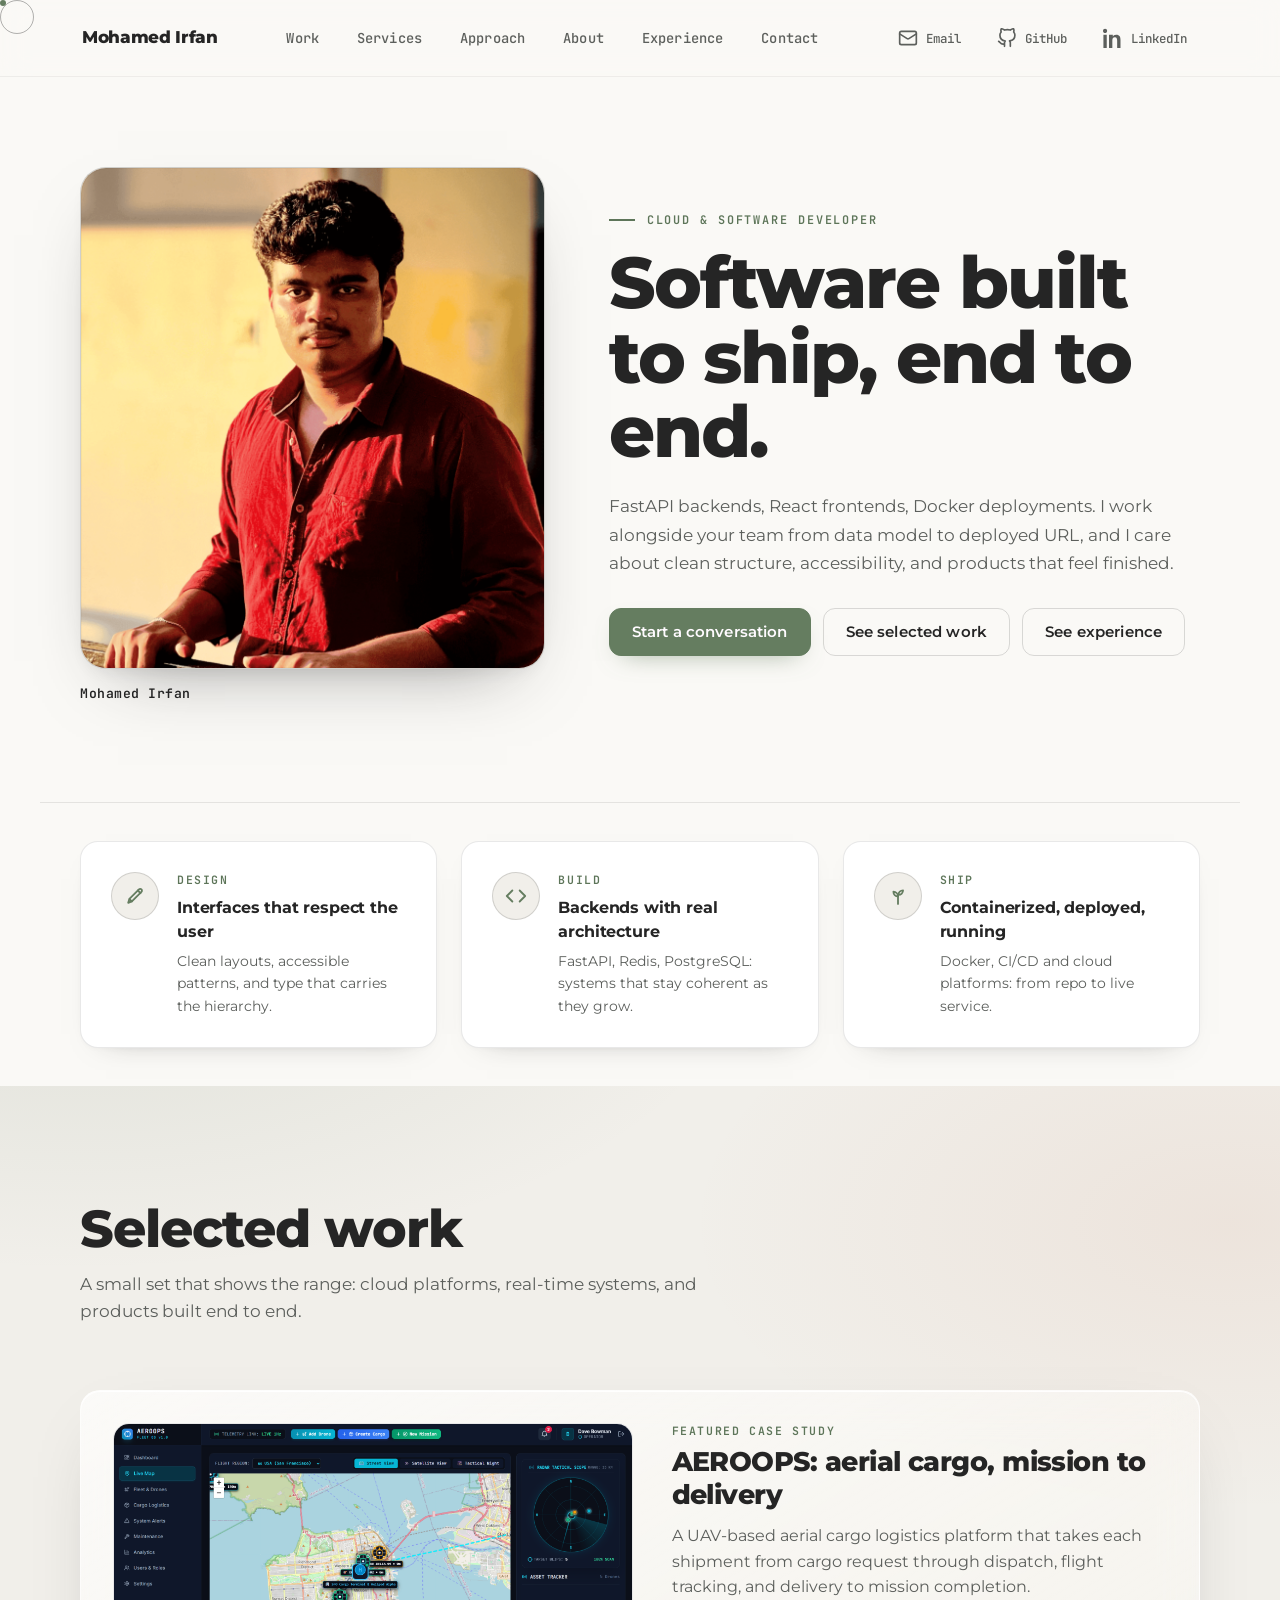
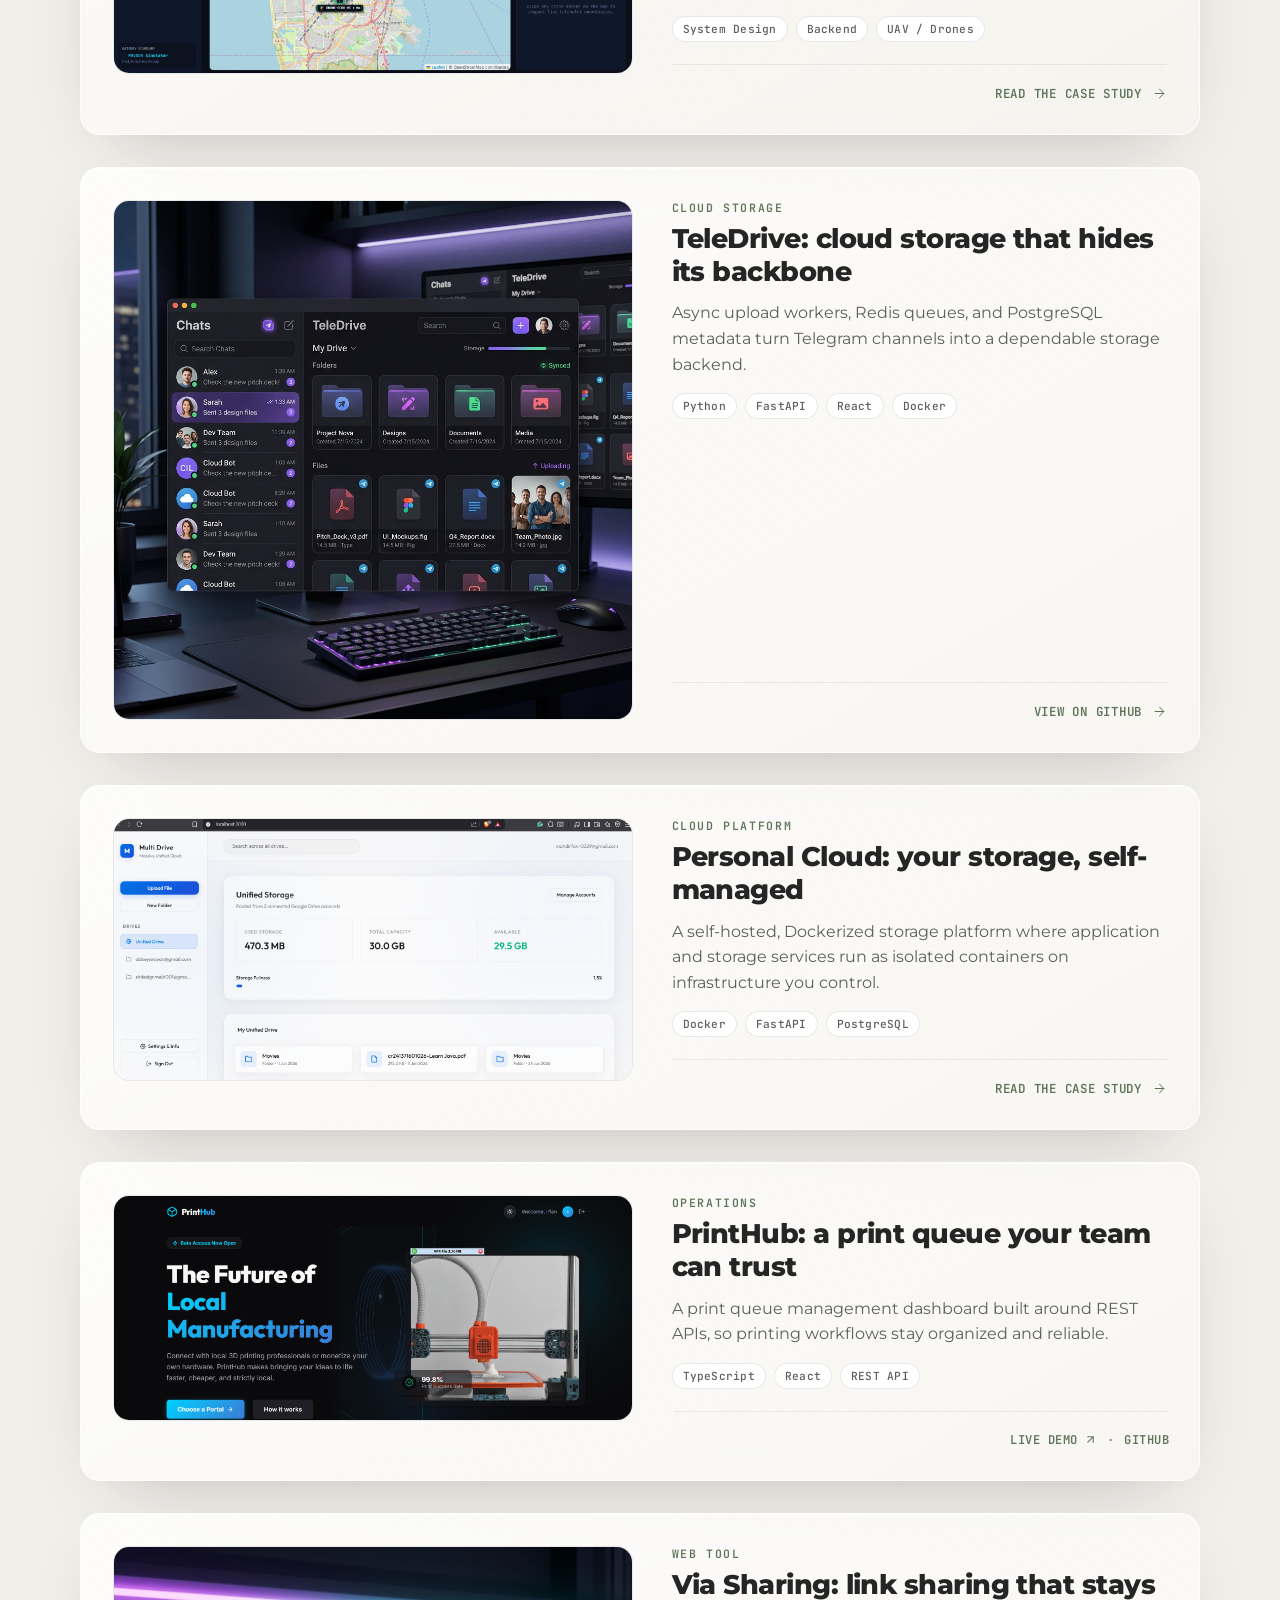
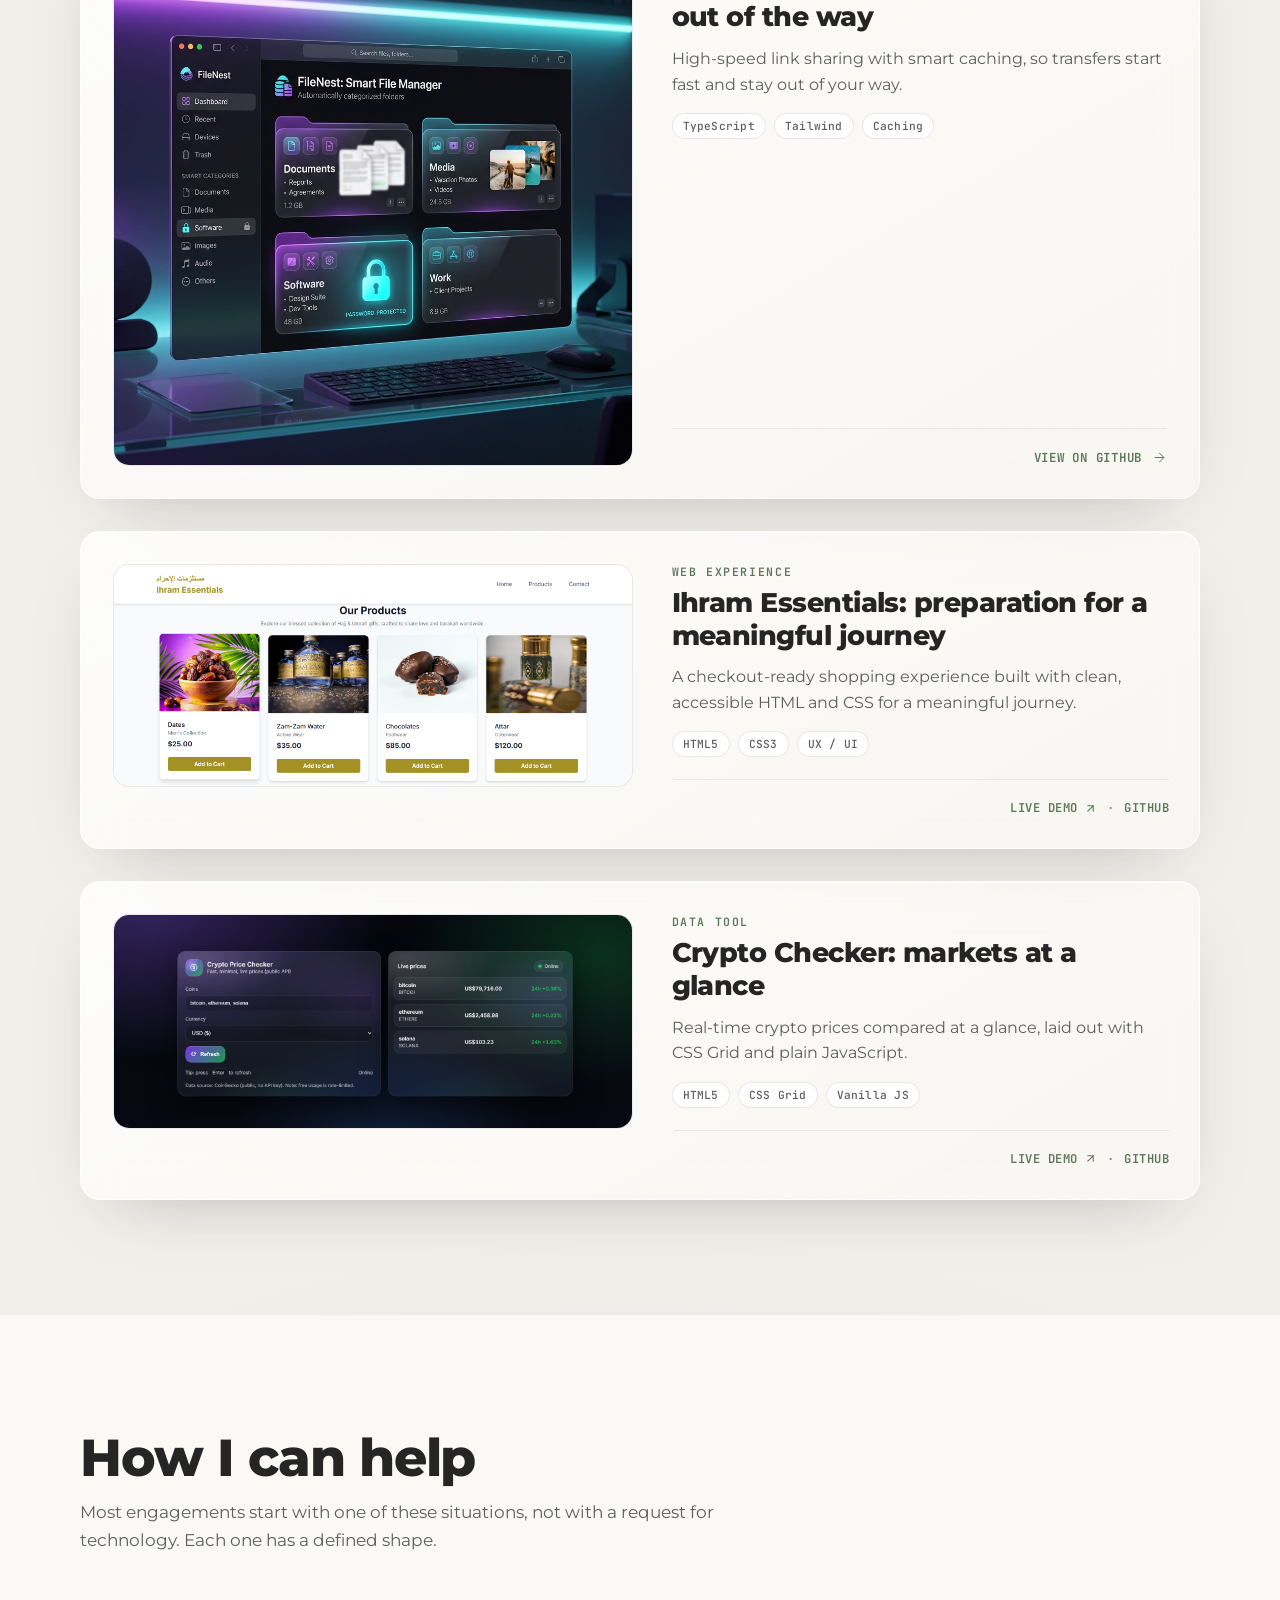
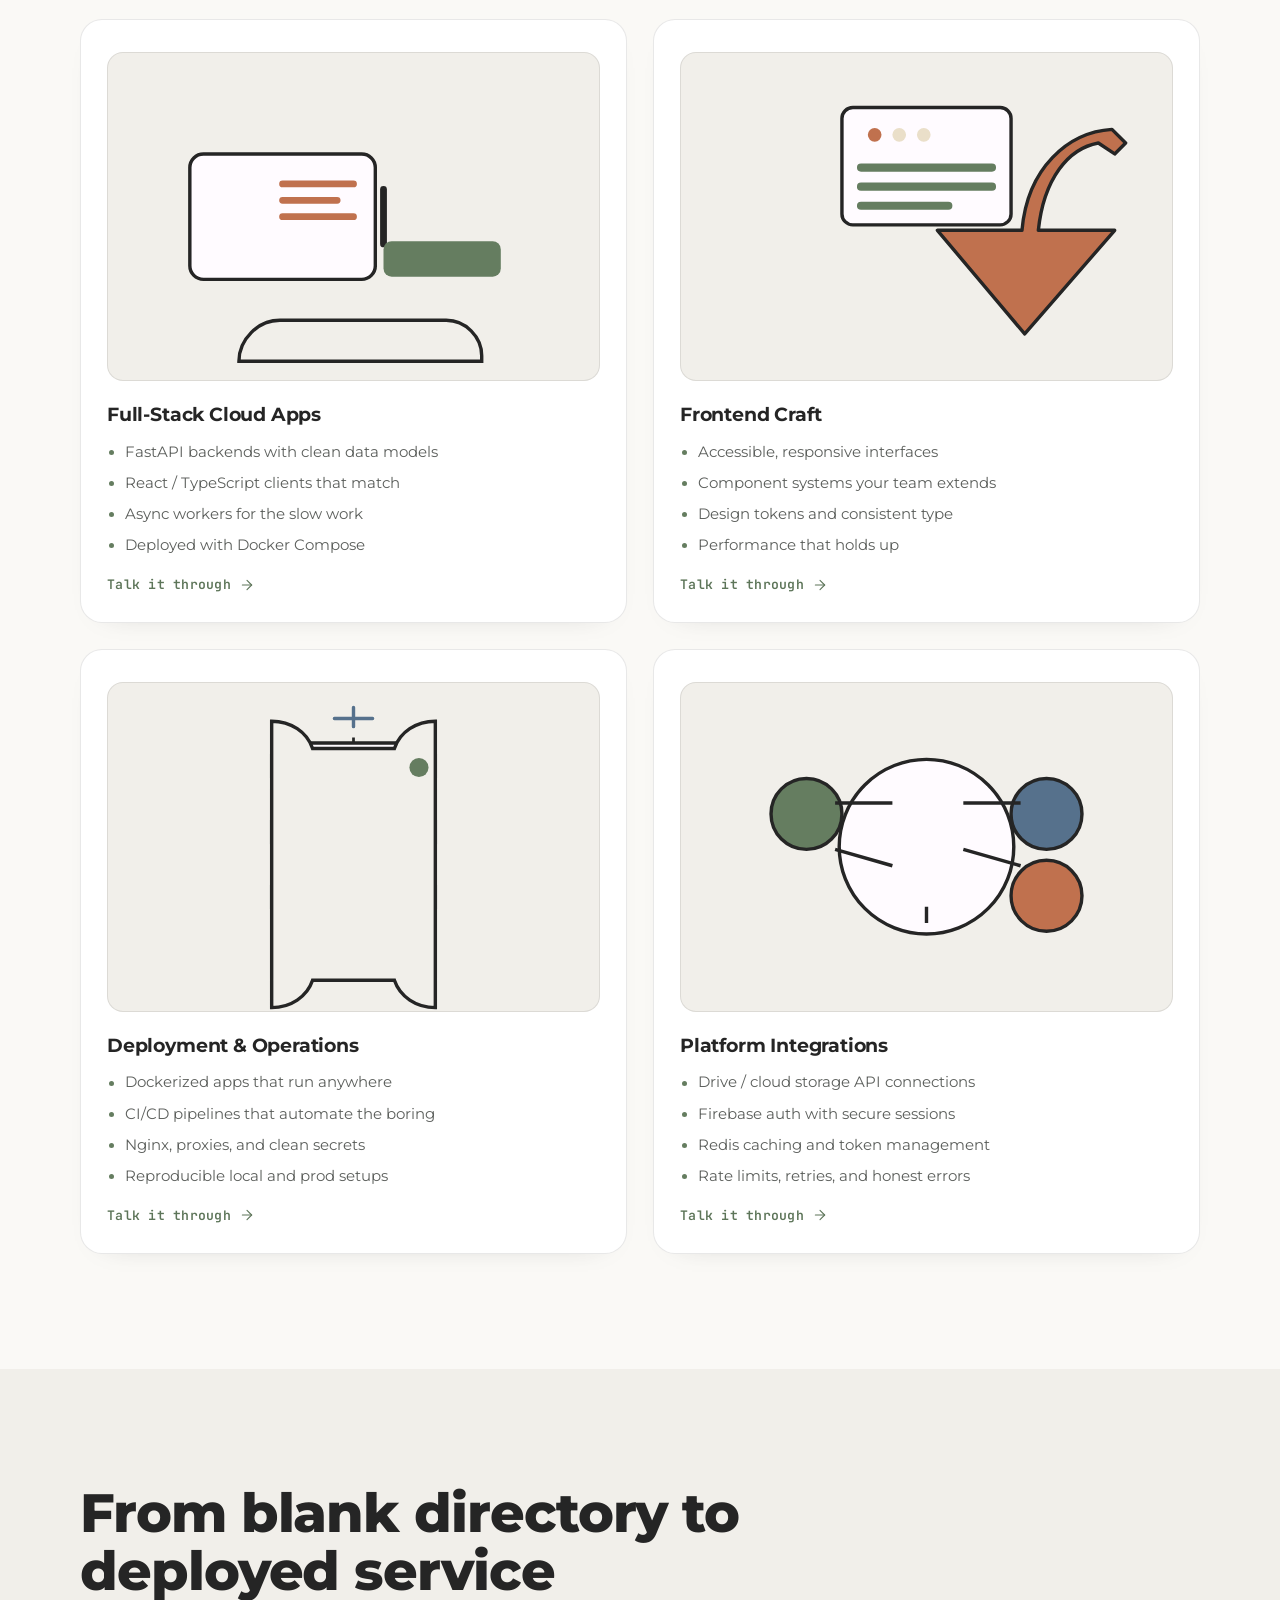
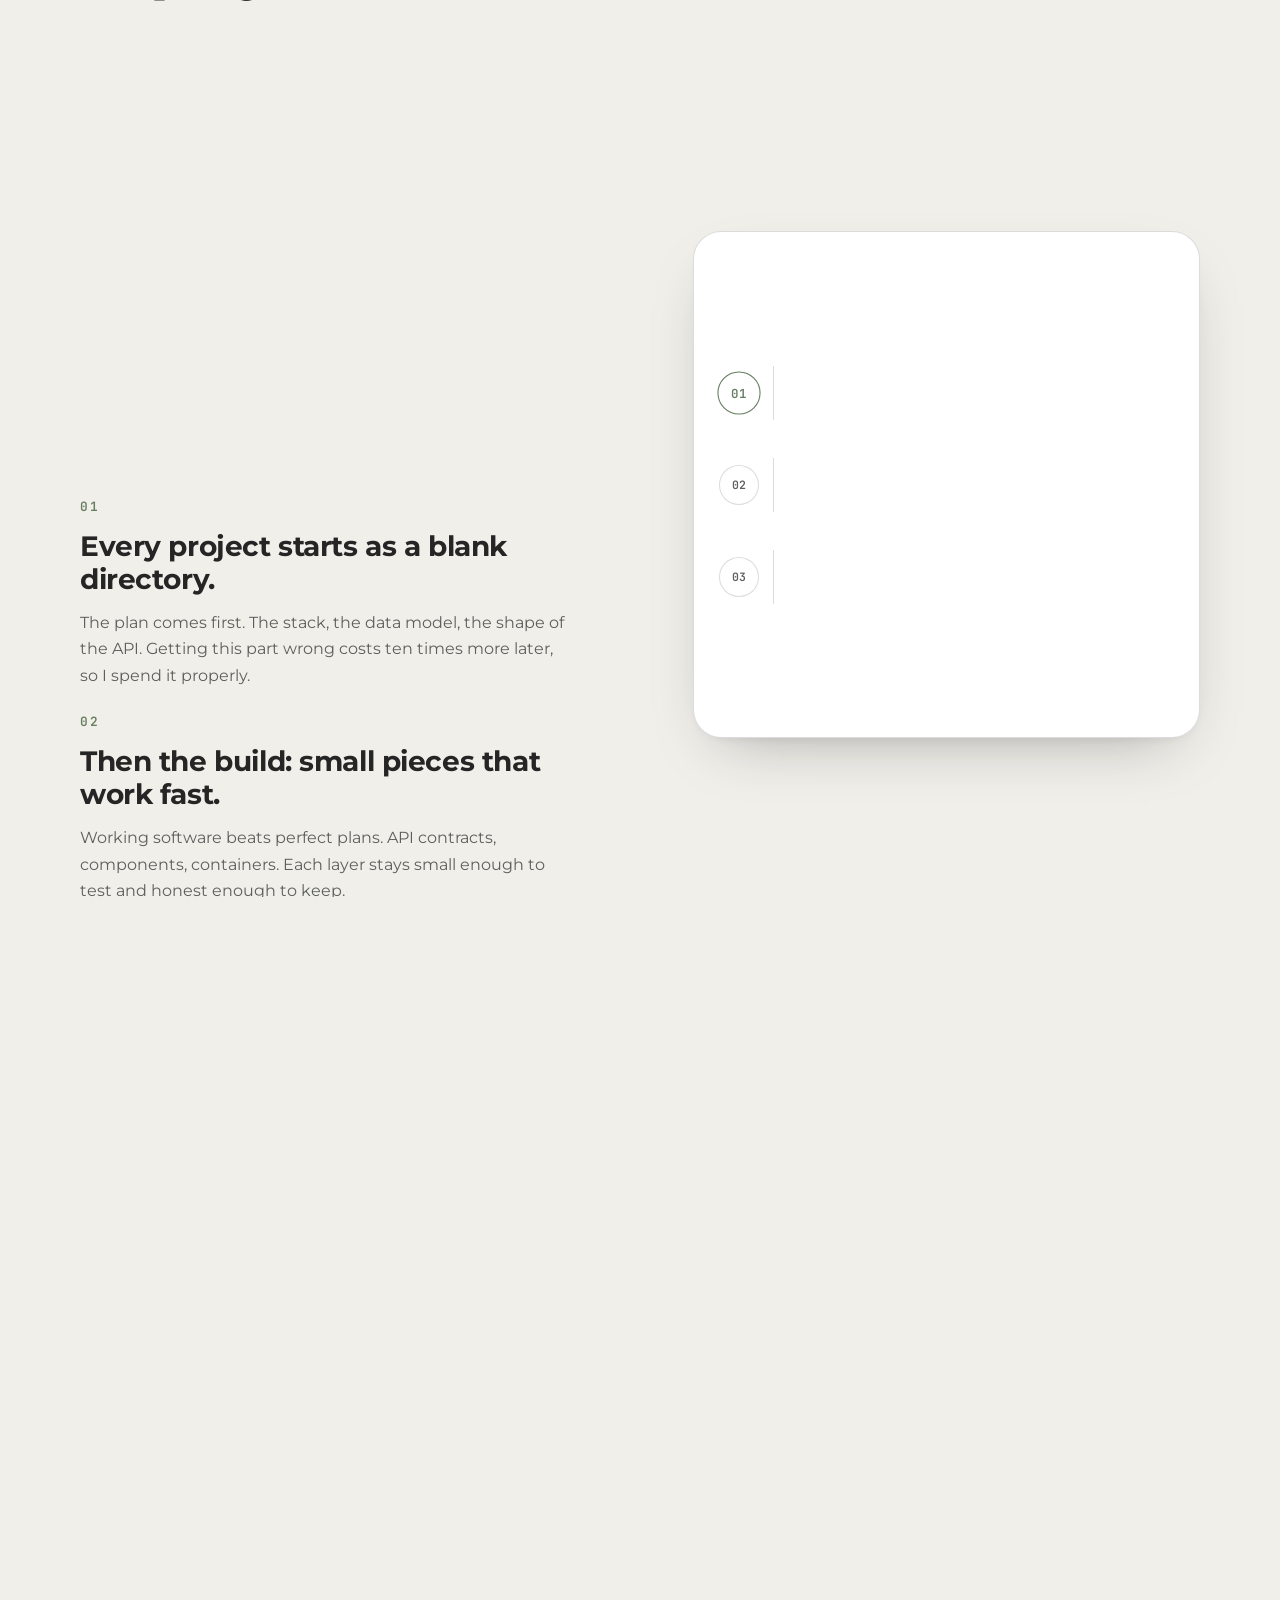
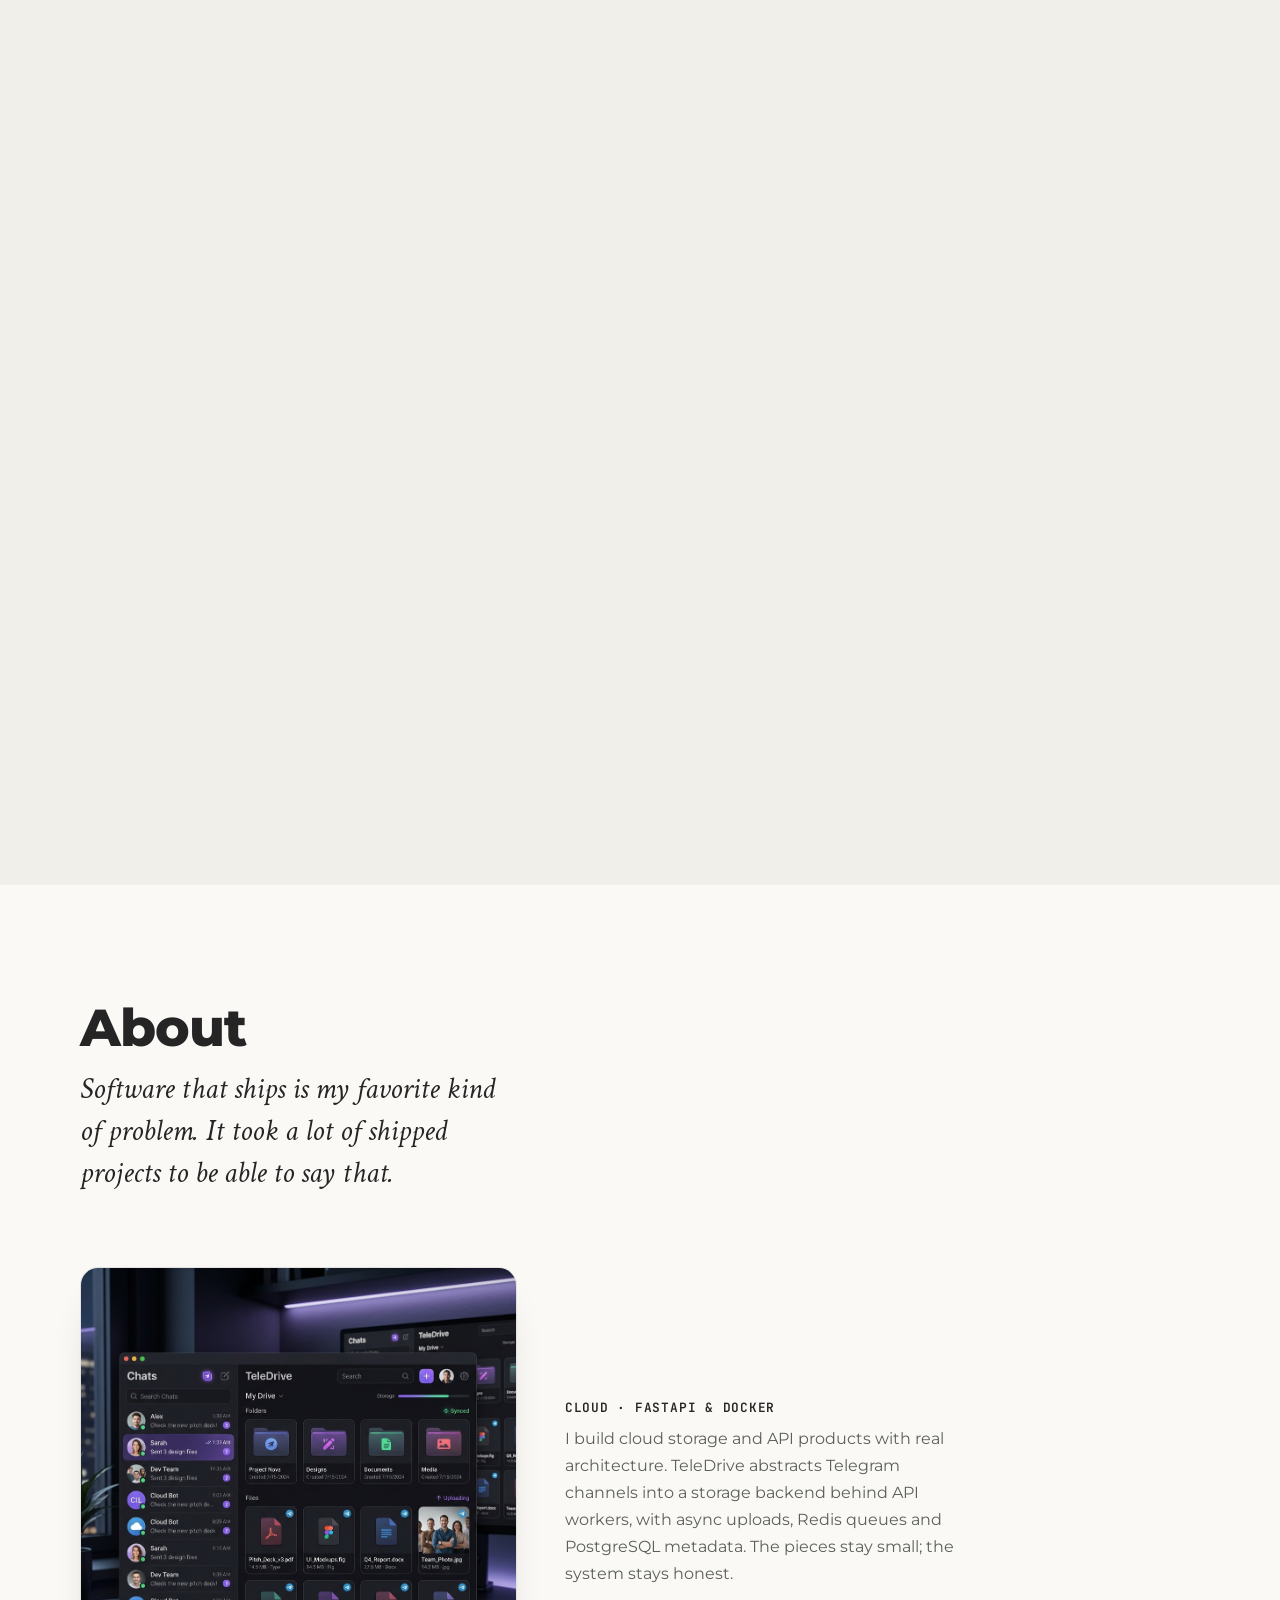
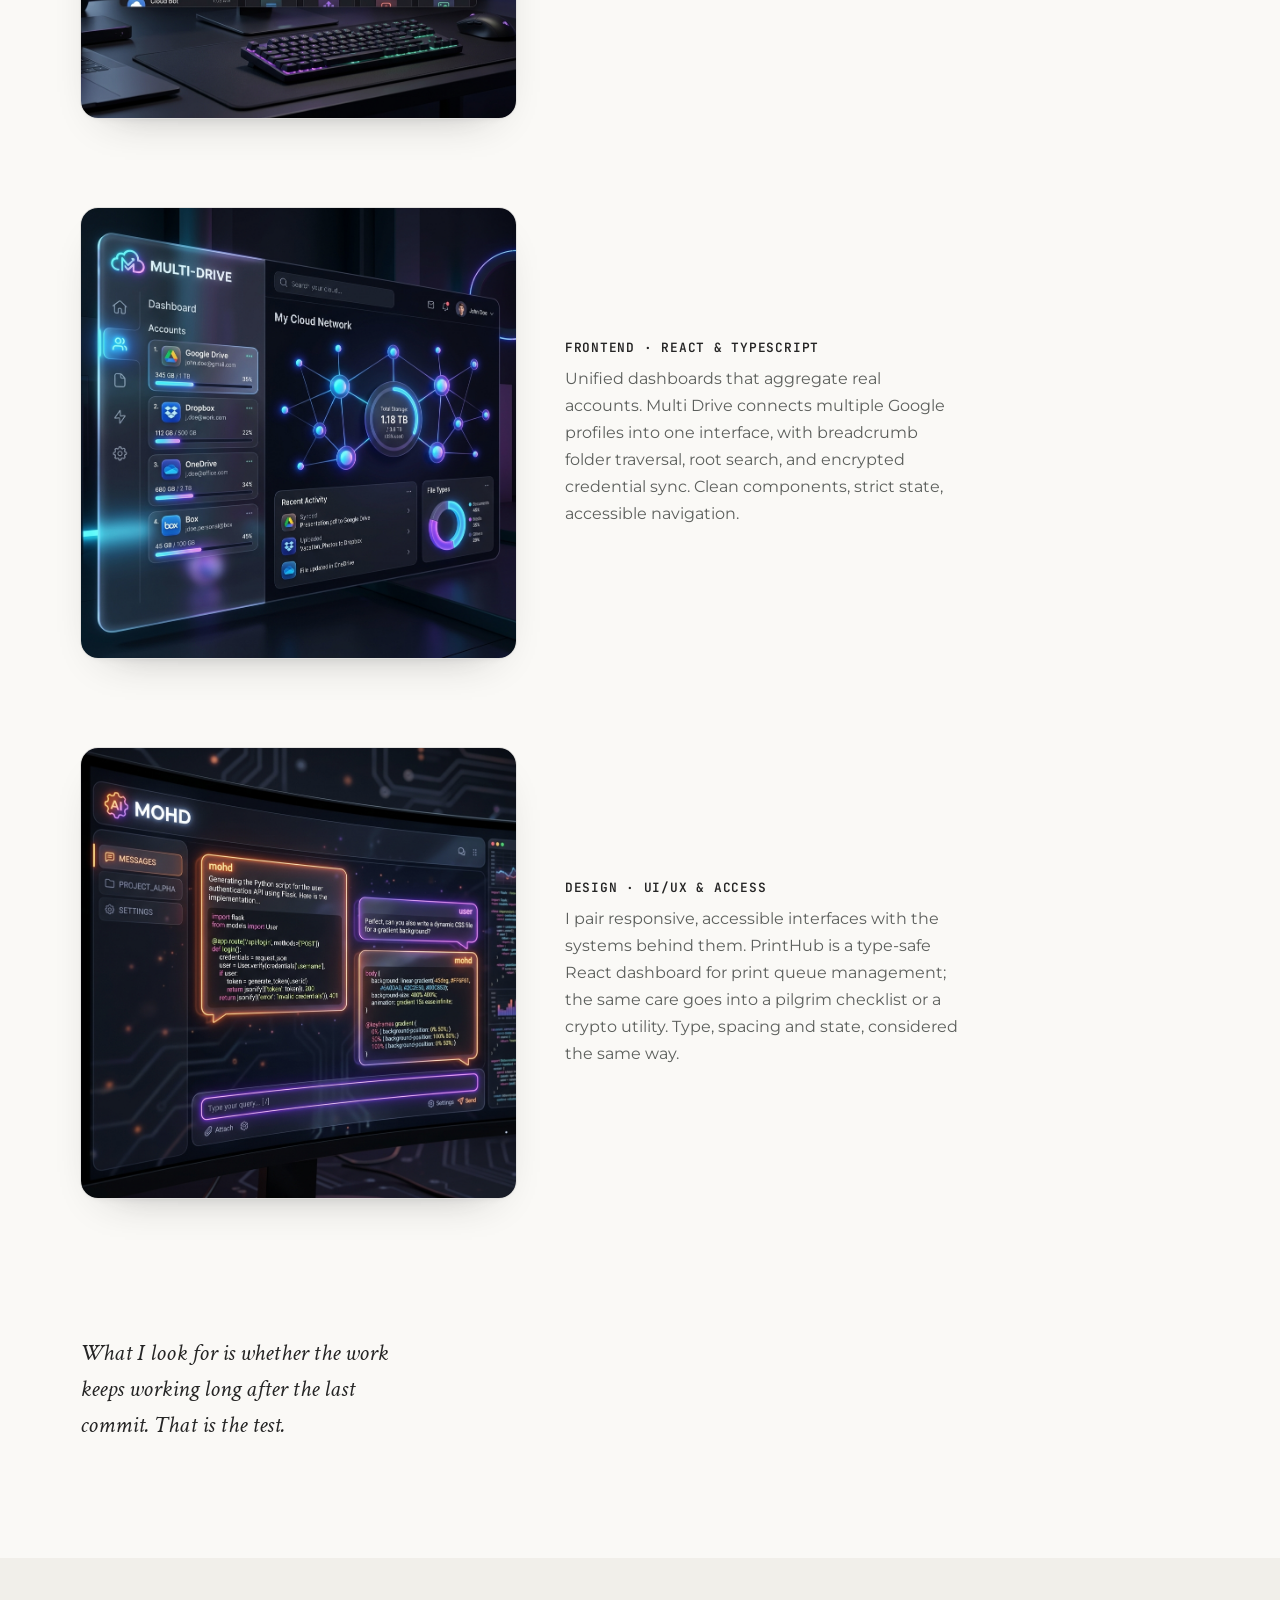
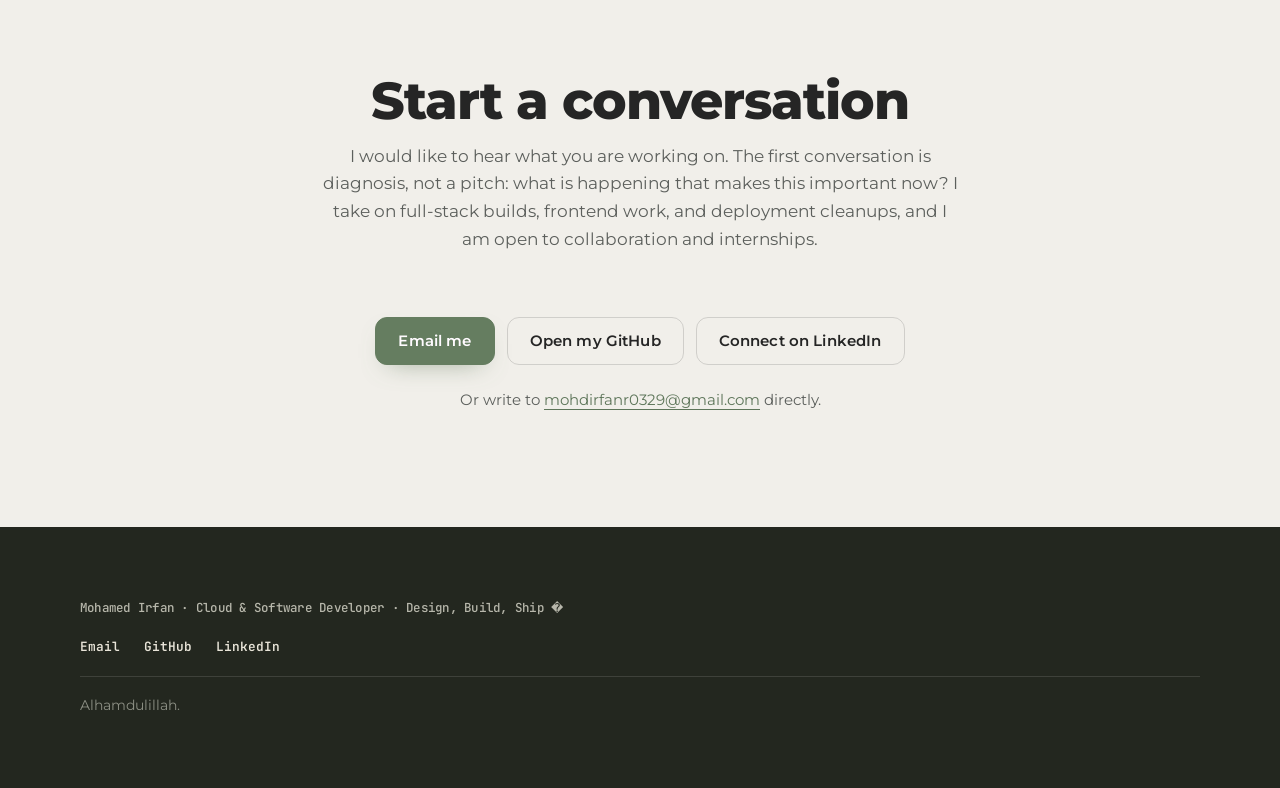
==== commit f09c59ae: "Add Alhamdulillah to site footer" ====
--- a/index.html
+++ b/index.html
@@ -476,7 +476,7 @@
         <li><a href="https://github.com/Rizirfan" target="_blank" rel="noopener noreferrer">GitHub</a></li>
         <li><a href="https://www.linkedin.com/in/mohamed-irfan-rizwan-49558632b/" target="_blank" rel="noopener noreferrer">LinkedIn</a></li>
       </ul>
-      <p class="footer-note">Designed and built the same way I would build yours.</p>
+      <p class="footer-note">Alhamdulillah.</p>
     </div>
   </footer>
 
